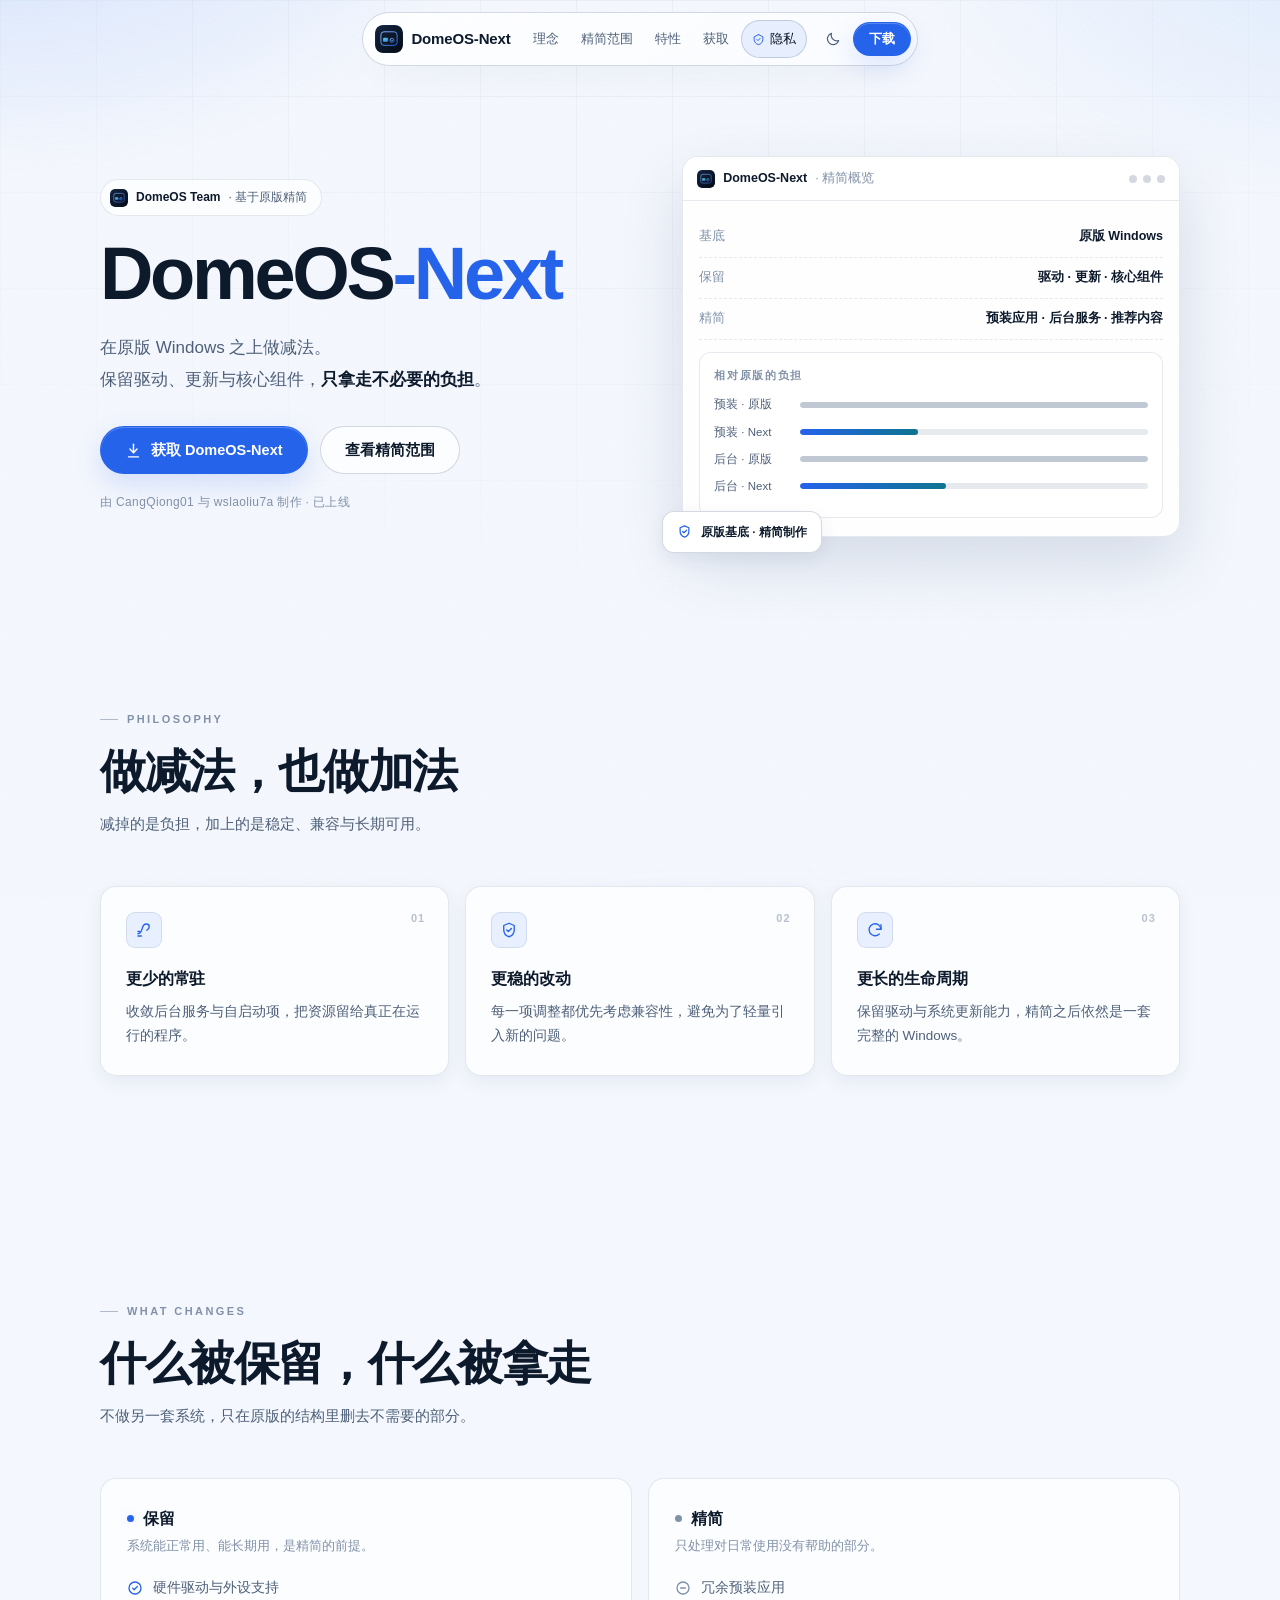
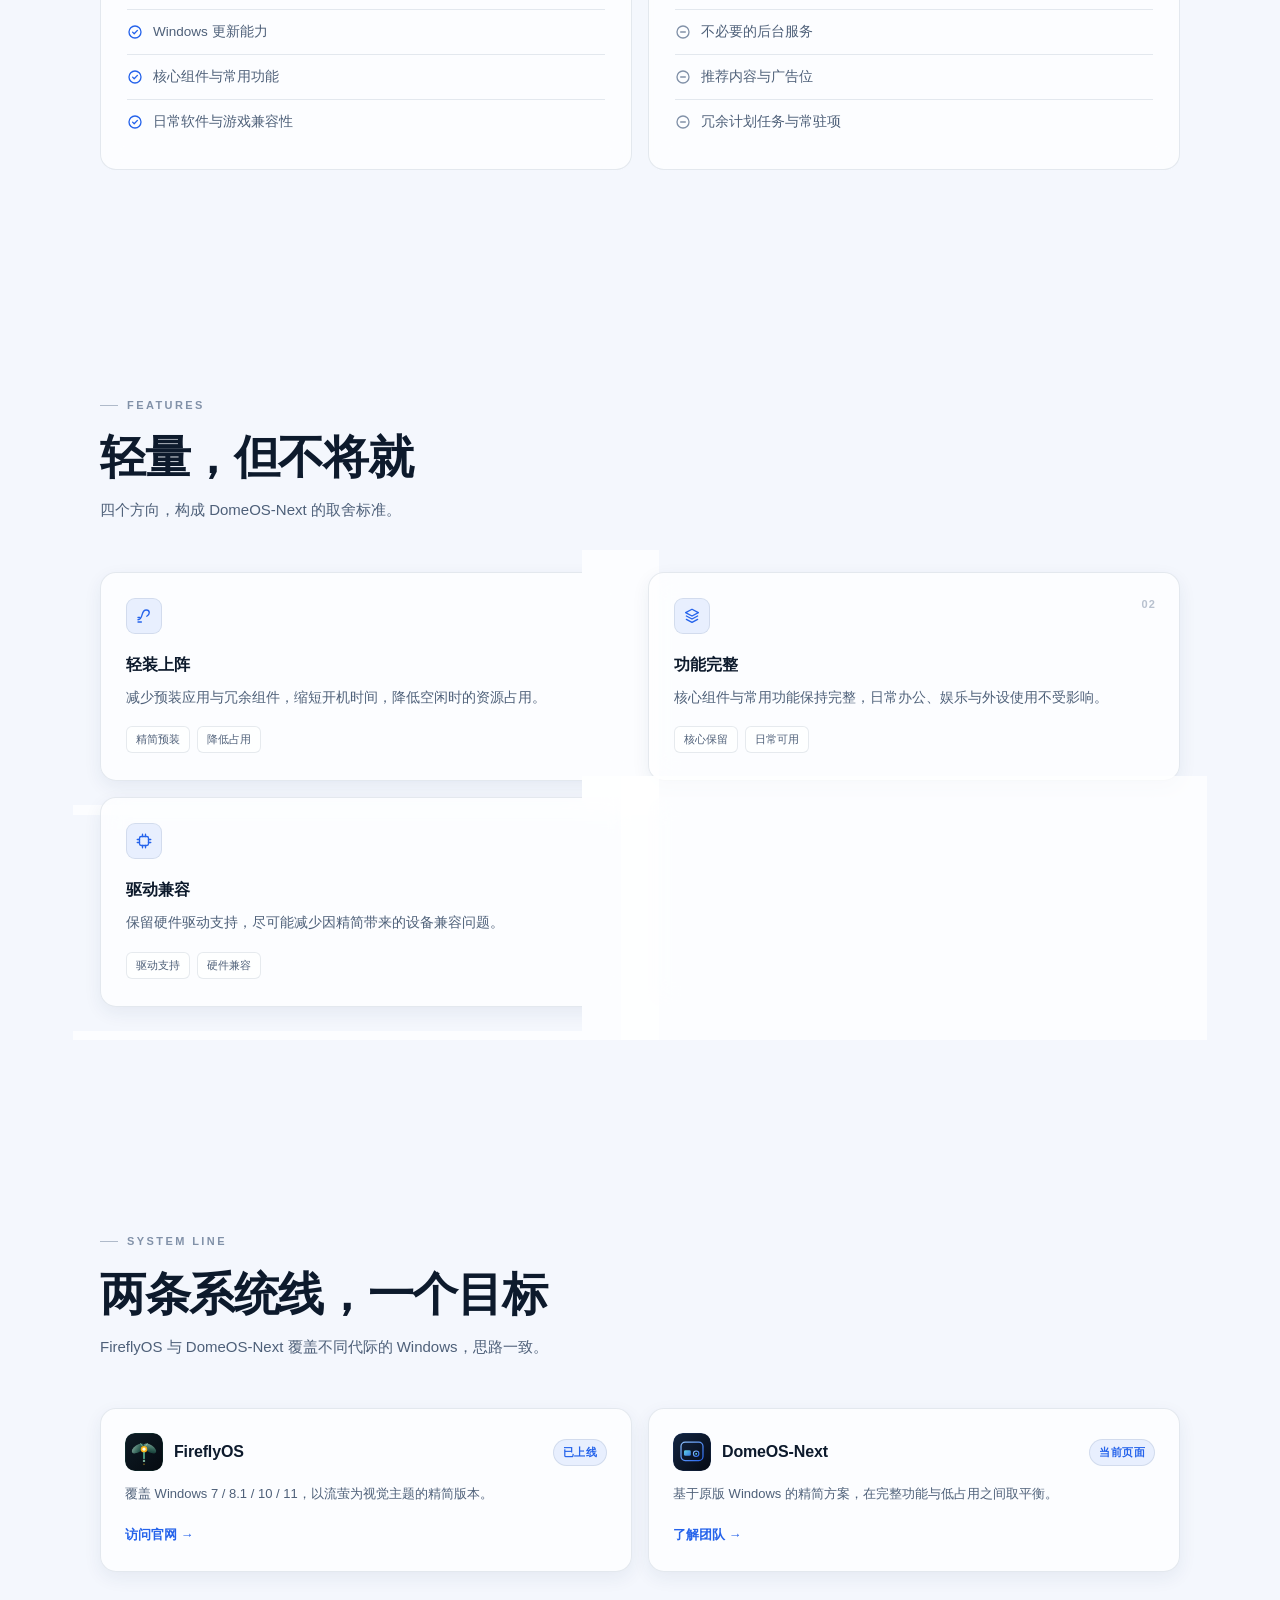
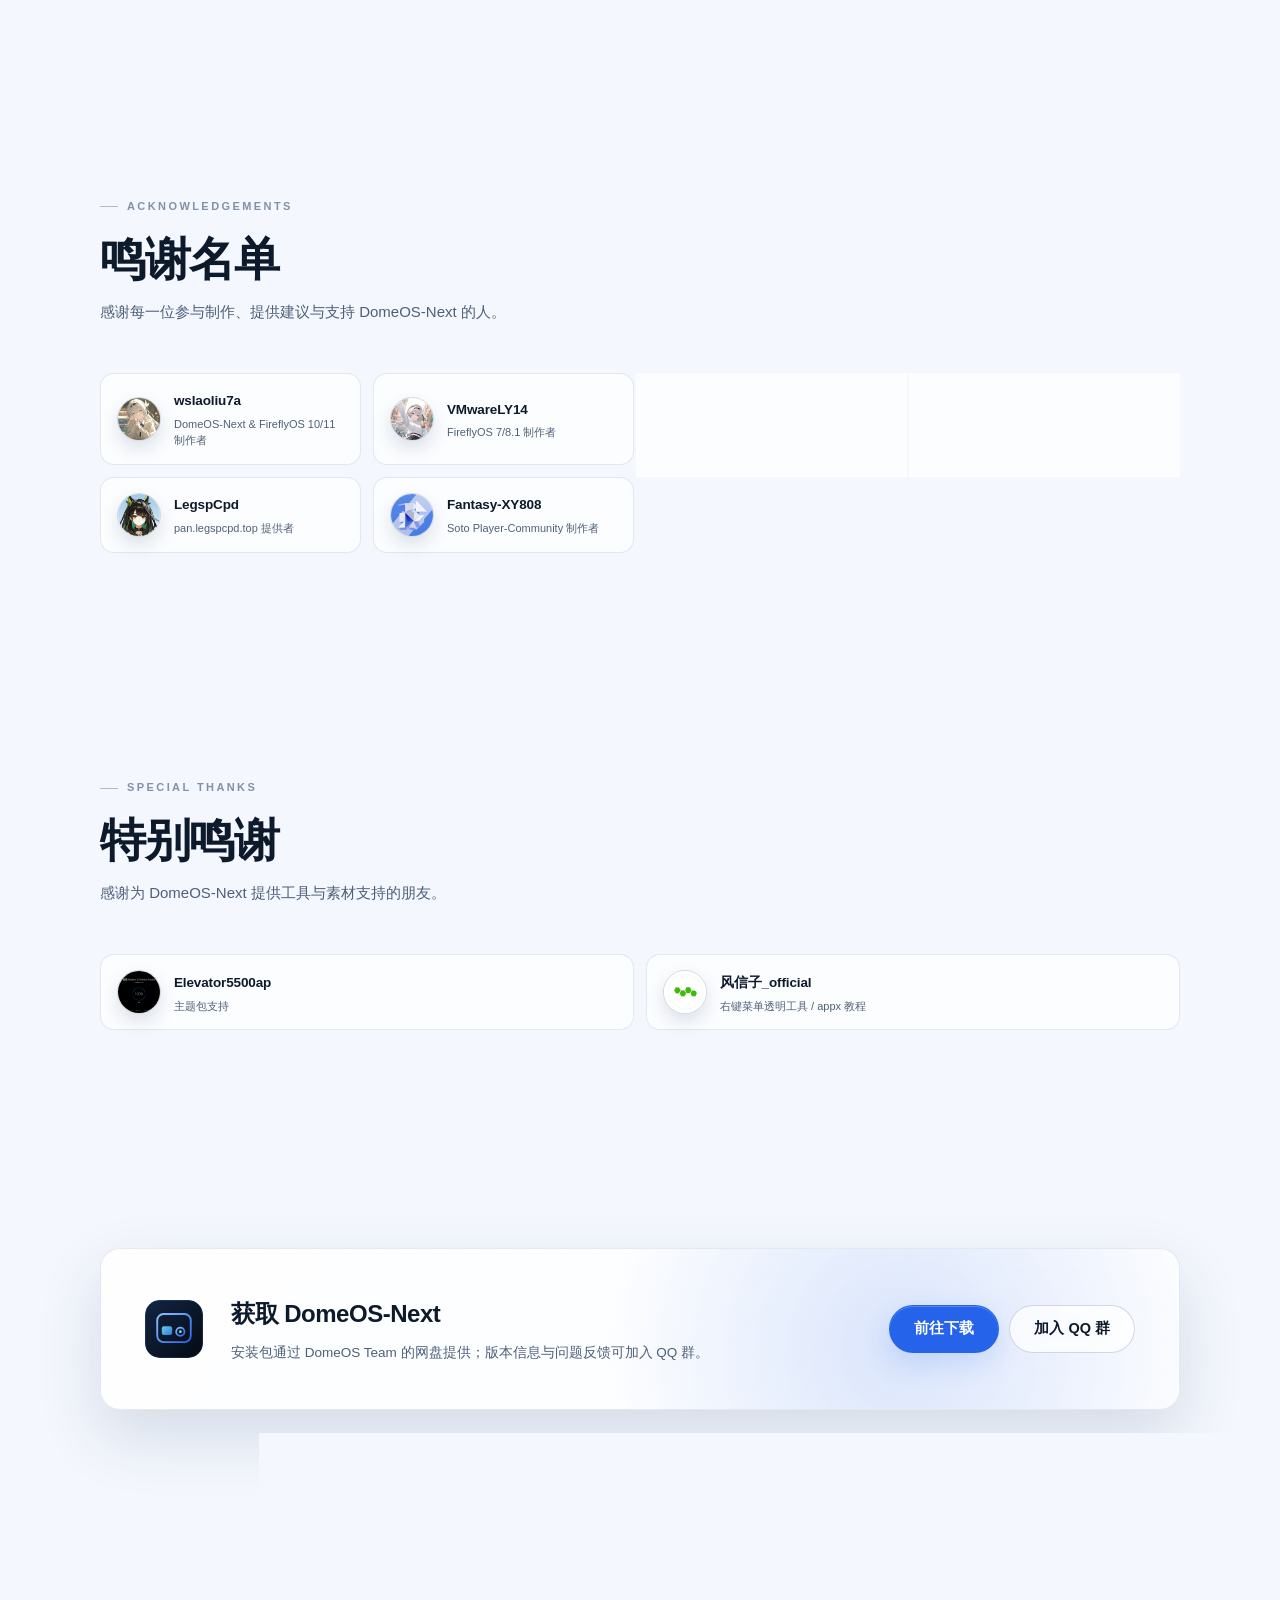
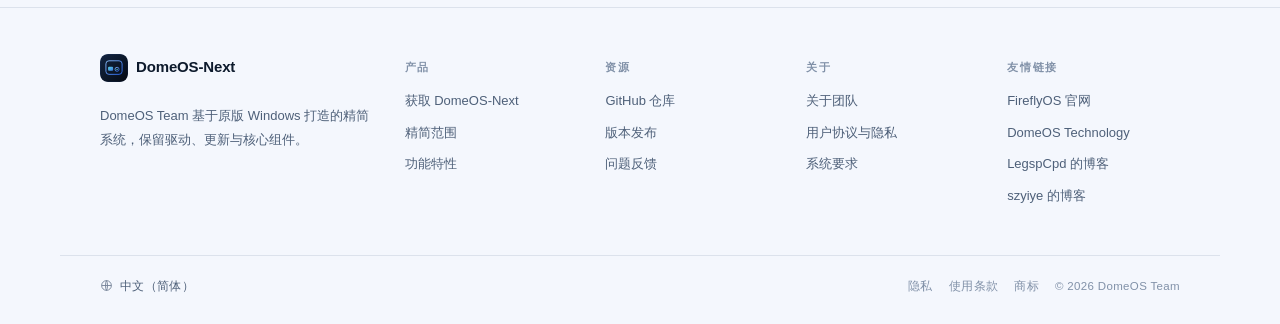
==== index.html @ 38a64226 "feat: 加入 Moonshot 风格自定义光标" ====
<!DOCTYPE html>
<html lang="zh-CN" data-color-mode="dark">
<head>
<meta charset="UTF-8" />
<meta name="viewport" content="width=device-width, initial-scale=1.0" />
<title>DomeOS-Next — 在原版之上做减法</title>
<meta name="description" content="DomeOS-Next 是 DomeOS Team 基于原版 Windows 打造的精简系统，保留驱动、更新与核心组件，只拿走不必要的负担。" />
<meta name="theme-color" content="#070b13" id="themeColor" />
<meta name="color-scheme" content="dark light" />
<meta property="og:type" content="website" />
<meta property="og:title" content="DomeOS-Next — 在原版之上做减法" />
<meta property="og:description" content="基于原版 Windows 的精简方案，保留驱动、更新与核心组件。" />
<link rel="icon" href="assets/logo.svg" type="image/svg+xml" />
<script>
  (function () {
    try {
      var saved = localStorage.getItem('dn-theme');
      var mode = saved === 'light' || saved === 'dark'
        ? saved
        : (window.matchMedia('(prefers-color-scheme: light)').matches ? 'light' : 'dark');
      document.documentElement.setAttribute('data-color-mode', mode);
    } catch (e) {}
  })();
</script>
<style>html{background:#070b13}html[data-color-mode="light"]{background:#f4f7fd}</style>
<link rel="stylesheet" href="assets/theme.css" />
<link rel="stylesheet" href="assets/style.css?v=5" />
</head>
<body>

<div class="bg-scene" aria-hidden="true"></div>

<header class="site-header" id="siteHeader">
  <div class="nav-inner">
    <a class="brand" href="#" aria-label="DomeOS-Next 首页">
      <img src="assets/logo.svg" alt="" />
      <span>DomeOS-Next</span>
    </a>

    <nav class="nav-links" id="navLinks" aria-label="主导航">
      <span class="nav-hover" aria-hidden="true"></span>
      <a href="#idea">理念</a>
      <a href="#compare">精简范围</a>
      <a href="#features">特性</a>
      <a href="#get">获取</a>
      <a class="nav-privacy" href="https://liu7pro.github.io/DomeOS-Team/legal.html" aria-label="用户协议与隐私政策">
        <svg viewBox="0 0 24 24" fill="none" stroke="currentColor" stroke-width="1.8" stroke-linecap="round" stroke-linejoin="round"><path d="M12 3l8 4v5c0 4.5-3.4 8.6-8 9.5C7.4 20.6 4 16.5 4 12V7l8-4z" /><path d="m9 12 2 2 4-4" /></svg>
        隐私
      </a>
    </nav>

    <div class="nav-actions">
      <button class="theme-toggle" id="themeToggle" type="button" aria-label="切换深浅色模式" aria-pressed="false">
        <svg class="ic-sun" viewBox="0 0 24 24" fill="none" stroke="currentColor" stroke-width="1.8" stroke-linecap="round">
          <circle cx="12" cy="12" r="4.2" />
          <path d="M12 2.5v2M12 19.5v2M2.5 12h2M19.5 12h2M5.2 5.2l1.4 1.4M17.4 17.4l1.4 1.4M18.8 5.2l-1.4 1.4M6.6 17.4l-1.4 1.4" />
        </svg>
        <svg class="ic-moon" viewBox="0 0 24 24" fill="none" stroke="currentColor" stroke-width="1.8" stroke-linecap="round" stroke-linejoin="round">
          <path d="M20.5 14.3A8.6 8.6 0 0 1 9.7 3.5a8.6 8.6 0 1 0 10.8 10.8Z" />
        </svg>
      </button>
      <a class="btn btn-primary btn-sm" href="https://pan.legspcpd.top/s/VduJ" target="_blank" rel="noopener">下载</a>
      <button class="menu-toggle" id="menuToggle" type="button" aria-label="打开菜单" aria-expanded="false" aria-controls="navLinks">
        <svg viewBox="0 0 24 24" fill="none" stroke="currentColor" stroke-width="2" stroke-linecap="round"><path d="M4 7h16M4 12h16M4 17h16" /></svg>
      </button>
    </div>
  </div>
</header>

<main>
  <section class="hero">
    <div class="container hero-grid">
      <div class="hero-copy">
        <div class="hero-badge">
          <img src="assets/logo.svg" alt="" />
          <b>DomeOS Team</b> · 基于原版精简
        </div>

        <h1>DomeOS<span>-Next</span></h1>
        <p class="lead">
          在原版 Windows 之上做减法。<br />
          保留驱动、更新与核心组件，<strong>只拿走不必要的负担</strong>。
        </p>

        <div class="hero-actions">
          <a class="btn btn-primary" href="https://pan.legspcpd.top/s/VduJ" target="_blank" rel="noopener">
            <svg viewBox="0 0 24 24" fill="none" stroke="currentColor" stroke-width="2" stroke-linecap="round" stroke-linejoin="round"><path d="M12 3v12" /><path d="m7 10 5 5 5-5" /><path d="M5 21h14" /></svg>
            获取 DomeOS-Next
          </a>
          <a class="btn btn-ghost" href="#compare">查看精简范围</a>
        </div>

        <p class="hero-note">由 CangQiong01 与 wslaoliu7a 制作 · 已上线</p>
      </div>

      <div class="window-wrap" data-reveal style="--d:.08s">
        <div class="window">
          <div class="win-bar">
          <div class="win-title">
            <img src="assets/logo.svg" alt="" />
            DomeOS-Next <span>· 精简概览</span>
          </div>
          <div class="win-dots" aria-hidden="true"><i></i><i></i><i></i></div>
        </div>
        <div class="win-body">
          <div class="win-row"><span>基底</span><b>原版 Windows</b></div>
          <div class="win-row"><span>保留</span><b><em>驱动</em> · 更新 · 核心组件</b></div>
          <div class="win-row"><span>精简</span><b>预装应用 · 后台服务 · 推荐内容</b></div>

          <div class="compare">
            <h4>相对原版的负担</h4>
            <div class="c-row"><span>预装 · 原版</span><div class="c-bar"><i style="--w:100%"></i></div></div>
            <div class="c-row"><span>预装 · Next</span><div class="c-bar"><i class="accent" style="--w:34%"></i></div></div>
            <div class="c-row"><span>后台 · 原版</span><div class="c-bar"><i style="--w:100%"></i></div></div>
            <div class="c-row"><span>后台 · Next</span><div class="c-bar"><i class="accent" style="--w:42%"></i></div></div>
          </div>
        </div>
        </div>
        <div class="win-float">
          <svg viewBox="0 0 24 24" fill="none" stroke="currentColor" stroke-width="2" stroke-linecap="round" stroke-linejoin="round"><path d="M12 3 5 6v5.6c0 4.3 2.9 8.1 7 9.4 4.1-1.3 7-5.1 7-9.4V6l-7-3Z" /><path d="m9 12 2.1 2.1L15.3 10" /></svg>
          原版基底 · 精简制作
        </div>
      </div>
    </div>
  </section>

  <section class="section" id="idea">
    <div class="container">
      <div class="section-head" data-reveal>
        <span class="eyebrow">Philosophy</span>
        <h2 class="section-title">做减法，也做加法</h2>
        <p class="section-sub">减掉的是负担，加上的是稳定、兼容与长期可用。</p>
      </div>

      <div class="grid-3">
        <article class="card" data-reveal style="--d:.02s">
          <span class="card-index">01</span>
          <div class="card-icon"><svg viewBox="0 0 24 24" fill="none" stroke="currentColor" stroke-width="1.8" stroke-linecap="round" stroke-linejoin="round"><path d="M4 17c3.4 0 4.6-3.2 5.4-6.4C10.2 7.4 11.3 4 15 4c2.5 0 4 1.6 4 3.7 0 2.3-1.6 3.6-3.3 4.6" /><path d="M4 20h4.5" /><path d="M4 14h2.8" /></svg></div>
          <h3>更少的常驻</h3>
          <p>收敛后台服务与自启动项，把资源留给真正在运行的程序。</p>
        </article>
        <article class="card" data-reveal style="--d:.06s">
          <span class="card-index">02</span>
          <div class="card-icon"><svg viewBox="0 0 24 24" fill="none" stroke="currentColor" stroke-width="1.8" stroke-linecap="round" stroke-linejoin="round"><path d="M12 3 5 6v5.6c0 4.3 2.9 8.1 7 9.4 4.1-1.3 7-5.1 7-9.4V6l-7-3Z" /><path d="m9 12 2.1 2.1L15.3 10" /></svg></div>
          <h3>更稳的改动</h3>
          <p>每一项调整都优先考虑兼容性，避免为了轻量引入新的问题。</p>
        </article>
        <article class="card" data-reveal style="--d:.1s">
          <span class="card-index">03</span>
          <div class="card-icon"><svg viewBox="0 0 24 24" fill="none" stroke="currentColor" stroke-width="1.8" stroke-linecap="round" stroke-linejoin="round"><path d="M20 11a8 8 0 1 0-2.3 6.3" /><path d="M20 5v6h-6" /></svg></div>
          <h3>更长的生命周期</h3>
          <p>保留驱动与系统更新能力，精简之后依然是一套完整的 Windows。</p>
        </article>
      </div>
    </div>
  </section>

  <section class="section" id="compare">
    <div class="container">
      <div class="section-head" data-reveal>
        <span class="eyebrow">What Changes</span>
        <h2 class="section-title">什么被保留，什么被拿走</h2>
        <p class="section-sub">不做另一套系统，只在原版的结构里删去不需要的部分。</p>
      </div>

      <div class="compare-grid">
        <div class="compare-panel" data-reveal style="--d:.02s">
          <h3><span class="dot"></span>保留</h3>
          <p>系统能正常用、能长期用，是精简的前提。</p>
          <ul class="check-list">
            <li>
              <svg viewBox="0 0 24 24" fill="none" stroke="currentColor" stroke-width="2" stroke-linecap="round" stroke-linejoin="round"><circle cx="12" cy="12" r="9" /><path d="m8.4 12.2 2.4 2.4 4.8-5" /></svg>
              硬件驱动与外设支持
            </li>
            <li>
              <svg viewBox="0 0 24 24" fill="none" stroke="currentColor" stroke-width="2" stroke-linecap="round" stroke-linejoin="round"><circle cx="12" cy="12" r="9" /><path d="m8.4 12.2 2.4 2.4 4.8-5" /></svg>
              Windows 更新能力
            </li>
            <li>
              <svg viewBox="0 0 24 24" fill="none" stroke="currentColor" stroke-width="2" stroke-linecap="round" stroke-linejoin="round"><circle cx="12" cy="12" r="9" /><path d="m8.4 12.2 2.4 2.4 4.8-5" /></svg>
              核心组件与常用功能
            </li>
            <li>
              <svg viewBox="0 0 24 24" fill="none" stroke="currentColor" stroke-width="2" stroke-linecap="round" stroke-linejoin="round"><circle cx="12" cy="12" r="9" /><path d="m8.4 12.2 2.4 2.4 4.8-5" /></svg>
              日常软件与游戏兼容性
            </li>
          </ul>
        </div>

        <div class="compare-panel is-removed" data-reveal style="--d:.06s">
          <h3><span class="dot"></span>精简</h3>
          <p>只处理对日常使用没有帮助的部分。</p>
          <ul class="check-list">
            <li>
              <svg viewBox="0 0 24 24" fill="none" stroke="currentColor" stroke-width="2" stroke-linecap="round" stroke-linejoin="round"><circle cx="12" cy="12" r="9" /><path d="M8.5 12h7" /></svg>
              冗余预装应用
            </li>
            <li>
              <svg viewBox="0 0 24 24" fill="none" stroke="currentColor" stroke-width="2" stroke-linecap="round" stroke-linejoin="round"><circle cx="12" cy="12" r="9" /><path d="M8.5 12h7" /></svg>
              不必要的后台服务
            </li>
            <li>
              <svg viewBox="0 0 24 24" fill="none" stroke="currentColor" stroke-width="2" stroke-linecap="round" stroke-linejoin="round"><circle cx="12" cy="12" r="9" /><path d="M8.5 12h7" /></svg>
              推荐内容与广告位
            </li>
            <li>
              <svg viewBox="0 0 24 24" fill="none" stroke="currentColor" stroke-width="2" stroke-linecap="round" stroke-linejoin="round"><circle cx="12" cy="12" r="9" /><path d="M8.5 12h7" /></svg>
              冗余计划任务与常驻项
            </li>
          </ul>
        </div>
      </div>
    </div>
  </section>

  <section class="section" id="features">
    <div class="container">
      <div class="section-head" data-reveal>
        <span class="eyebrow">Features</span>
        <h2 class="section-title">轻量，但不将就</h2>
        <p class="section-sub">四个方向，构成 DomeOS-Next 的取舍标准。</p>
      </div>

      <div class="grid-2">
        <article class="card" data-reveal style="--d:.02s">
          <span class="card-index">01</span>
          <div class="card-icon"><svg viewBox="0 0 24 24" fill="none" stroke="currentColor" stroke-width="1.8" stroke-linecap="round" stroke-linejoin="round"><path d="M4 17c3.4 0 4.6-3.2 5.4-6.4C10.2 7.4 11.3 4 15 4c2.5 0 4 1.6 4 3.7 0 2.3-1.6 3.6-3.3 4.6" /><path d="M4 20h4.5" /><path d="M4 14h2.8" /></svg></div>
          <h3>轻装上阵</h3>
          <p>减少预装应用与冗余组件，缩短开机时间，降低空闲时的资源占用。</p>
          <div class="tags"><span>精简预装</span><span>降低占用</span></div>
        </article>
        <article class="card" data-reveal style="--d:.06s">
          <span class="card-index">02</span>
          <div class="card-icon"><svg viewBox="0 0 24 24" fill="none" stroke="currentColor" stroke-width="1.8" stroke-linecap="round" stroke-linejoin="round"><path d="m12 3 8.5 4.5L12 12 3.5 7.5 12 3Z" /><path d="m4.5 12 7.5 4 7.5-4" /><path d="m4.5 16.5 7.5 4 7.5-4" /></svg></div>
          <h3>功能完整</h3>
          <p>核心组件与常用功能保持完整，日常办公、娱乐与外设使用不受影响。</p>
          <div class="tags"><span>核心保留</span><span>日常可用</span></div>
        </article>
        <article class="card" data-reveal style="--d:.02s">
          <span class="card-index">03</span>
          <div class="card-icon"><svg viewBox="0 0 24 24" fill="none" stroke="currentColor" stroke-width="1.8" stroke-linecap="round" stroke-linejoin="round"><rect x="6" y="6" width="12" height="12" rx="2.4" /><path d="M10 3v3M14 3v3M10 18v3M14 18v3M3 10h3M3 14h3M18 10h3M18 14h3" /></svg></div>
          <h3>驱动兼容</h3>
          <p>保留硬件驱动支持，尽可能减少因精简带来的设备兼容问题。</p>
          <div class="tags"><span>驱动支持</span><span>硬件兼容</span></div>
        </article>
        <article class="card" data-reveal style="--d:.06s">
          <span class="card-index">04</span>
          <div class="card-icon"><svg viewBox="0 0 24 24" fill="none" stroke="currentColor" stroke-width="1.8" stroke-linecap="round" stroke-linejoin="round"><path d="M20 11a8 8 0 1 0-2.3 6.3" /><path d="M20 5v6h-6" /></svg></div>
          <h3>持续可维护</h3>
          <p>保留系统更新能力，后续修正与调整可以持续跟进。</p>
          <div class="tags"><span>系统更新</span><span>持续跟进</span></div>
        </article>
      </div>
    </div>
  </section>

  <section class="section" id="family">
    <div class="container">
      <div class="section-head" data-reveal>
        <span class="eyebrow">System Line</span>
        <h2 class="section-title">两条系统线，一个目标</h2>
        <p class="section-sub">FireflyOS 与 DomeOS-Next 覆盖不同代际的 Windows，思路一致。</p>
      </div>

      <div class="grid-2">
        <article class="card product-card" data-reveal style="--d:.02s">
          <div class="product-top">
            <img src="assets/fireflyos.svg" alt="" />
            <h3>FireflyOS</h3>
            <span class="state">已上线</span>
          </div>
          <p>覆盖 Windows 7 / 8.1 / 10 / 11，以流萤为视觉主题的精简版本。</p>
          <a class="product-link" href="https://liu7pro.github.io/FireflyOS/">访问官网 →</a>
        </article>

        <article class="card product-card" data-reveal style="--d:.06s">
          <div class="product-top">
            <img src="assets/logo.svg" alt="" />
            <h3>DomeOS-Next</h3>
            <span class="state">当前页面</span>
          </div>
          <p>基于原版 Windows 的精简方案，在完整功能与低占用之间取平衡。</p>
          <a class="product-link" href="https://liu7pro.github.io/DomeOS-Team/">了解团队 →</a>
        </article>
      </div>
    </div>
  </section>

  <section class="section" id="thanks">
    <div class="container">
      <div class="section-head" data-reveal>
        <span class="eyebrow">Acknowledgements</span>
        <h2 class="section-title">鸣谢名单</h2>
        <p class="section-sub">感谢每一位参与制作、提供建议与支持 DomeOS-Next 的人。</p>
      </div>

      <div class="thanks-grid">
        <a class="thanks-card" href="https://space.bilibili.com/1834614293" target="_blank" rel="noopener" data-reveal style="--d:.02s">
          <img src="assets/people/wslaoliu7a.jpg" alt="" />
          <div><b>wslaoliu7a</b><span>DomeOS-Next &amp; FireflyOS 10/11 制作者</span></div>
        </a>
        <a class="thanks-card" href="https://space.bilibili.com/1227511340" target="_blank" rel="noopener" data-reveal style="--d:.05s">
          <img src="assets/people/vmwarely14.jpg" alt="" />
          <div><b>VMwareLY14</b><span>FireflyOS 7/8.1 制作者</span></div>
        </a>
        <a class="thanks-card" href="https://space.bilibili.com/1995157657" target="_blank" rel="noopener" data-reveal style="--d:.08s">
          <img src="assets/people/cangqiong01.jpg" alt="" />
          <div><b>CangQiong01</b><span>代表作：DomeOS-2301</span></div>
        </a>
        <a class="thanks-card" href="https://space.bilibili.com/3493112219437191" target="_blank" rel="noopener" data-reveal style="--d:.02s">
          <img src="assets/people/szyiye.jpg" alt="" />
          <div><b>szyiye</b><span>为 FireflyOS &amp; DomeOS-Next 提供建议</span></div>
        </a>
        <a class="thanks-card" href="https://space.bilibili.com/1614911881" target="_blank" rel="noopener" data-reveal style="--d:.05s">
          <img src="assets/people/legspcpd.jpg" alt="" />
          <div><b>LegspCpd</b><span>pan.legspcpd.top 提供者</span></div>
        </a>
        <a class="thanks-card" href="https://github.com/Fantasy-XY808" target="_blank" rel="noopener" data-reveal style="--d:.08s">
          <img src="assets/people/fantasy-xy808.jpg" alt="" />
          <div><b>Fantasy-XY808</b><span>Soto Player-Community 制作者</span></div>
        </a>
      </div>
    </div>
  </section>

  <section class="section" id="special-thanks">
    <div class="container">
      <div class="section-head" data-reveal>
        <span class="eyebrow">Special Thanks</span>
        <h2 class="section-title">特别鸣谢</h2>
        <p class="section-sub">感谢为 DomeOS-Next 提供工具与素材支持的朋友。</p>
      </div>

      <div class="thanks-grid two">
        <a class="thanks-card" href="https://space.bilibili.com/449530793" target="_blank" rel="noopener" data-reveal style="--d:.02s">
          <img src="assets/people/elevator5500ap.jpg" alt="" />
          <div><b>Elevator5500ap</b><span>主题包支持</span></div>
        </a>
        <a class="thanks-card" href="https://space.bilibili.com/3494369573210315" target="_blank" rel="noopener" data-reveal style="--d:.05s">
          <img src="assets/people/fengxinzi.jpg" alt="" />
          <div><b>风信子_official</b><span>右键菜单透明工具 / appx 教程</span></div>
        </a>
      </div>
    </div>
  </section>

  <section class="section" id="get">
    <div class="container">
      <div class="cta-panel" data-reveal>
        <img src="assets/logo.svg" alt="" />
        <div class="cta-text">
          <h2>获取 DomeOS-Next</h2>
          <p>安装包通过 DomeOS Team 的网盘提供；版本信息与问题反馈可加入 QQ 群。</p>
        </div>
        <div class="cta-actions">
          <a class="btn btn-primary" href="https://pan.legspcpd.top/s/VduJ" target="_blank" rel="noopener">前往下载</a>
          <a class="btn btn-ghost" href="https://qun.qq.com/universal-share/share?ac=1&amp;authKey=lsKOJb8erMGhbsJXod%2B0XTAJxQ8RF/%2BQDX3nmfKz8e3SiW0r%2B7hkaf/28XpO9nh5&amp;busi_data=eyJncm91cENvZGUiOiIxMDQ5NTQyNDIwIiwidG9rZW4iOiJ4a1FiQUh0Q21RVmZxanIxY2dqbWt4aGc0bFlTWHdSUWsyQXdObTZ2cWdiSGEwT052ZmpMKzJ1WmozRFE4NWJEIiwidWluIjoiMTEwMTA5MzIwMyJ9&amp;data=-XsAtAnDk5faXxqsnAo9xvDbPF-DuU3LQBIiDjzuflaYwJnzTMtLfC0toC08eZRQzPF8kByGo5tEKezTOdJegwe347--ObzlwH6d-yCqGNU&amp;svctype=5&amp;tempid=h5_group_info" target="_blank" rel="noopener">加入 QQ 群</a>
        </div>
      </div>
    </div>
  </section>
</main>

<footer class="site-footer">
  <div class="container footer-inner">
    <div class="footer-brand">
      <a class="brand" href="#">
        <img src="assets/logo.svg" alt="" />
        <span>DomeOS-Next</span>
      </a>
      <p>DomeOS Team 基于原版 Windows 打造的精简系统，保留驱动、更新与核心组件。</p>
    </div>
    <div class="footer-col">
      <h4>产品</h4>
      <a href="https://pan.legspcpd.top/s/VduJ" target="_blank" rel="noopener">获取 DomeOS-Next</a>
      <a href="#compare">精简范围</a>
      <a href="#features">功能特性</a>
    </div>
    <div class="footer-col">
      <h4>资源</h4>
      <a href="https://github.com/liu7pro/DomeOS-Next" target="_blank" rel="noopener">GitHub 仓库</a>
      <a href="https://github.com/liu7pro/DomeOS-Next/releases" target="_blank" rel="noopener">版本发布</a>
      <a href="https://github.com/liu7pro/DomeOS-Next/issues" target="_blank" rel="noopener">问题反馈</a>
    </div>
    <div class="footer-col">
      <h4>关于</h4>
      <a href="https://liu7pro.github.io/DomeOS-Team/">关于团队</a>
      <a href="https://liu7pro.github.io/DomeOS-Team/legal.html">用户协议与隐私</a>
      <a href="https://pan.legspcpd.top/s/VduJ" target="_blank" rel="noopener">系统要求</a>
    </div>
    <div class="footer-col">
      <h4>友情链接</h4>
      <a href="https://liu7pro.github.io/FireflyOS/">FireflyOS 官网</a>
      <a href="https://cangqiong01.github.io/" target="_blank" rel="noopener">DomeOS Technology</a>
      <a href="https://www.legspcpd.top/" target="_blank" rel="noopener">LegspCpd 的博客</a>
      <a href="https://blog.szyiye.cn" target="_blank" rel="noopener">szyiye 的博客</a>
    </div>
  </div>
  <div class="container footer-bottom">
    <a class="footer-lang" href="en/index.html">
      <svg viewBox="0 0 24 24" fill="none" stroke="currentColor" stroke-width="1.6"><circle cx="12" cy="12" r="9" /><path d="M3 12h18M12 3c2.5 2.6 2.5 15.4 0 18M12 3c-2.5 2.6-2.5 15.4 0 18" /></svg>
      中文（简体）
    </a>
    <div class="footer-legal">
      <a href="https://liu7pro.github.io/DomeOS-Team/legal.html">隐私</a>
      <a href="https://liu7pro.github.io/DomeOS-Team/legal.html">使用条款</a>
      <a href="https://liu7pro.github.io/about.html">商标</a>
      <a href="https://liu7pro.github.io/DomeOS-Team/">© <span id="year">2026</span> DomeOS Team</a>
    </div>
  </div>
</footer>

<script src="assets/main.js?v=5"></script>
</body>
</html>
---- assets/theme.css ----
/* DomeOS-Next — 主题令牌
   基于原版 Windows 的精简方案：Fluent 蓝、柔和表面、清晰层级 */

:root {
  color-scheme: dark;

  --bg: #070b13;
  --bg-2: #0b1220;
  --bg-3: #0f1a2c;

  --surface: rgba(255, 255, 255, .045);
  --surface-2: rgba(255, 255, 255, .075);
  --surface-3: rgba(255, 255, 255, .11);

  --border: rgba(255, 255, 255, .09);
  --border-strong: rgba(255, 255, 255, .17);

  --text: #e8eef8;
  --text-2: #9aa8bd;
  --text-3: #63738a;

  --blue: #4f8cff;
  --blue-soft: #7fb1ff;
  --cyan: #67e8f9;

  --accent: #4f8cff;
  --accent-ink: #061020;
  --accent-g: rgba(79, 140, 255, .13);

  --glow: rgba(79, 140, 255, .22);
  --glow-2: rgba(103, 232, 249, .12);

  --shadow-sm: 0 8px 22px rgba(0, 0, 0, .28);
  --shadow: 0 24px 70px rgba(0, 0, 0, .46);

  --header: rgba(7, 11, 19, .72);
  --header-line: rgba(255, 255, 255, .07);

  --grid-line: rgba(255, 255, 255, .035);
  --meter-track: rgba(255, 255, 255, .08);
  --noise: .045;
}

html[data-color-mode="light"] {
  color-scheme: light;

  --bg: #f4f7fd;
  --bg-2: #eaf1fb;
  --bg-3: #dfeaf9;

  --surface: rgba(255, 255, 255, .72);
  --surface-2: rgba(255, 255, 255, .88);
  --surface-3: rgba(255, 255, 255, .97);

  --border: rgba(18, 48, 92, .10);
  --border-strong: rgba(18, 48, 92, .18);

  --text: #0d1a2c;
  --text-2: #4e6079;
  --text-3: #8191a8;

  --blue: #2563eb;
  --blue-soft: #1d4ed8;
  --cyan: #0e7490;

  --accent: #2563eb;
  --accent-ink: #ffffff;
  --accent-g: rgba(37, 99, 235, .09);

  --glow: rgba(37, 99, 235, .16);
  --glow-2: rgba(14, 116, 144, .10);

  --shadow-sm: 0 6px 18px rgba(23, 55, 100, .07);
  --shadow: 0 26px 64px rgba(23, 55, 100, .14);

  --header: rgba(248, 251, 255, .80);
  --header-line: rgba(18, 48, 92, .08);

  --grid-line: rgba(18, 48, 92, .045);
  --meter-track: rgba(18, 48, 92, .10);
  --noise: .03;
}
---- assets/style.css ----
/* ==========================================================================
   DomeOS-Next · 站点样式
   原版 Windows 之上的精简方案：Fluent 蓝、克制的表面、清晰的层级
   ========================================================================== */

*, *::before, *::after { box-sizing: border-box; }

html {
  background: var(--bg);
  -webkit-text-size-adjust: 100%;
  scroll-behavior: smooth;
  transition: background-color .5s ease;
}

body {
  margin: 0;
  min-height: 100vh;
  font-family: "Segoe UI Variable Text", "Segoe UI", "PingFang SC", "Microsoft YaHei UI", "Microsoft YaHei", sans-serif;
  font-size: 15px;
  line-height: 1.75;
  color: var(--text);
  background: var(--bg);
  -webkit-font-smoothing: antialiased;
  text-rendering: optimizeLegibility;
  overflow-x: hidden;
  transition: color .5s ease, background-color .5s ease;
}

img, svg { display: block; }
a { color: inherit; text-decoration: none; }
button { font: inherit; color: inherit; }
::selection { background: var(--accent); color: var(--accent-ink); }

:focus-visible {
  outline: 2px solid var(--blue);
  outline-offset: 3px;
  border-radius: 6px;
}

.container {
  width: 100%;
  max-width: 1160px;
  margin: 0 auto;
  padding: 0 clamp(20px, 4vw, 40px);
}

/* --------------------------------------------------------------------------
   背景
   -------------------------------------------------------------------------- */
.bg-scene {
  position: fixed;
  inset: 0;
  z-index: 0;
  pointer-events: none;
  overflow: hidden;
}

.bg-scene::before {
  content: "";
  position: absolute;
  inset: -25%;
  background:
    radial-gradient(38% 34% at 18% 6%, var(--glow), transparent 70%),
    radial-gradient(32% 28% at 86% 12%, var(--glow-2), transparent 72%),
    radial-gradient(46% 40% at 55% 110%, rgba(79, 140, 255, .10), transparent 74%);
  filter: blur(8px);
  animation: drift 30s ease-in-out infinite alternate;
}

html[data-color-mode="light"] .bg-scene::before {
  background:
    radial-gradient(40% 36% at 16% 4%, rgba(110, 160, 255, .30), transparent 70%),
    radial-gradient(34% 30% at 88% 10%, rgba(150, 195, 255, .26), transparent 72%),
    radial-gradient(50% 42% at 55% 112%, rgba(180, 205, 255, .30), transparent 74%);
}

.bg-scene::after {
  content: "";
  position: absolute;
  inset: 0;
  background-image:
    linear-gradient(90deg, var(--grid-line) 1px, transparent 1px),
    linear-gradient(180deg, var(--grid-line) 1px, transparent 1px);
  background-size: 96px 96px;
  mask-image: radial-gradient(80% 70% at 50% 0%, #000 10%, transparent 100%);
  -webkit-mask-image: radial-gradient(80% 70% at 50% 0%, #000 10%, transparent 100%);
}

@keyframes drift {
  0%   { transform: translate3d(-1.5%, -1%, 0) scale(1); }
  100% { transform: translate3d(1.5%, 2%, 0) scale(1.05); }
}

body::after {
  content: "";
  position: fixed;
  inset: 0;
  z-index: 2;
  pointer-events: none;
  opacity: var(--noise);
  background-image: url("data:image/svg+xml,%3Csvg xmlns='http://www.w3.org/2000/svg' width='160' height='160'%3E%3Cfilter id='n'%3E%3CfeTurbulence type='fractalNoise' baseFrequency='.85' numOctaves='2' stitchTiles='stitch'/%3E%3C/filter%3E%3Crect width='160' height='160' filter='url(%23n)' opacity='.55'/%3E%3C/svg%3E");
}

main, .site-header, .site-footer { position: relative; z-index: 3; }

/* --------------------------------------------------------------------------
   通用排版
   -------------------------------------------------------------------------- */
.section { padding: clamp(68px, 8.5vw, 112px) 0; }

.section-head {
  max-width: 700px;
  margin-bottom: clamp(32px, 4vw, 48px);
}

.eyebrow {
  display: inline-flex;
  align-items: center;
  gap: 9px;
  font-size: 11px;
  font-weight: 600;
  letter-spacing: .22em;
  text-transform: uppercase;
  color: var(--text-3);
}

.eyebrow::before {
  content: "";
  width: 18px;
  height: 1px;
  background: currentColor;
  opacity: .6;
}

.section-title {
  margin: 14px 0 10px;
  font-size: clamp(30px, 4vw, 46px);
  font-weight: 650;
  line-height: 1.24;
  letter-spacing: -.03em;
}

.section-sub {
  margin: 0;
  font-size: 15px;
  color: var(--text-2);
  line-height: 1.85;
}

/* --------------------------------------------------------------------------
   按钮
   -------------------------------------------------------------------------- */
.btn {
  display: inline-flex;
  align-items: center;
  justify-content: center;
  gap: 9px;
  height: 48px;
  padding: 0 24px;
  border: 1px solid transparent;
  border-radius: 999px;
  font-size: 14.5px;
  font-weight: 600;
  cursor: pointer;
  transition: transform .25s cubic-bezier(.22, 1, .36, 1), background-color .25s ease,
              border-color .25s ease, box-shadow .3s ease, color .25s ease;
}

.btn svg { width: 17px; height: 17px; flex-shrink: 0; }

.btn-primary {
  color: var(--accent-ink);
  background: var(--accent);
  box-shadow: 0 10px 28px var(--glow), inset 0 1px 0 rgba(255, 255, 255, .22);
}

.btn-primary:hover {
  transform: translateY(-2px);
  background: var(--blue-soft);
  box-shadow: 0 16px 36px var(--glow), inset 0 1px 0 rgba(255, 255, 255, .28);
}

.btn-ghost {
  color: var(--text);
  background: var(--surface);
  border-color: var(--border-strong);
}

.btn-ghost:hover {
  transform: translateY(-2px);
  background: var(--surface-2);
}

.btn-sm { height: 34px; padding: 0 15px; font-size: 13px; border-radius: 999px; }

/* --------------------------------------------------------------------------
   顶部导航
   -------------------------------------------------------------------------- */
.site-header {
  position: sticky;
  top: 0;
  z-index: 60;
  padding: 12px 0 0;
  pointer-events: none;
  transition: padding .3s ease;
}

.site-header.scrolled { padding-top: 8px; }

.nav-inner {
  pointer-events: auto;
  position: relative;
  display: flex;
  align-items: center;
  gap: 6px;
  width: fit-content;
  max-width: calc(100% - 32px);
  height: 54px;
  margin: 0 auto;
  padding: 4px 6px 4px 12px;
  border: 1px solid var(--border-strong);
  border-radius: 999px;
  background: linear-gradient(145deg, var(--surface-2), var(--surface));
  -webkit-backdrop-filter: blur(20px) saturate(150%);
  backdrop-filter: blur(20px) saturate(150%);
  box-shadow: 0 16px 40px -18px rgba(0, 0, 0, .55), inset 0 1px 0 rgba(255, 255, 255, .18);
  transition: background-color .3s ease, box-shadow .3s ease, border-color .3s ease;
}

html[data-color-mode="light"] .nav-inner {
  background: linear-gradient(145deg, rgba(255, 255, 255, .84), rgba(255, 255, 255, .60));
  box-shadow: 0 16px 40px -24px rgba(23, 55, 100, .28), inset 0 1px 0 rgba(255, 255, 255, .95);
}

.site-header.scrolled .nav-inner {
  border-color: var(--border-strong);
  box-shadow: 0 20px 50px -16px rgba(0, 0, 0, .62), inset 0 1px 0 rgba(255, 255, 255, .22);
}

html[data-color-mode="light"] .site-header.scrolled .nav-inner {
  box-shadow: 0 20px 48px -24px rgba(23, 55, 100, .34), inset 0 1px 0 rgba(255, 255, 255, .98);
}

.brand {
  display: inline-flex;
  align-items: center;
  gap: 8px;
  font-size: 15px;
  font-weight: 680;
  letter-spacing: -.01em;
  white-space: nowrap;
}

.brand img { width: 28px; height: 28px; border-radius: 8px; }

.nav-links {
  position: relative;
  display: flex;
  align-items: center;
  gap: 2px;
  margin-left: 6px;
  margin-right: 2px;
}

.nav-hover {
  position: absolute;
  top: 50%;
  left: 0;
  width: var(--pill-w, 0px);
  height: 30px;
  border-radius: 999px;
  border: 1px solid var(--border);
  background: var(--accent-g);
  transform: translate(var(--pill-x, 0px), -50%);
  opacity: 0;
  pointer-events: none;
  transition: transform .42s cubic-bezier(.34, 1.56, .64, 1),
              width .42s cubic-bezier(.34, 1.56, .64, 1), opacity .2s;
  z-index: 1;
}

.nav-links.pill-on .nav-hover { opacity: 1; }

.nav-links a {
  position: relative;
  z-index: 2;
  padding: 7px 10px;
  border-radius: 999px;
  font-size: 13px;
  font-weight: 500;
  color: var(--text-2);
  transition: color .2s ease, background-color .2s ease;
}

.nav-links a:hover { color: var(--text); background: transparent; }

.nav-links a.nav-privacy {
  display: inline-flex;
  align-items: center;
  gap: 5px;
  color: var(--text);
  border: 1px solid var(--border-strong);
  background: var(--accent-g);
}

.nav-links a.nav-privacy svg {
  width: 13px;
  height: 13px;
  color: var(--blue);
}

.nav-links a.nav-privacy:hover {
  background: var(--surface-2);
  border-color: var(--border-strong);
}

.nav-actions {
  display: flex;
  align-items: center;
  gap: 4px;
  margin-left: 2px;
}

.theme-toggle {
  width: 32px;
  height: 32px;
  display: inline-flex;
  align-items: center;
  justify-content: center;
  border-radius: 50%;
  border: 0;
  background: transparent;
  color: var(--text-2);
  cursor: pointer;
  transition: color .25s ease, background-color .25s ease, transform .3s ease;
}

.theme-toggle:hover {
  color: var(--text);
  background: var(--surface-2);
  transform: rotate(-8deg);
}

.theme-toggle svg { width: 16px; height: 16px; }
.theme-toggle .ic-moon { display: none; }
html[data-color-mode="light"] .theme-toggle .ic-sun { display: none; }
html[data-color-mode="light"] .theme-toggle .ic-moon { display: block; }

.menu-toggle {
  display: none;
  width: 32px;
  height: 32px;
  align-items: center;
  justify-content: center;
  border: 0;
  border-radius: 50%;
  background: transparent;
  color: var(--text-2);
  cursor: pointer;
}

.menu-toggle:hover { background: var(--surface-2); }
.menu-toggle svg { width: 18px; height: 18px; }

/* --------------------------------------------------------------------------
   首屏
   -------------------------------------------------------------------------- */
.hero {
  padding: clamp(52px, 7vw, 92px) 0 clamp(36px, 5vw, 56px);
}

.hero-grid {
  display: grid;
  grid-template-columns: 1.02fr .98fr;
  align-items: center;
  gap: clamp(36px, 5vw, 64px);
}

.hero-badge {
  display: inline-flex;
  align-items: center;
  gap: 8px;
  padding: 7px 14px 7px 9px;
  border: 1px solid var(--border);
  border-radius: 999px;
  background: var(--surface);
  font-size: 12px;
  color: var(--text-2);
}

.hero-badge img { width: 18px; height: 18px; border-radius: 5px; }
.hero-badge b { color: var(--text); font-weight: 600; }

.hero h1 {
  margin: 20px 0 0;
  font-size: clamp(44px, 6.2vw, 74px);
  font-weight: 760;
  line-height: 1.02;
  letter-spacing: -.045em;
}

.hero h1 span { color: var(--blue); }

.hero .lead {
  max-width: 560px;
  margin: 20px 0 0;
  font-size: clamp(15px, 1.6vw, 17px);
  line-height: 1.9;
  color: var(--text-2);
}

.hero .lead strong { color: var(--text); font-weight: 600; }

.hero-actions {
  display: flex;
  flex-wrap: wrap;
  gap: 12px;
  margin-top: 30px;
}

.hero-note {
  margin: 18px 0 0;
  font-size: 12px;
  color: var(--text-3);
  letter-spacing: .03em;
}

/* 仿 Windows 窗口 */
.window-wrap { position: relative; }

.window {
  position: relative;
  border: 1px solid var(--border);
  border-radius: 16px;
  background: var(--surface-2);
  -webkit-backdrop-filter: blur(18px) saturate(140%);
  backdrop-filter: blur(18px) saturate(140%);
  box-shadow: var(--shadow);
  overflow: hidden;
}

.win-bar {
  display: flex;
  align-items: center;
  justify-content: space-between;
  gap: 12px;
  padding: 11px 14px;
  border-bottom: 1px solid var(--border);
  background: var(--surface);
}

.win-title {
  display: flex;
  align-items: center;
  gap: 8px;
  font-size: 12.5px;
  font-weight: 600;
}

.win-title img { width: 18px; height: 18px; border-radius: 5px; }
.win-title span { color: var(--text-3); font-weight: 500; }

.win-dots { display: flex; gap: 6px; }
.win-dots i {
  width: 8px;
  height: 8px;
  border-radius: 50%;
  background: var(--border-strong);
}

.win-body { padding: 16px 16px 18px; }

.win-row {
  display: flex;
  align-items: baseline;
  justify-content: space-between;
  gap: 16px;
  padding: 9px 0;
  border-bottom: 1px dashed var(--border);
  font-size: 12.5px;
}

.win-row:last-of-type { border-bottom: 0; }
.win-row span { color: var(--text-3); flex-shrink: 0; }
.win-row b { font-weight: 600; text-align: right; }
.win-row b em { font-style: normal; color: inherit; }

.compare {
  margin-top: 12px;
  padding: 13px 14px 14px;
  border: 1px solid var(--border);
  border-radius: 12px;
  background: var(--surface);
}

.compare h4 {
  margin: 0 0 10px;
  font-size: 10.5px;
  font-weight: 600;
  letter-spacing: .16em;
  text-transform: uppercase;
  color: var(--text-3);
}

.c-row {
  display: grid;
  grid-template-columns: 76px 1fr;
  align-items: center;
  gap: 10px;
  margin: 7px 0;
  font-size: 11.5px;
  color: var(--text-2);
}

.c-bar {
  height: 6px;
  border-radius: 3px;
  background: var(--meter-track);
  overflow: hidden;
}

.c-bar i {
  display: block;
  height: 100%;
  border-radius: 3px;
  background: var(--border-strong);
  transition: width 1.1s cubic-bezier(.22, 1, .36, 1);
}

.c-bar i.accent { background: linear-gradient(90deg, var(--blue), var(--cyan)); }

.window-wrap.is-in .c-bar i { width: var(--w); }

.win-float {
  position: absolute;
  left: -20px;
  bottom: -16px;
  display: flex;
  align-items: center;
  gap: 9px;
  padding: 10px 14px;
  border: 1px solid var(--border-strong);
  border-radius: 12px;
  background: var(--surface-3);
  -webkit-backdrop-filter: blur(16px);
  backdrop-filter: blur(16px);
  box-shadow: var(--shadow-sm);
  font-size: 11.5px;
  font-weight: 600;
  color: var(--text);
}

.win-float svg { width: 15px; height: 15px; color: var(--blue); }

/* --------------------------------------------------------------------------
   卡片
   -------------------------------------------------------------------------- */
.grid-3 {
  display: grid;
  grid-template-columns: repeat(3, 1fr);
  gap: 16px;
}

.grid-2 {
  display: grid;
  grid-template-columns: repeat(2, 1fr);
  gap: 16px;
}

.card {
  position: relative;
  padding: 25px 25px 27px;
  border: 1px solid var(--border);
  border-radius: 16px;
  background: var(--surface);
  -webkit-backdrop-filter: blur(14px) saturate(130%);
  backdrop-filter: blur(14px) saturate(130%);
  box-shadow: var(--shadow-sm);
  transition: transform .35s cubic-bezier(.22, 1, .36, 1), border-color .35s ease,
              background-color .35s ease, box-shadow .35s ease;
}

.card:hover {
  transform: translateY(-3px);
  border-color: var(--border-strong);
  background: var(--surface-2);
  box-shadow: 0 22px 52px rgba(0, 0, 0, .28);
}

html[data-color-mode="light"] .card:hover {
  box-shadow: 0 20px 46px rgba(23, 55, 100, .13);
}

.card-icon {
  width: 36px;
  height: 36px;
  display: grid;
  place-items: center;
  margin-bottom: 17px;
  border: 1px solid var(--border);
  border-radius: 9px;
  background: var(--accent-g);
  color: var(--blue);
}

.card-icon svg { width: 18px; height: 18px; }

.card h3 {
  margin: 0 0 7px;
  font-size: 16px;
  font-weight: 650;
  letter-spacing: -.01em;
}

.card p {
  margin: 0;
  font-size: 13.5px;
  color: var(--text-2);
  line-height: 1.8;
}

.card-index {
  position: absolute;
  top: 22px;
  right: 23px;
  font-size: 11px;
  font-weight: 600;
  letter-spacing: .1em;
  color: var(--text-3);
  opacity: .55;
}

.tags {
  display: flex;
  flex-wrap: wrap;
  gap: 7px;
  margin-top: 16px;
}

.tags span {
  padding: 3px 9px;
  border: 1px solid var(--border);
  border-radius: 6px;
  font-size: 11px;
  color: var(--text-2);
  background: var(--surface);
}

/* --------------------------------------------------------------------------
   鸣谢
   -------------------------------------------------------------------------- */
.thanks-grid {
  display: grid;
  grid-template-columns: repeat(4, minmax(0, 1fr));
  gap: 12px;
}

.thanks-grid.two { grid-template-columns: repeat(2, minmax(0, 1fr)); }

.thanks-card {
  display: flex;
  align-items: center;
  gap: 13px;
  padding: 15px 16px;
  border: 1px solid var(--border);
  border-radius: 14px;
  background: var(--surface);
  -webkit-backdrop-filter: blur(12px);
  backdrop-filter: blur(12px);
  transition: transform .3s cubic-bezier(.22, 1, .36, 1), border-color .3s ease, background-color .3s ease;
}

.thanks-card:hover {
  transform: translateY(-3px);
  border-color: var(--border-strong);
  background: var(--surface-2);
}

.thanks-card img {
  width: 44px;
  height: 44px;
  flex-shrink: 0;
  border-radius: 50%;
  object-fit: cover;
  border: 1px solid var(--border-strong);
  box-shadow: 0 8px 18px rgba(0, 0, 0, .22);
}

html[data-color-mode="light"] .thanks-card img {
  box-shadow: 0 8px 18px rgba(23, 55, 100, .14);
}

.thanks-card b {
  display: flex;
  align-items: center;
  flex-wrap: wrap;
  gap: 6px;
  font-size: 13.5px;
  font-weight: 650;
  letter-spacing: -.01em;
}

.thanks-card span {
  display: block;
  margin-top: 3px;
  font-size: 11px;
  line-height: 1.5;
  color: var(--text-2);
}

.thanks-tag {
  padding: 1px 6px;
  border: 1px solid var(--border);
  border-radius: 999px;
  font-style: normal;
  font-size: 9.5px;
  font-weight: 600;
  letter-spacing: .04em;
  color: var(--blue);
  background: var(--accent-g);
}

/* --------------------------------------------------------------------------
   精简对照
   -------------------------------------------------------------------------- */
.compare-grid {
  display: grid;
  grid-template-columns: 1fr 1fr;
  gap: 16px;
}

.compare-panel {
  padding: 26px;
  border: 1px solid var(--border);
  border-radius: 16px;
  background: var(--surface);
  -webkit-backdrop-filter: blur(14px);
  backdrop-filter: blur(14px);
}

.compare-panel h3 {
  display: flex;
  align-items: center;
  gap: 9px;
  margin: 0 0 4px;
  font-size: 15.5px;
  font-weight: 650;
}

.compare-panel h3 .dot {
  width: 7px;
  height: 7px;
  border-radius: 50%;
  background: var(--blue);
  box-shadow: 0 0 10px var(--glow);
}

.compare-panel.is-removed h3 .dot {
  background: var(--text-3);
  box-shadow: none;
}

.compare-panel > p {
  margin: 0 0 18px;
  font-size: 12.5px;
  color: var(--text-3);
}

.check-list {
  list-style: none;
  margin: 0;
  padding: 0;
}

.check-list li {
  display: flex;
  align-items: flex-start;
  gap: 10px;
  padding: 10px 0;
  border-top: 1px solid var(--border);
  font-size: 13.5px;
  color: var(--text-2);
}

.check-list li:first-child { border-top: 0; padding-top: 0; }

.check-list svg {
  width: 16px;
  height: 16px;
  margin-top: 4px;
  flex-shrink: 0;
  color: var(--blue);
}

.compare-panel.is-removed .check-list svg { color: var(--text-3); }

/* --------------------------------------------------------------------------
   系统线
   -------------------------------------------------------------------------- */
.product-card {
  display: flex;
  flex-direction: column;
  padding: 24px;
}

.product-top {
  display: flex;
  align-items: center;
  gap: 11px;
  margin-bottom: 12px;
}

.product-top img {
  width: 38px;
  height: 38px;
  border-radius: 10px;
  flex-shrink: 0;
}

.product-top h3 { margin: 0; font-size: 16px; font-weight: 650; }

.state {
  margin-left: auto;
  padding: 3px 9px;
  border: 1px solid var(--border);
  border-radius: 999px;
  font-size: 10.5px;
  font-weight: 600;
  letter-spacing: .04em;
  color: var(--blue);
  background: var(--accent-g);
}

.product-card p {
  margin: 0 0 18px;
  font-size: 13px;
  color: var(--text-2);
  line-height: 1.75;
  flex: 1;
}

.product-link {
  display: inline-flex;
  align-items: center;
  gap: 6px;
  font-size: 13px;
  font-weight: 600;
  color: var(--blue);
  transition: gap .25s ease;
}

.product-link:hover { gap: 10px; }

/* --------------------------------------------------------------------------
   获取
   -------------------------------------------------------------------------- */
.cta-panel {
  position: relative;
  display: flex;
  align-items: center;
  gap: 28px;
  padding: clamp(28px, 4vw, 44px);
  border: 1px solid var(--border);
  border-radius: 20px;
  background: linear-gradient(135deg, var(--surface-2), var(--surface));
  -webkit-backdrop-filter: blur(20px) saturate(140%);
  backdrop-filter: blur(20px) saturate(140%);
  box-shadow: var(--shadow);
  overflow: hidden;
}

.cta-panel::before {
  content: "";
  position: absolute;
  inset: -40% -10% auto 38%;
  height: 320px;
  background: radial-gradient(circle, var(--glow), transparent 70%);
  pointer-events: none;
}

.cta-panel > img {
  position: relative;
  width: 58px;
  height: 58px;
  border-radius: 15px;
  flex-shrink: 0;
}

.cta-text { position: relative; flex: 1; min-width: 0; }

.cta-text h2 {
  margin: 0 0 6px;
  font-size: clamp(20px, 2.4vw, 24px);
  font-weight: 680;
  letter-spacing: -.02em;
}

.cta-text p {
  margin: 0;
  font-size: 13.5px;
  color: var(--text-2);
  line-height: 1.75;
}

.cta-actions {
  position: relative;
  display: flex;
  flex-wrap: wrap;
  gap: 10px;
}

/* --------------------------------------------------------------------------
   页脚
   -------------------------------------------------------------------------- */
.site-footer {
  margin-top: clamp(56px, 7vw, 88px);
  border-top: 1px solid var(--border);
  padding: 46px 0 28px;
}

.footer-inner {
  display: grid;
  grid-template-columns: 1.6fr repeat(4, 1fr);
  gap: 28px;
}

.footer-brand p {
  margin: 14px 0 0;
  max-width: 320px;
  font-size: 13px;
  color: var(--text-2);
  line-height: 1.85;
}

.footer-col h4 {
  margin: 4px 0 13px;
  font-size: 11px;
  font-weight: 600;
  letter-spacing: .16em;
  text-transform: uppercase;
  color: var(--text-3);
}

.footer-col a {
  display: block;
  margin: 9px 0;
  font-size: 13px;
  color: var(--text-2);
  transition: color .25s ease;
}

.footer-col a:hover { color: var(--blue); }

.footer-bottom {
  display: flex;
  flex-wrap: wrap;
  align-items: center;
  justify-content: space-between;
  gap: 12px;
  margin-top: 38px;
  padding-top: 20px;
  border-top: 1px solid var(--border);
  font-size: 11.5px;
  color: var(--text-3);
  letter-spacing: .03em;
}

.footer-lang {
  display: inline-flex;
  align-items: center;
  gap: 7px;
  color: var(--text-2);
  transition: color .25s ease;
}

.footer-lang:hover { color: var(--blue); }

.footer-lang svg { width: 13px; height: 13px; opacity: .8; }

.footer-legal {
  display: flex;
  flex-wrap: wrap;
  align-items: center;
  gap: 16px;
}

.footer-legal a { color: var(--text-3); transition: color .25s ease; }
.footer-legal a:hover { color: var(--blue); }

/* --------------------------------------------------------------------------
   入场动画
   -------------------------------------------------------------------------- */
[data-reveal] {
  opacity: 0;
  transform: translateY(16px);
  transition: opacity .7s cubic-bezier(.22, 1, .36, 1),
              transform .7s cubic-bezier(.22, 1, .36, 1);
  transition-delay: var(--d, 0s);
}

[data-reveal].is-in {
  opacity: 1;
  transform: none;
}

/* --------------------------------------------------------------------------
   响应式
   -------------------------------------------------------------------------- */
@media (max-width: 900px) {
  .hero-grid { grid-template-columns: 1fr; }
  .hero { padding-top: 44px; }
  .window { max-width: 560px; }
  .win-float { left: auto; right: 18px; bottom: -14px; }
  .grid-3 { grid-template-columns: repeat(2, 1fr); }
  .thanks-grid { grid-template-columns: repeat(2, minmax(0, 1fr)); }
}

@media (max-width: 820px) {
  .nav-inner { width: calc(100% - 24px); }

  .nav-links {
    position: absolute;
    top: calc(100% + 10px);
    left: 0;
    right: 0;
    display: none;
    flex-direction: column;
    align-items: stretch;
    gap: 4px;
    padding: 10px;
    border: 1px solid var(--border);
    border-radius: 14px;
    background: var(--header);
    -webkit-backdrop-filter: blur(20px) saturate(150%);
    backdrop-filter: blur(20px) saturate(150%);
    box-shadow: var(--shadow);
  }

  .nav-links.open { display: flex; }
  .nav-links a { padding: 11px 14px; }
  .menu-toggle { display: inline-flex; }
  .nav-actions .btn-sm { display: none; }
  .compare-grid { grid-template-columns: 1fr; }
  .cta-panel { flex-direction: column; align-items: flex-start; }
  .cta-actions { width: 100%; }
  .cta-actions .btn { flex: 1; }
  .footer-inner { grid-template-columns: 1fr 1fr; }
  .footer-brand { grid-column: 1 / -1; }
}

@media (max-width: 560px) {
  .grid-3, .grid-2 { grid-template-columns: 1fr; }
  .thanks-grid { grid-template-columns: 1fr; }
  .thanks-grid.two { grid-template-columns: 1fr; }
  .footer-inner { grid-template-columns: 1fr 1fr; }
  .footer-brand { grid-column: 1 / -1; }
  .hero-actions .btn { flex: 1 1 100%; }
  .win-float { right: 12px; bottom: -12px; }
}

@media (prefers-reduced-motion: reduce) {
  html { scroll-behavior: auto; }
  *, *::before, *::after {
    animation-duration: .001ms !important;
    animation-iteration-count: 1 !important;
    transition-duration: .001ms !important;
  }
  [data-reveal] { opacity: 1; transform: none; }
  .c-bar i { width: var(--w) !important; }
}

:root{--cursor-ring:rgba(79,140,255,.85);--cursor-fill:rgba(79,140,255,.14);--cursor-glow:rgba(79,140,255,.28)}html[data-color-mode="light"]{--cursor-ring:rgba(37,99,235,.9);--cursor-fill:rgba(37,99,235,.12);--cursor-glow:rgba(37,99,235,.20)}

/* ---------- 自定义光标（参考 Moonshot） ---------- */
.cursor-ring,
.cursor-dot {
  position: fixed;
  top: 0;
  left: 0;
  pointer-events: none;
  z-index: 9999;
  border-radius: 50%;
  opacity: 0;
  will-change: transform, opacity;
}
.cursor-ring {
  width: 36px;
  height: 36px;
  margin: -18px 0 0 -18px;
  border: 1.5px solid var(--cursor-ring, rgba(255, 255, 255, .7));
  box-shadow: 0 0 22px var(--cursor-glow, rgba(255, 255, 255, .2));
  transition: width .32s cubic-bezier(.16, 1, .3, 1), height .32s cubic-bezier(.16, 1, .3, 1),
              margin .32s cubic-bezier(.16, 1, .3, 1), background-color .3s ease,
              border-color .3s ease, opacity .3s ease, rotate .4s cubic-bezier(.16, 1, .3, 1),
              box-shadow .3s ease;
}
.cursor-dot {
  width: 5px;
  height: 5px;
  margin: -2.5px 0 0 -2.5px;
  background: var(--cursor-ring, #fff);
  transition: opacity .3s ease;
}
.cursor-ring.is-hover {
  width: 56px;
  height: 56px;
  margin: -28px 0 0 -28px;
  border-color: var(--cursor-ring, #fff);
  background-color: var(--cursor-fill, rgba(255, 255, 255, .12));
}
.cursor-ring.is-down { scale: .82; }
@media (hover: none), (pointer: coarse) {
  .cursor-ring, .cursor-dot { display: none; }
}
@media (hover: hover) and (pointer: fine) {
  html, body, a, button, .btn, input, textarea, select, [role="button"] { cursor: none; }
}
.cursor-ring.is-hover{box-shadow:0 0 30px var(--cursor-glow)}
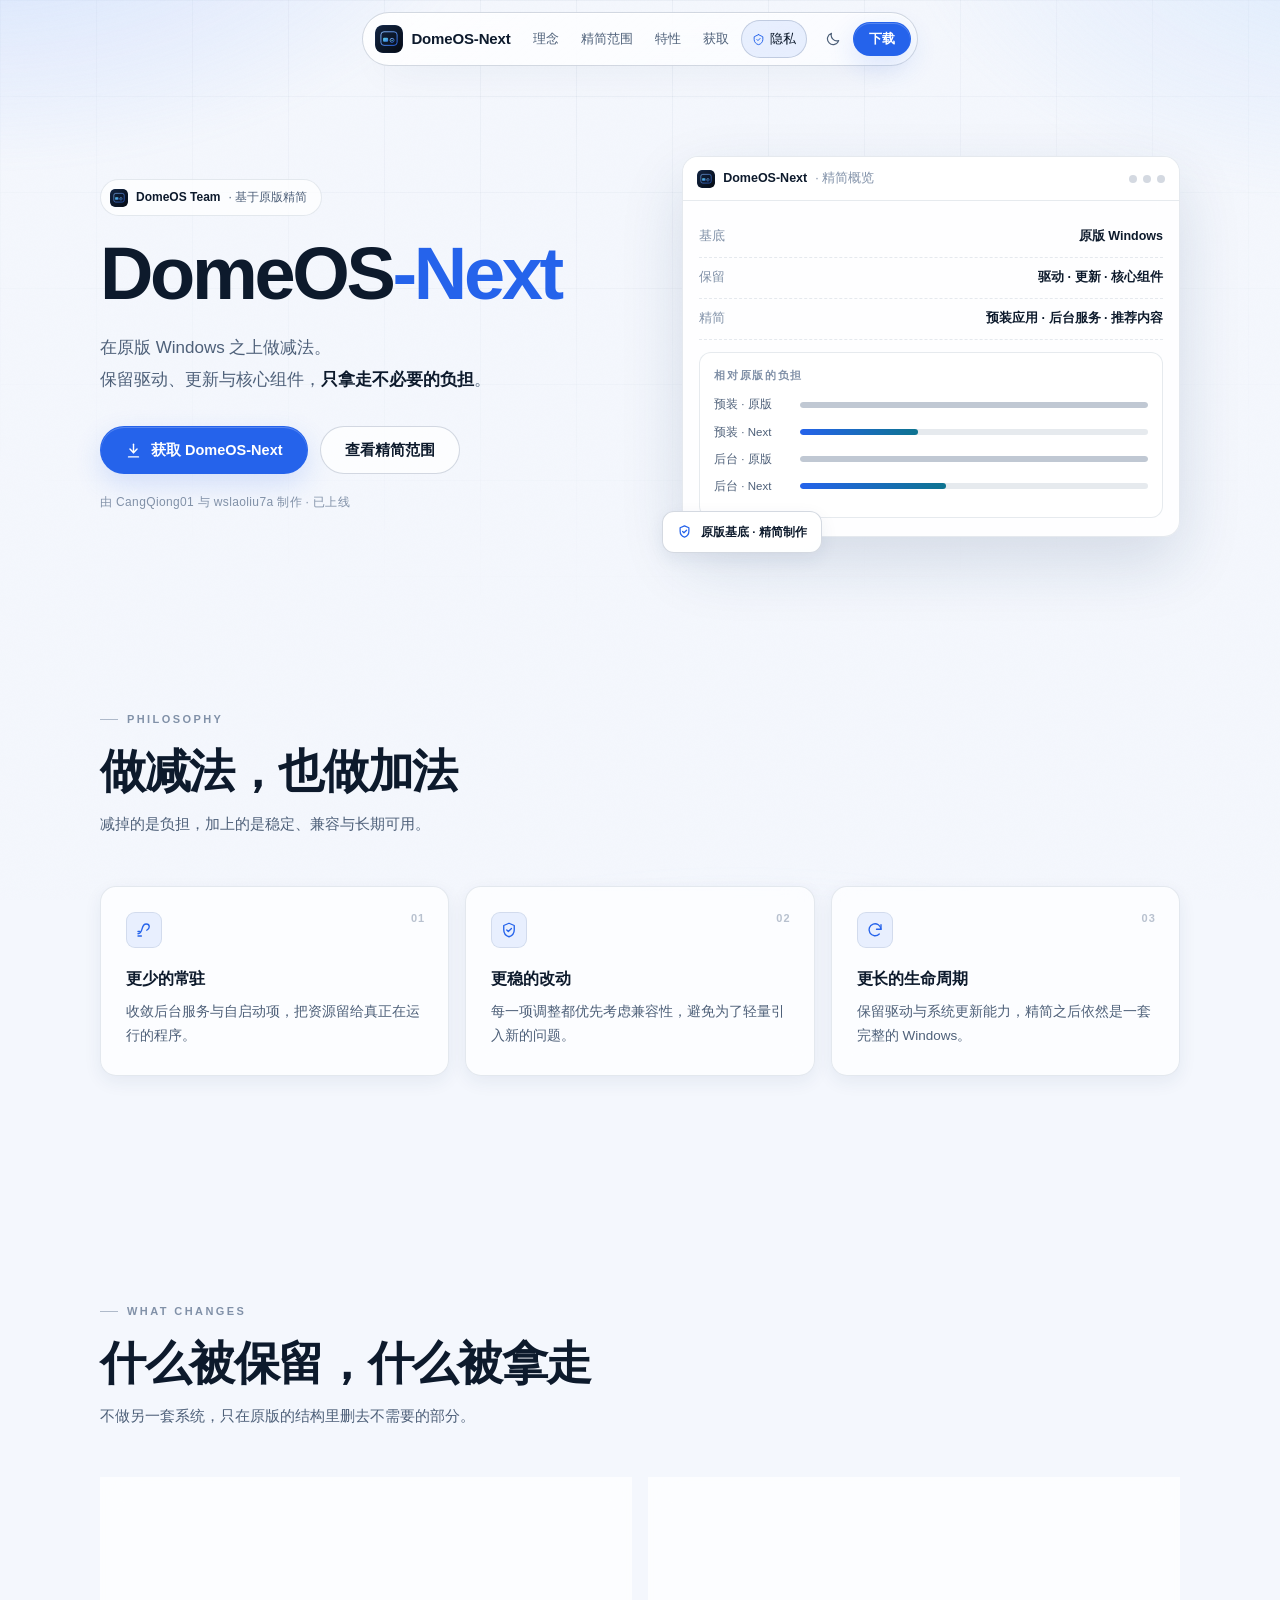
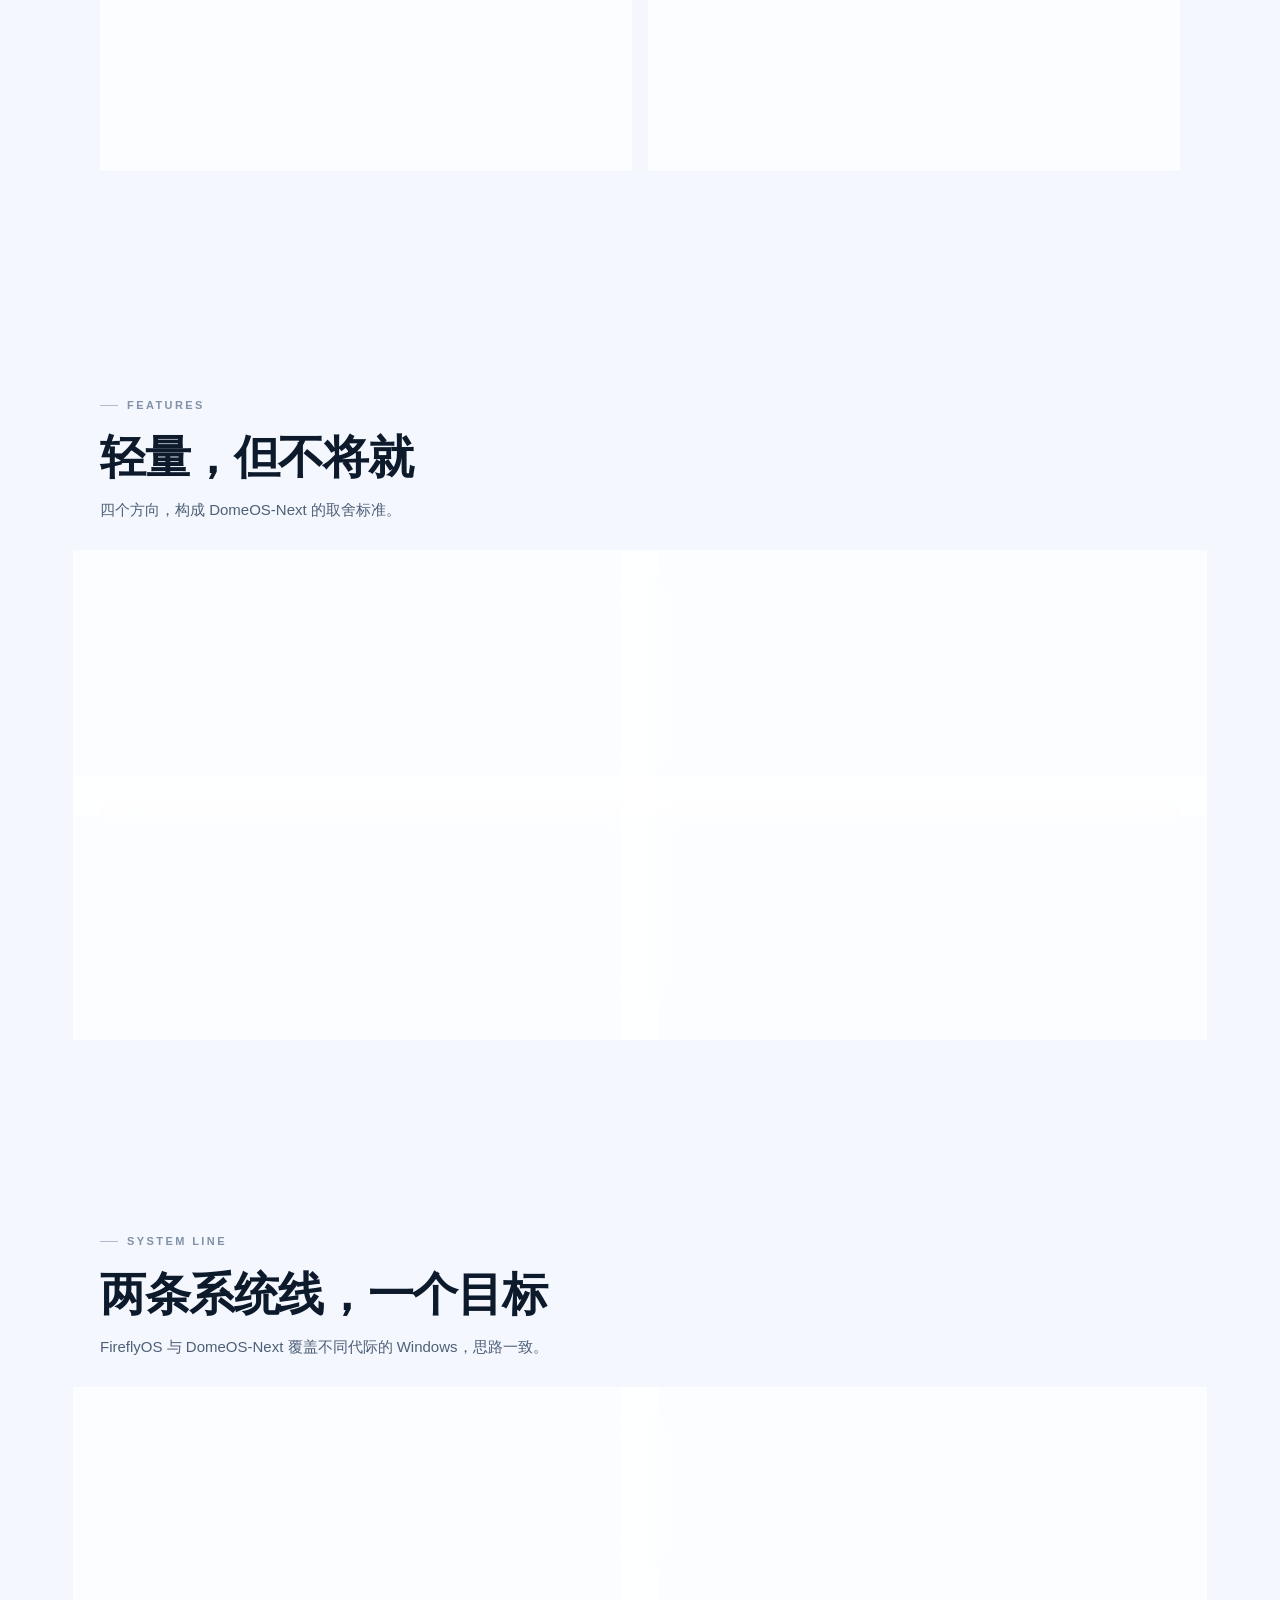
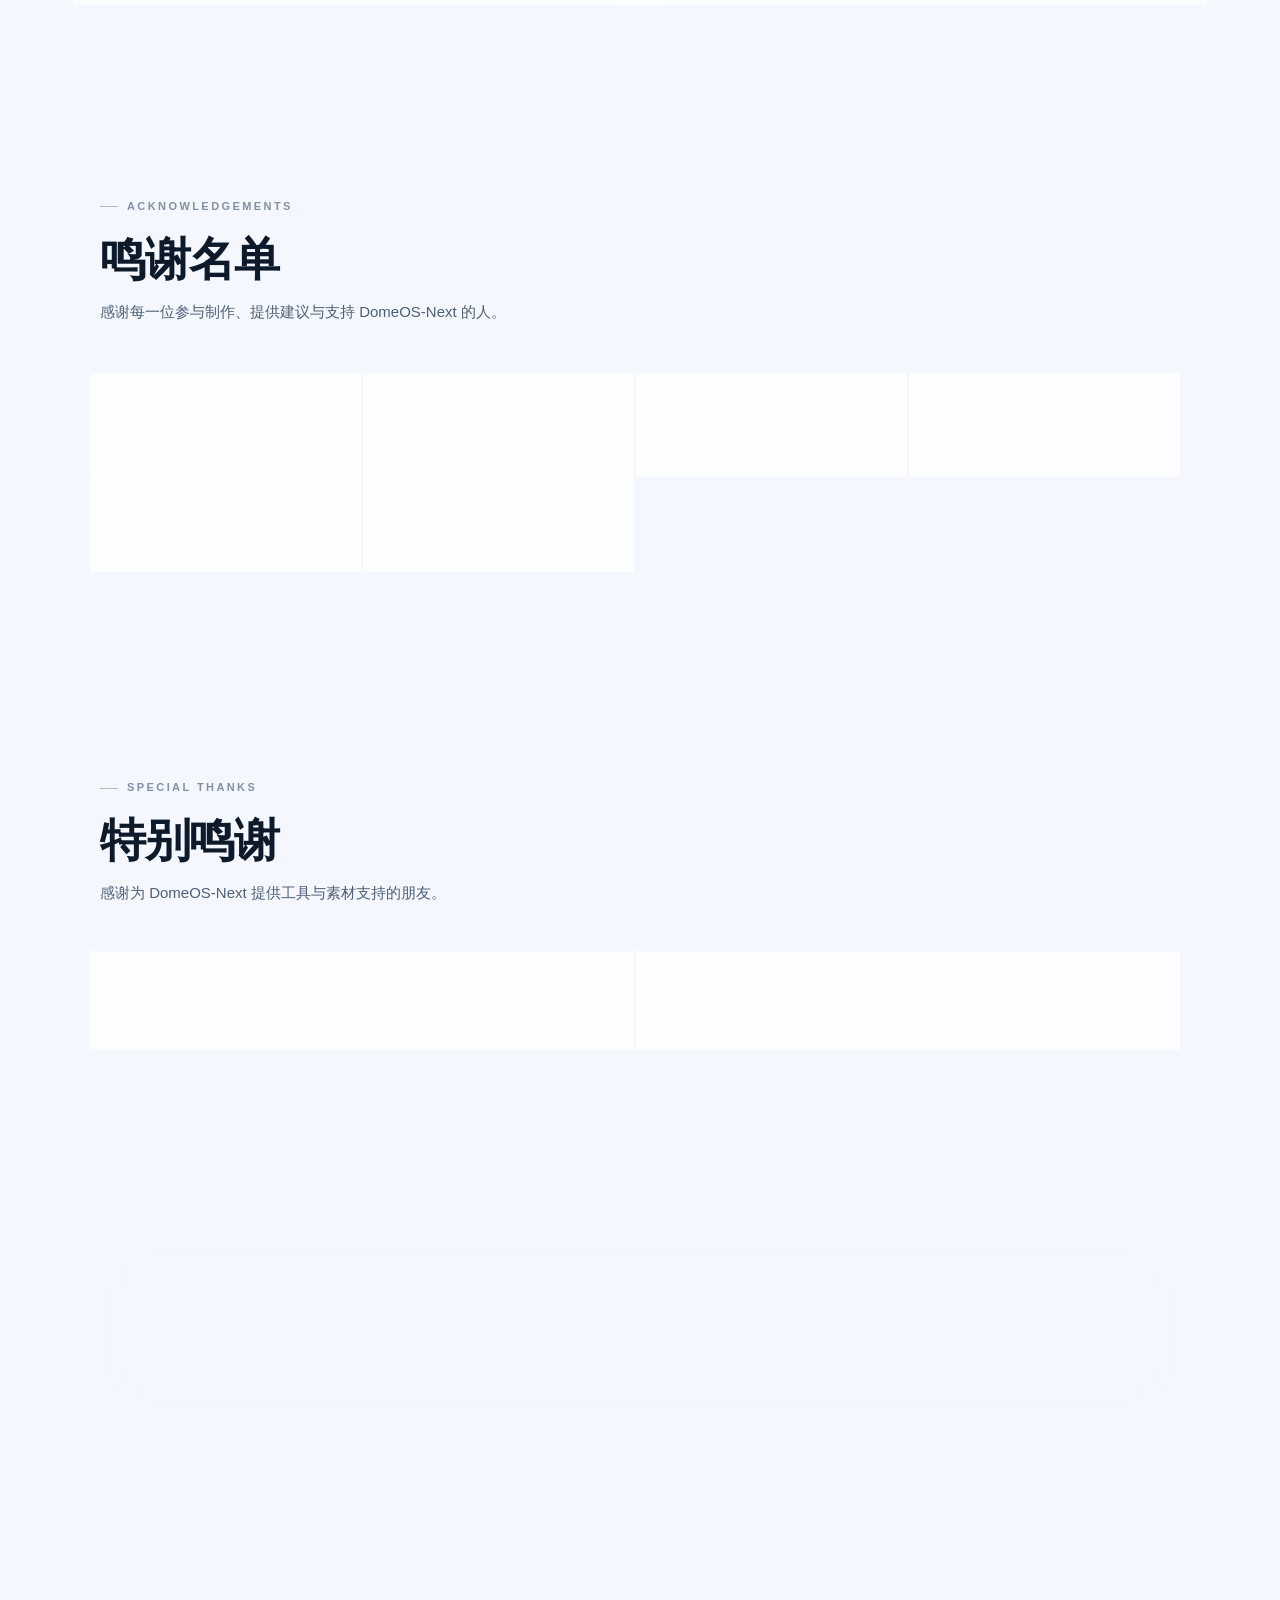
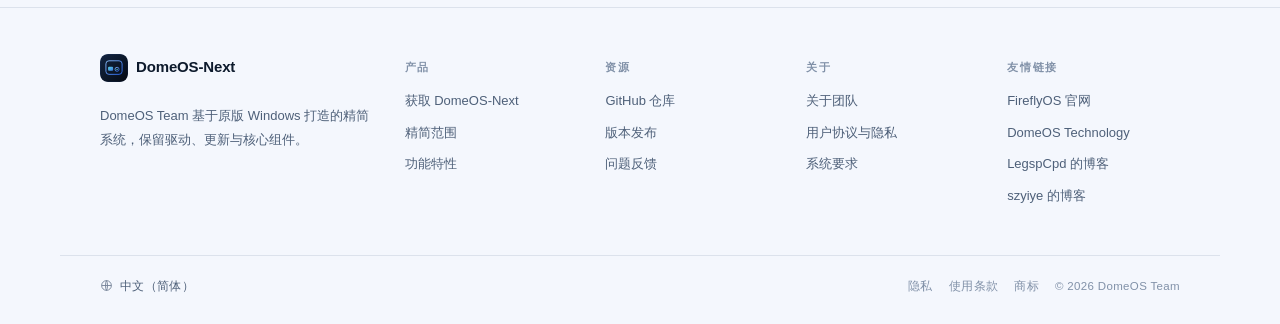
==== commit fc516bbc: "feat: 光标特色化并修复点击缩放" ====
--- a/index.html
+++ b/index.html
@@ -24,7 +24,7 @@
 </script>
 <style>html{background:#070b13}html[data-color-mode="light"]{background:#f4f7fd}</style>
 <link rel="stylesheet" href="assets/theme.css" />
-<link rel="stylesheet" href="assets/style.css?v=5" />
+<link rel="stylesheet" href="assets/style.css?v=7" />
 </head>
 <body>
 
@@ -410,6 +410,6 @@
   </div>
 </footer>
 
-<script src="assets/main.js?v=5"></script>
+<script src="assets/main.js?v=7"></script>
 </body>
 </html>
--- a/assets/style.css
+++ b/assets/style.css
@@ -1108,7 +1108,7 @@
   border-color: var(--cursor-ring, #fff);
   background-color: var(--cursor-fill, rgba(255, 255, 255, .12));
 }
-.cursor-ring.is-down { scale: .82; }
+
 @media (hover: none), (pointer: coarse) {
   .cursor-ring, .cursor-dot { display: none; }
 }
@@ -1116,3 +1116,19 @@
   html, body, a, button, .btn, input, textarea, select, [role="button"] { cursor: none; }
 }
 .cursor-ring.is-hover{box-shadow:0 0 30px var(--cursor-glow)}
+
+/* Next：悬停变成 Fluent 圆角方块，并浮出小窗格 */
+.cursor-ring.is-hover {
+  border-radius: 18px;
+  background: linear-gradient(145deg, rgba(79, 140, 255, .18), rgba(79, 140, 255, .05));
+}
+.cursor-ring::after {
+  content: "";
+  position: absolute;
+  inset: 15px;
+  border-radius: 4px;
+  border: 1px solid rgba(79, 140, 255, .45);
+  opacity: 0;
+  transition: opacity .3s ease, inset .3s ease;
+}
+.cursor-ring.is-hover::after { inset: 13px; opacity: 1; }
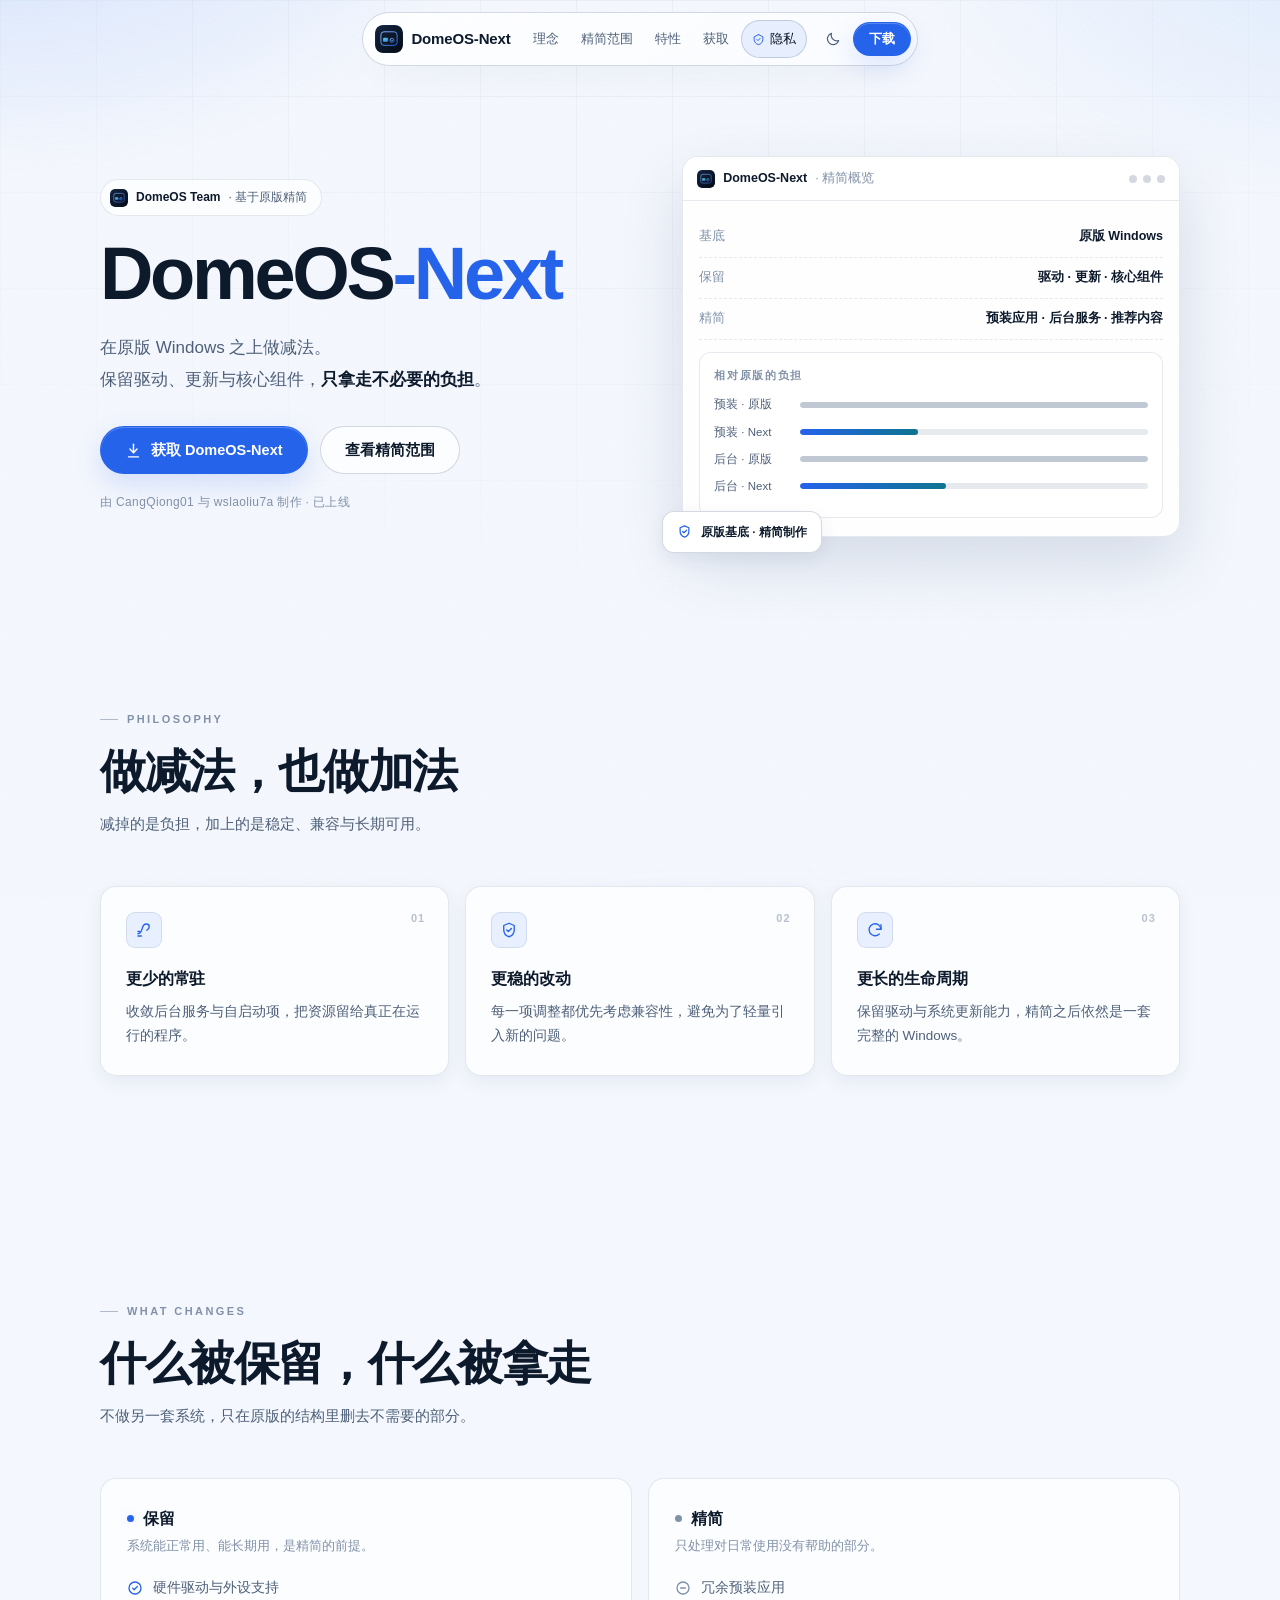
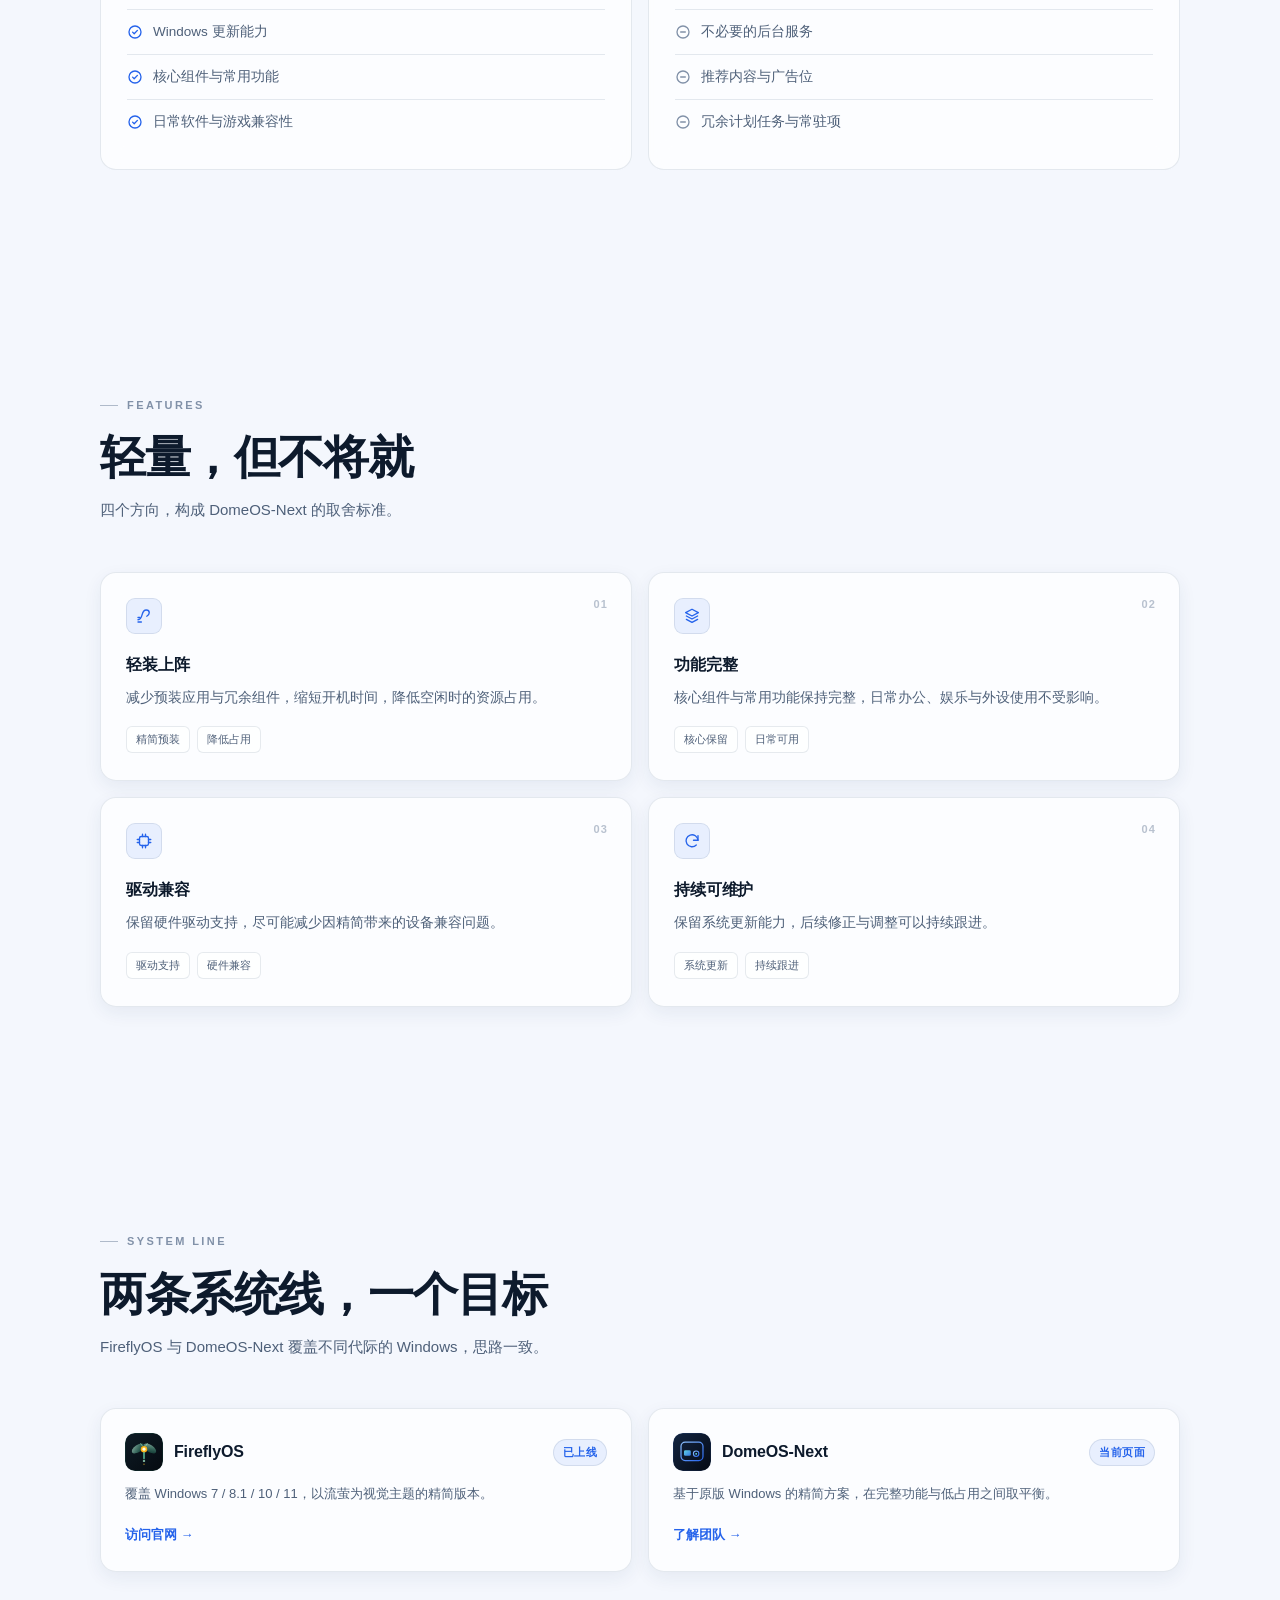
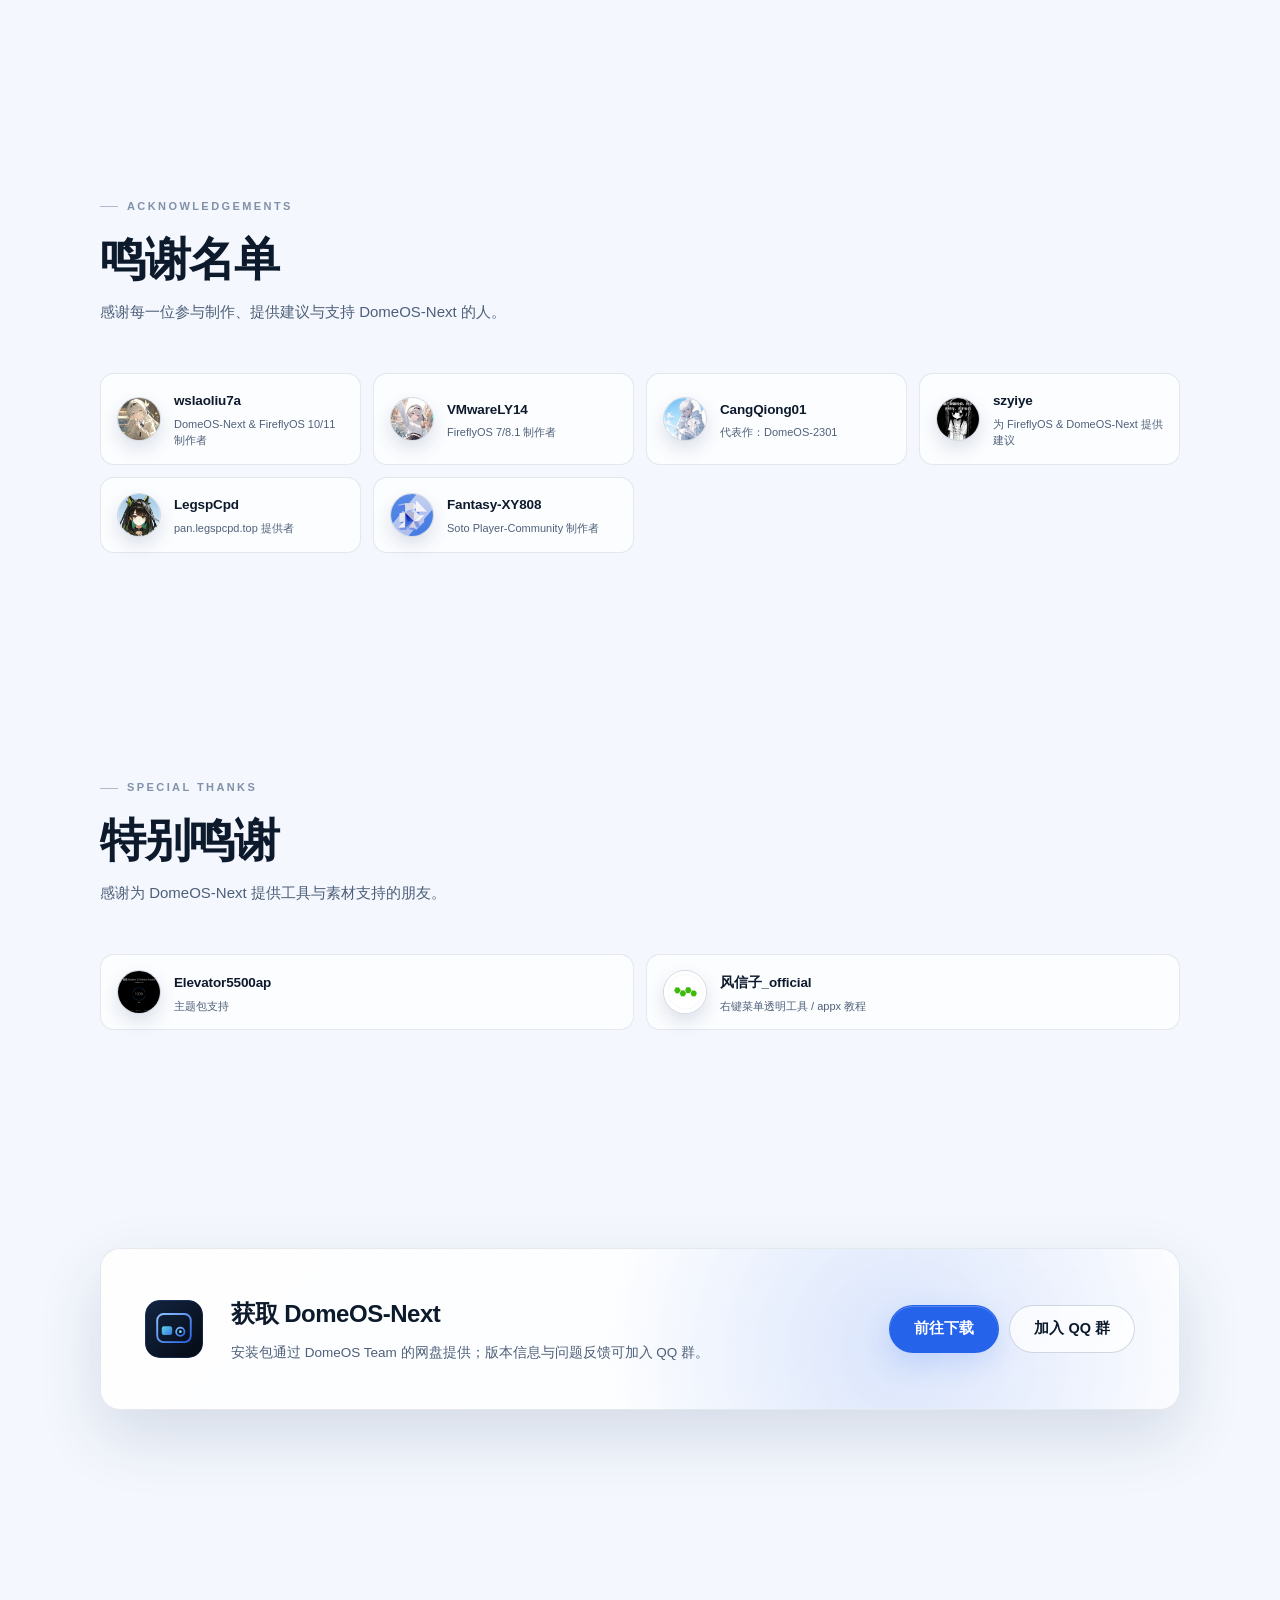
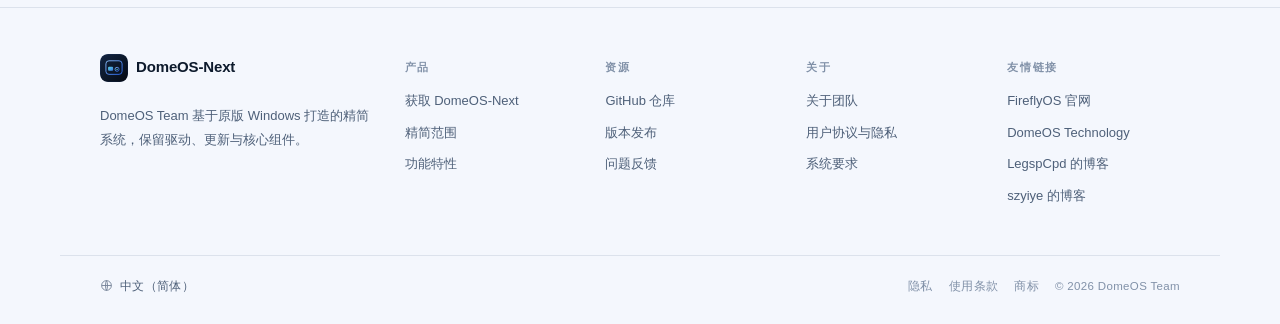
==== commit e280a9b0: "fix: 光标仅在脚本就绪时隐藏原生指针" ====
--- a/index.html
+++ b/index.html
@@ -24,7 +24,7 @@
 </script>
 <style>html{background:#070b13}html[data-color-mode="light"]{background:#f4f7fd}</style>
 <link rel="stylesheet" href="assets/theme.css" />
-<link rel="stylesheet" href="assets/style.css?v=7" />
+<link rel="stylesheet" href="assets/style.css?v=8" />
 </head>
 <body>
 
@@ -410,6 +410,6 @@
   </div>
 </footer>
 
-<script src="assets/main.js?v=7"></script>
+<script src="assets/main.js?v=8"></script>
 </body>
 </html>
--- a/assets/style.css
+++ b/assets/style.css
@@ -1113,7 +1113,15 @@
   .cursor-ring, .cursor-dot { display: none; }
 }
 @media (hover: hover) and (pointer: fine) {
-  html, body, a, button, .btn, input, textarea, select, [role="button"] { cursor: none; }
+  html.cursor-ready,
+  html.cursor-ready body,
+  html.cursor-ready a,
+  html.cursor-ready button,
+  html.cursor-ready .btn,
+  html.cursor-ready input,
+  html.cursor-ready textarea,
+  html.cursor-ready select,
+  html.cursor-ready [role="button"] { cursor: none; }
 }
 .cursor-ring.is-hover{box-shadow:0 0 30px var(--cursor-glow)}
 
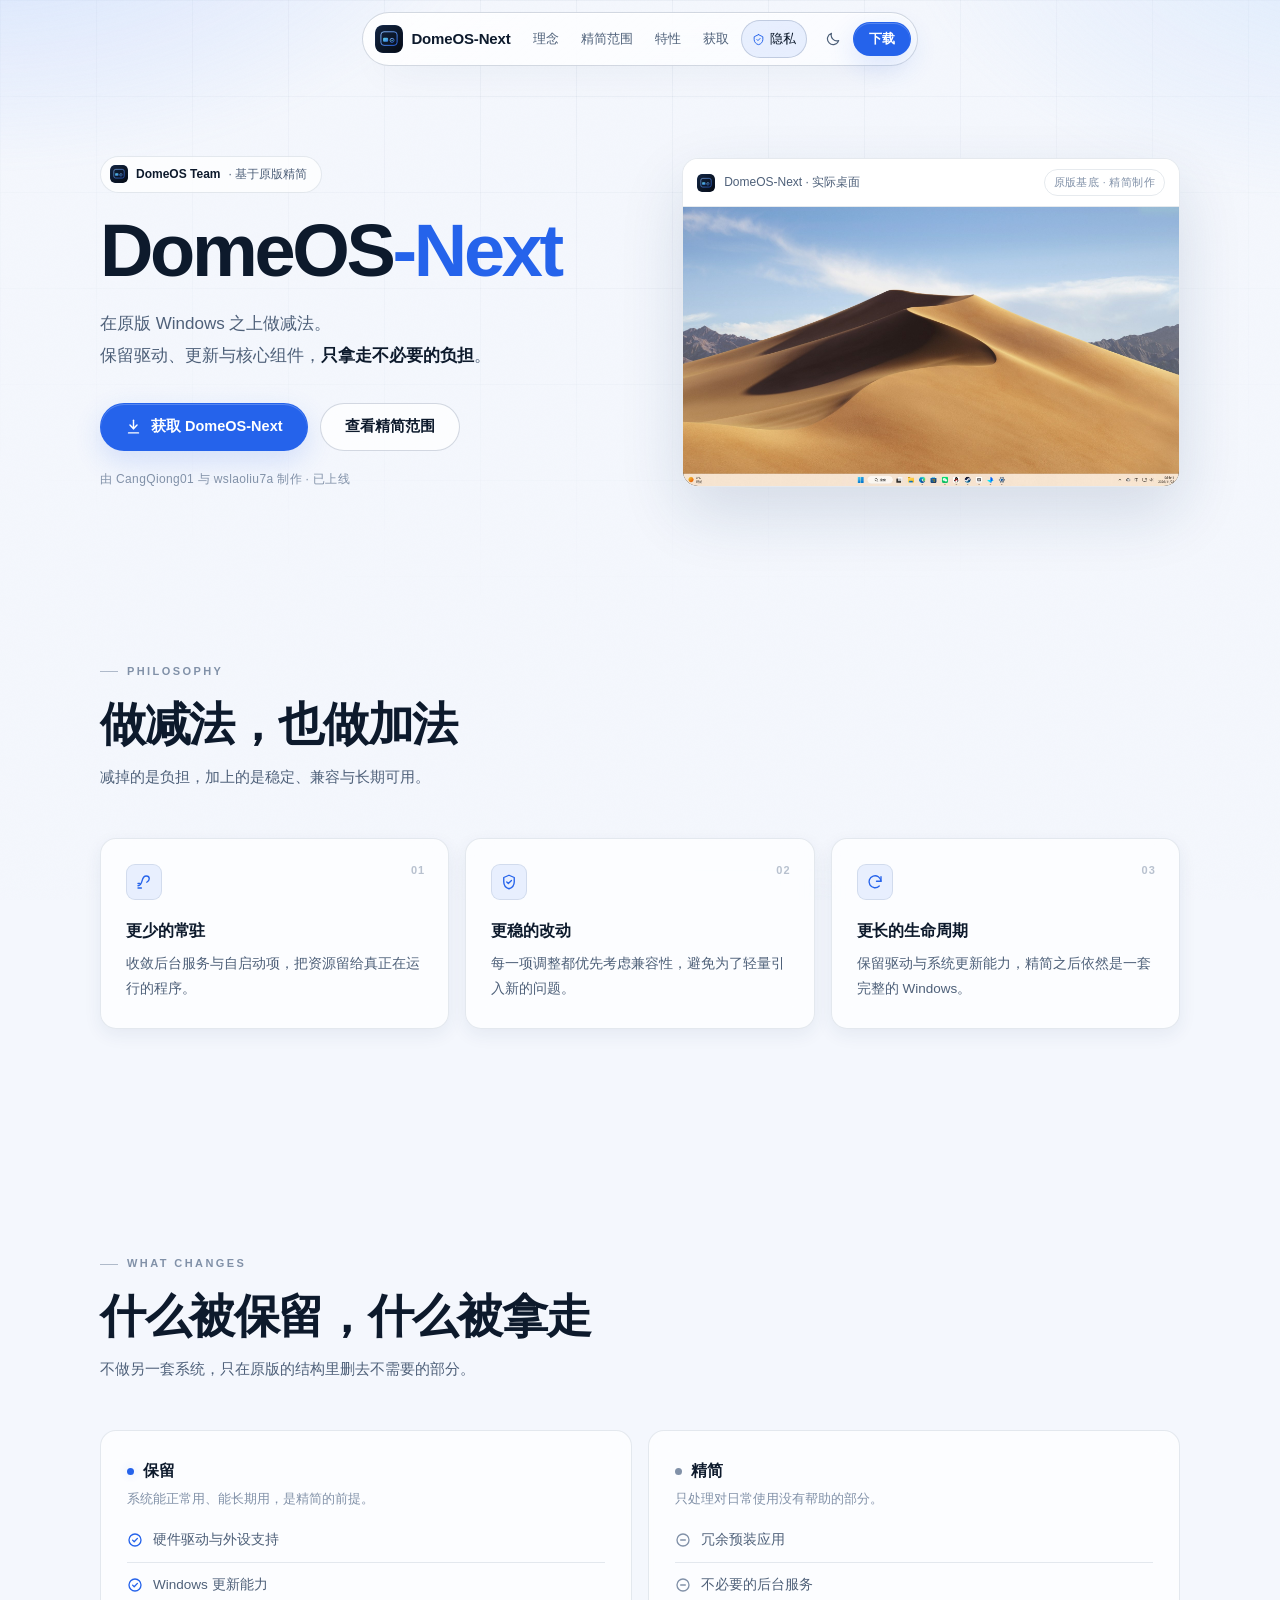
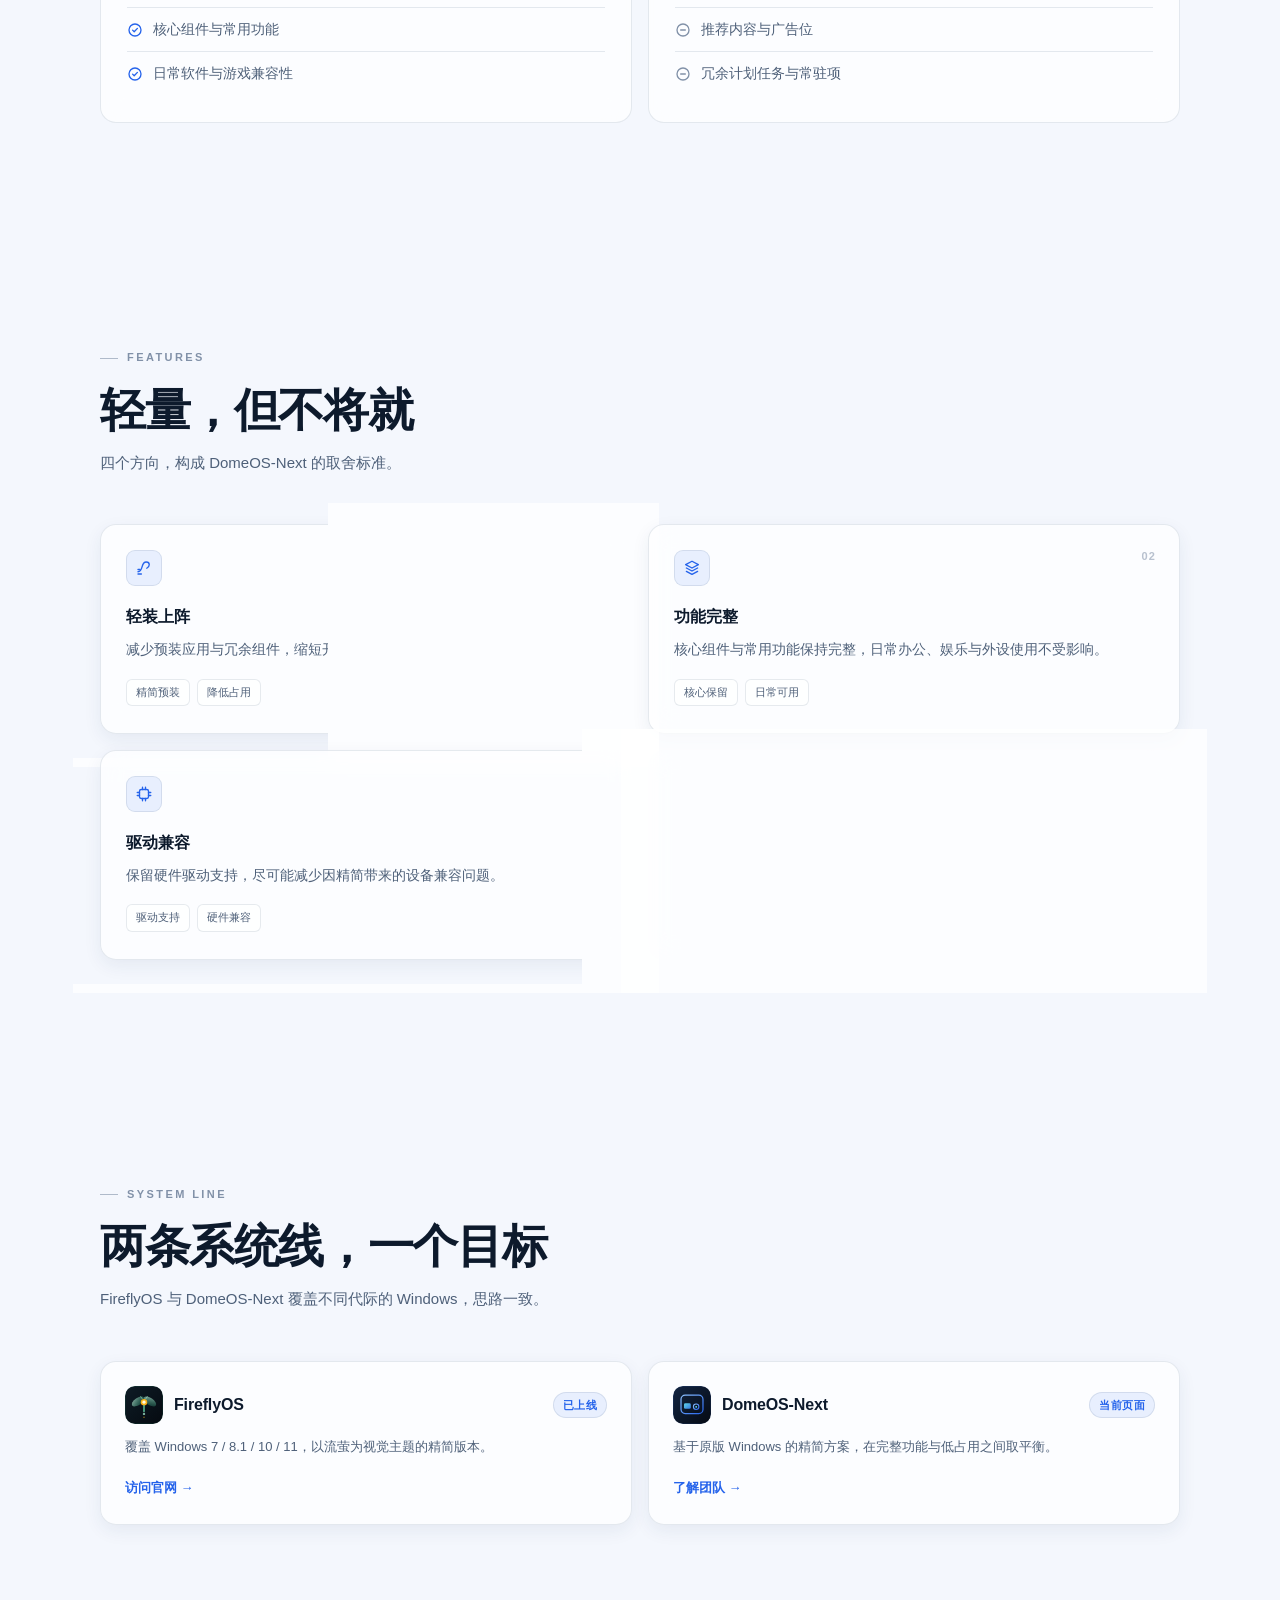
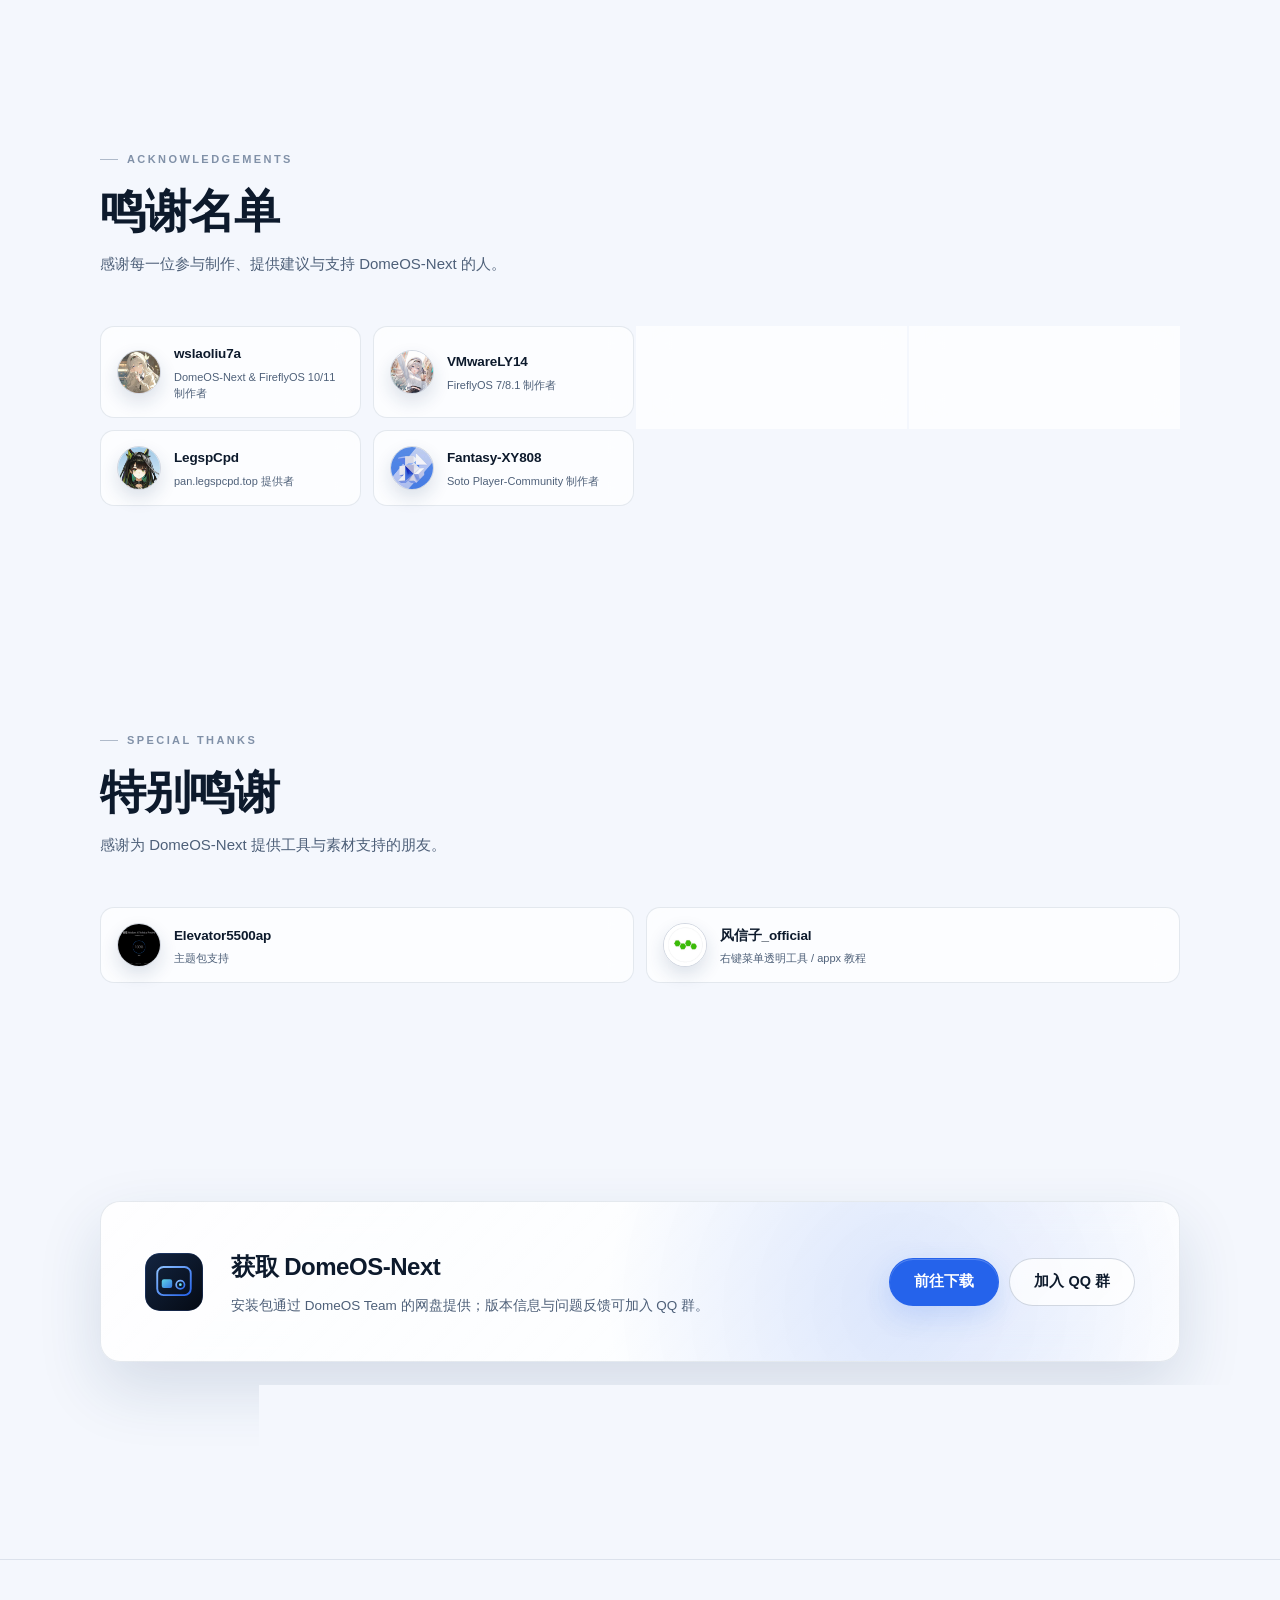
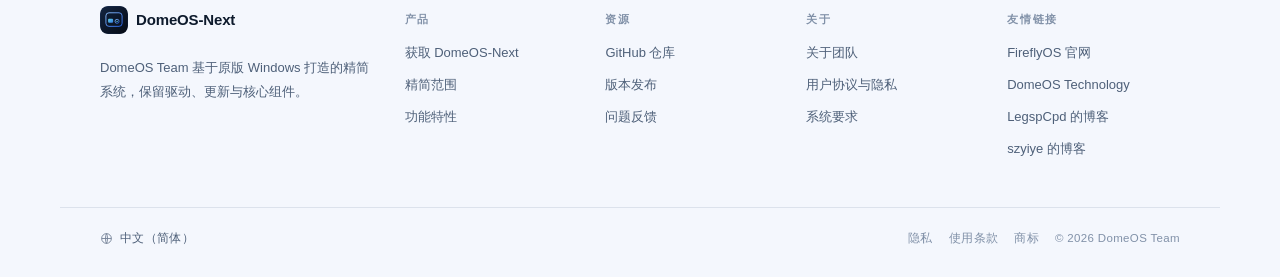
==== commit b70f1ef5: "feat: 首屏按深浅色展示实拍桌面截图" ====
--- a/index.html
+++ b/index.html
@@ -24,7 +24,7 @@
 </script>
 <style>html{background:#070b13}html[data-color-mode="light"]{background:#f4f7fd}</style>
 <link rel="stylesheet" href="assets/theme.css" />
-<link rel="stylesheet" href="assets/style.css?v=8" />
+<link rel="stylesheet" href="assets/style.css?v=9" />
 </head>
 <body>
 
@@ -94,31 +94,16 @@
       </div>
 
       <div class="window-wrap" data-reveal style="--d:.08s">
-        <div class="window">
-          <div class="win-bar">
-          <div class="win-title">
+        <div class="shot-frame">
+          <div class="shot-head">
             <img src="assets/logo.svg" alt="" />
-            DomeOS-Next <span>· 精简概览</span>
+            <span>DomeOS-Next · 实际桌面</span>
+            <span class="shot-badge">原版基底 · 精简制作</span>
           </div>
-          <div class="win-dots" aria-hidden="true"><i></i><i></i><i></i></div>
-        </div>
-        <div class="win-body">
-          <div class="win-row"><span>基底</span><b>原版 Windows</b></div>
-          <div class="win-row"><span>保留</span><b><em>驱动</em> · 更新 · 核心组件</b></div>
-          <div class="win-row"><span>精简</span><b>预装应用 · 后台服务 · 推荐内容</b></div>
-
-          <div class="compare">
-            <h4>相对原版的负担</h4>
-            <div class="c-row"><span>预装 · 原版</span><div class="c-bar"><i style="--w:100%"></i></div></div>
-            <div class="c-row"><span>预装 · Next</span><div class="c-bar"><i class="accent" style="--w:34%"></i></div></div>
-            <div class="c-row"><span>后台 · 原版</span><div class="c-bar"><i style="--w:100%"></i></div></div>
-            <div class="c-row"><span>后台 · Next</span><div class="c-bar"><i class="accent" style="--w:42%"></i></div></div>
+          <div class="shot-screen">
+            <img class="shot-img shot-light" src="assets/preview-light.jpg" alt="DomeOS-Next 浅色模式桌面预览" />
+            <img class="shot-img shot-dark" src="assets/preview-dark.jpg" alt="DomeOS-Next 深色模式桌面预览" />
           </div>
-        </div>
-        </div>
-        <div class="win-float">
-          <svg viewBox="0 0 24 24" fill="none" stroke="currentColor" stroke-width="2" stroke-linecap="round" stroke-linejoin="round"><path d="M12 3 5 6v5.6c0 4.3 2.9 8.1 7 9.4 4.1-1.3 7-5.1 7-9.4V6l-7-3Z" /><path d="m9 12 2.1 2.1L15.3 10" /></svg>
-          原版基底 · 精简制作
         </div>
       </div>
     </div>
--- a/assets/style.css
+++ b/assets/style.css
@@ -427,6 +427,64 @@
 
 /* 仿 Windows 窗口 */
 .window-wrap { position: relative; }
+
+.shot-frame {
+  border: 1px solid var(--border);
+  border-radius: 16px;
+  background: var(--surface-2);
+  box-shadow: var(--shadow);
+  overflow: hidden;
+}
+
+.shot-head {
+  display: flex;
+  align-items: center;
+  gap: 9px;
+  padding: 10px 14px;
+  border-bottom: 1px solid var(--border);
+  background: var(--surface);
+  font-size: 12px;
+  color: var(--text-2);
+}
+
+.shot-head img { width: 18px; height: 18px; border-radius: 5px; }
+
+.shot-badge {
+  margin-left: auto;
+  padding: 3px 9px;
+  border: 1px solid var(--border);
+  border-radius: 999px;
+  font-size: 10.5px;
+  letter-spacing: .04em;
+  color: var(--text-3);
+  white-space: nowrap;
+}
+
+.shot-screen {
+  position: relative;
+  aspect-ratio: 16 / 9;
+  background: #05070b;
+}
+
+.shot-img {
+  position: absolute;
+  inset: 0;
+  width: 100%;
+  height: 100%;
+  display: block;
+  object-fit: cover;
+  opacity: 0;
+  transition: opacity .45s ease;
+}
+
+.shot-dark { opacity: 1; }
+html[data-color-mode="light"] .shot-dark { opacity: 0; }
+html[data-color-mode="light"] .shot-light { opacity: 1; }
+
+@media (max-width: 560px) {
+  .shot-head { font-size: 11px; }
+  .shot-badge { display: none; }
+}
 
 .window {
   position: relative;
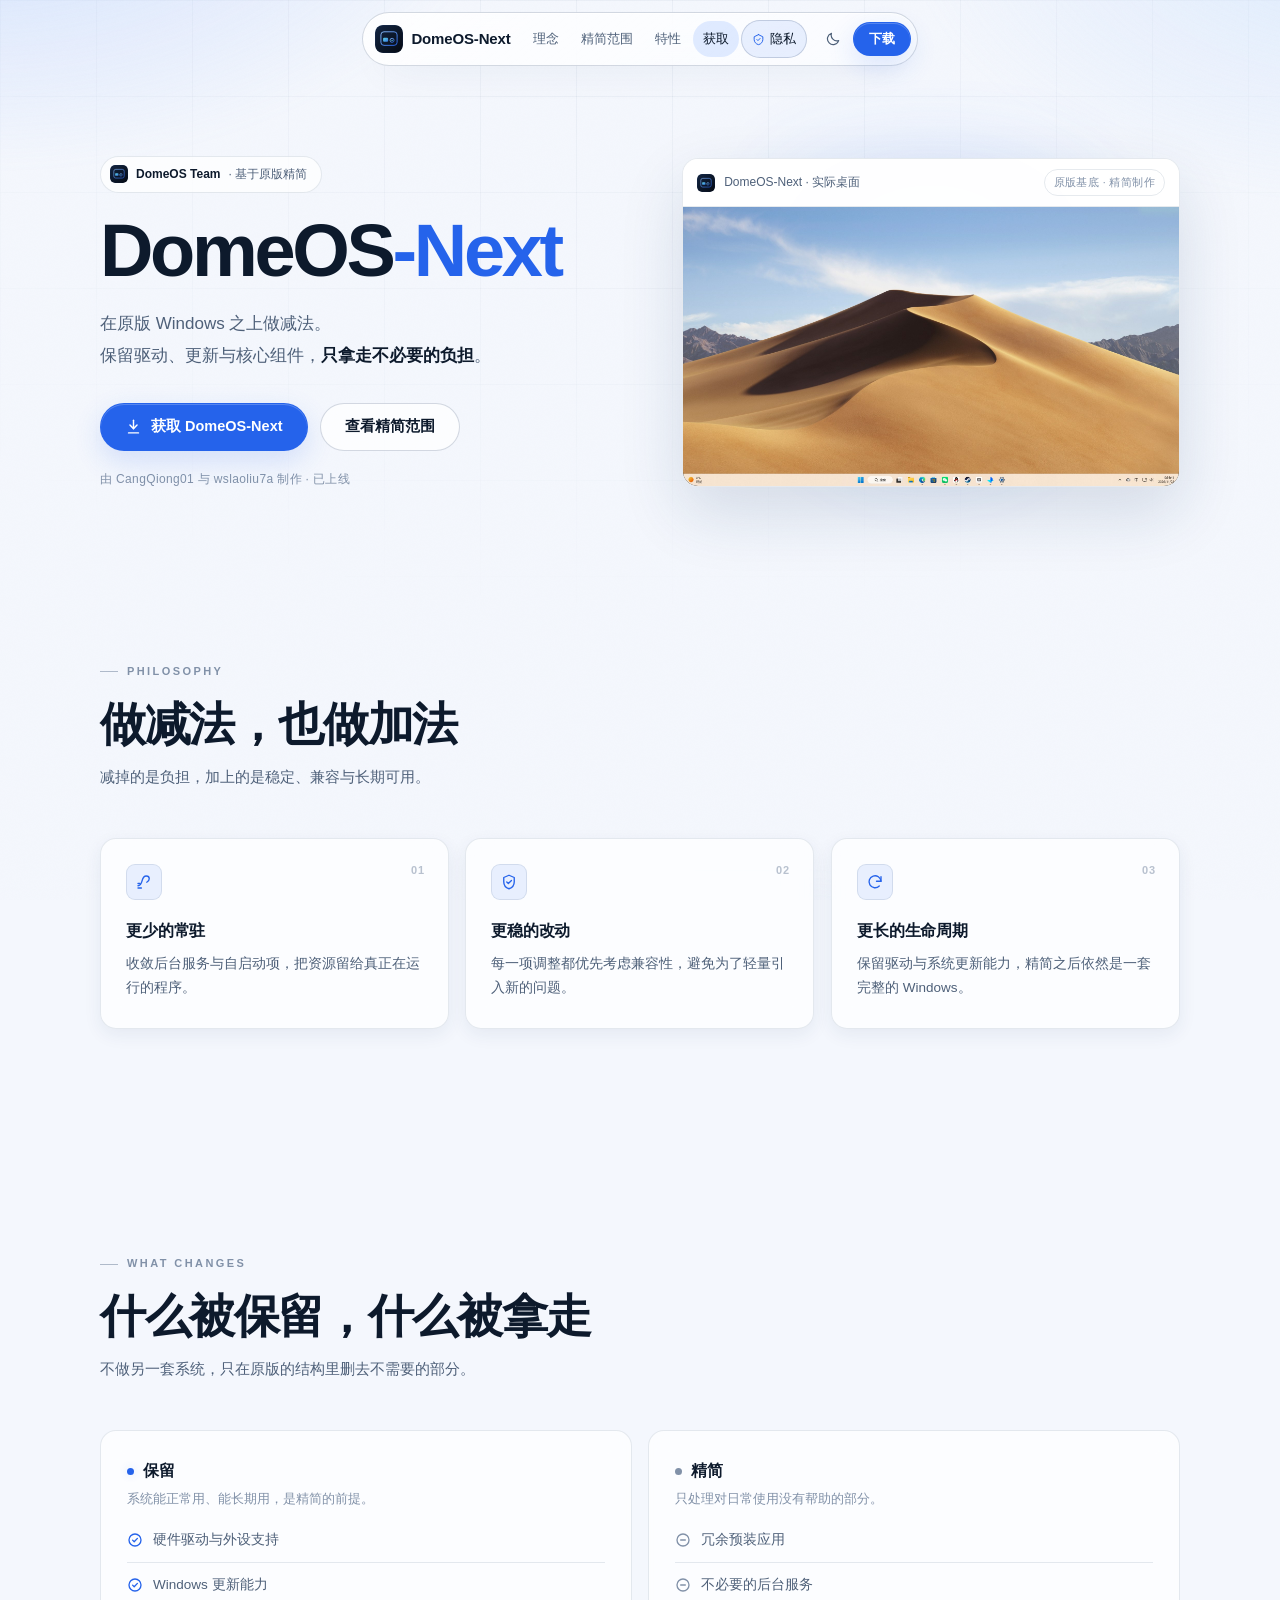
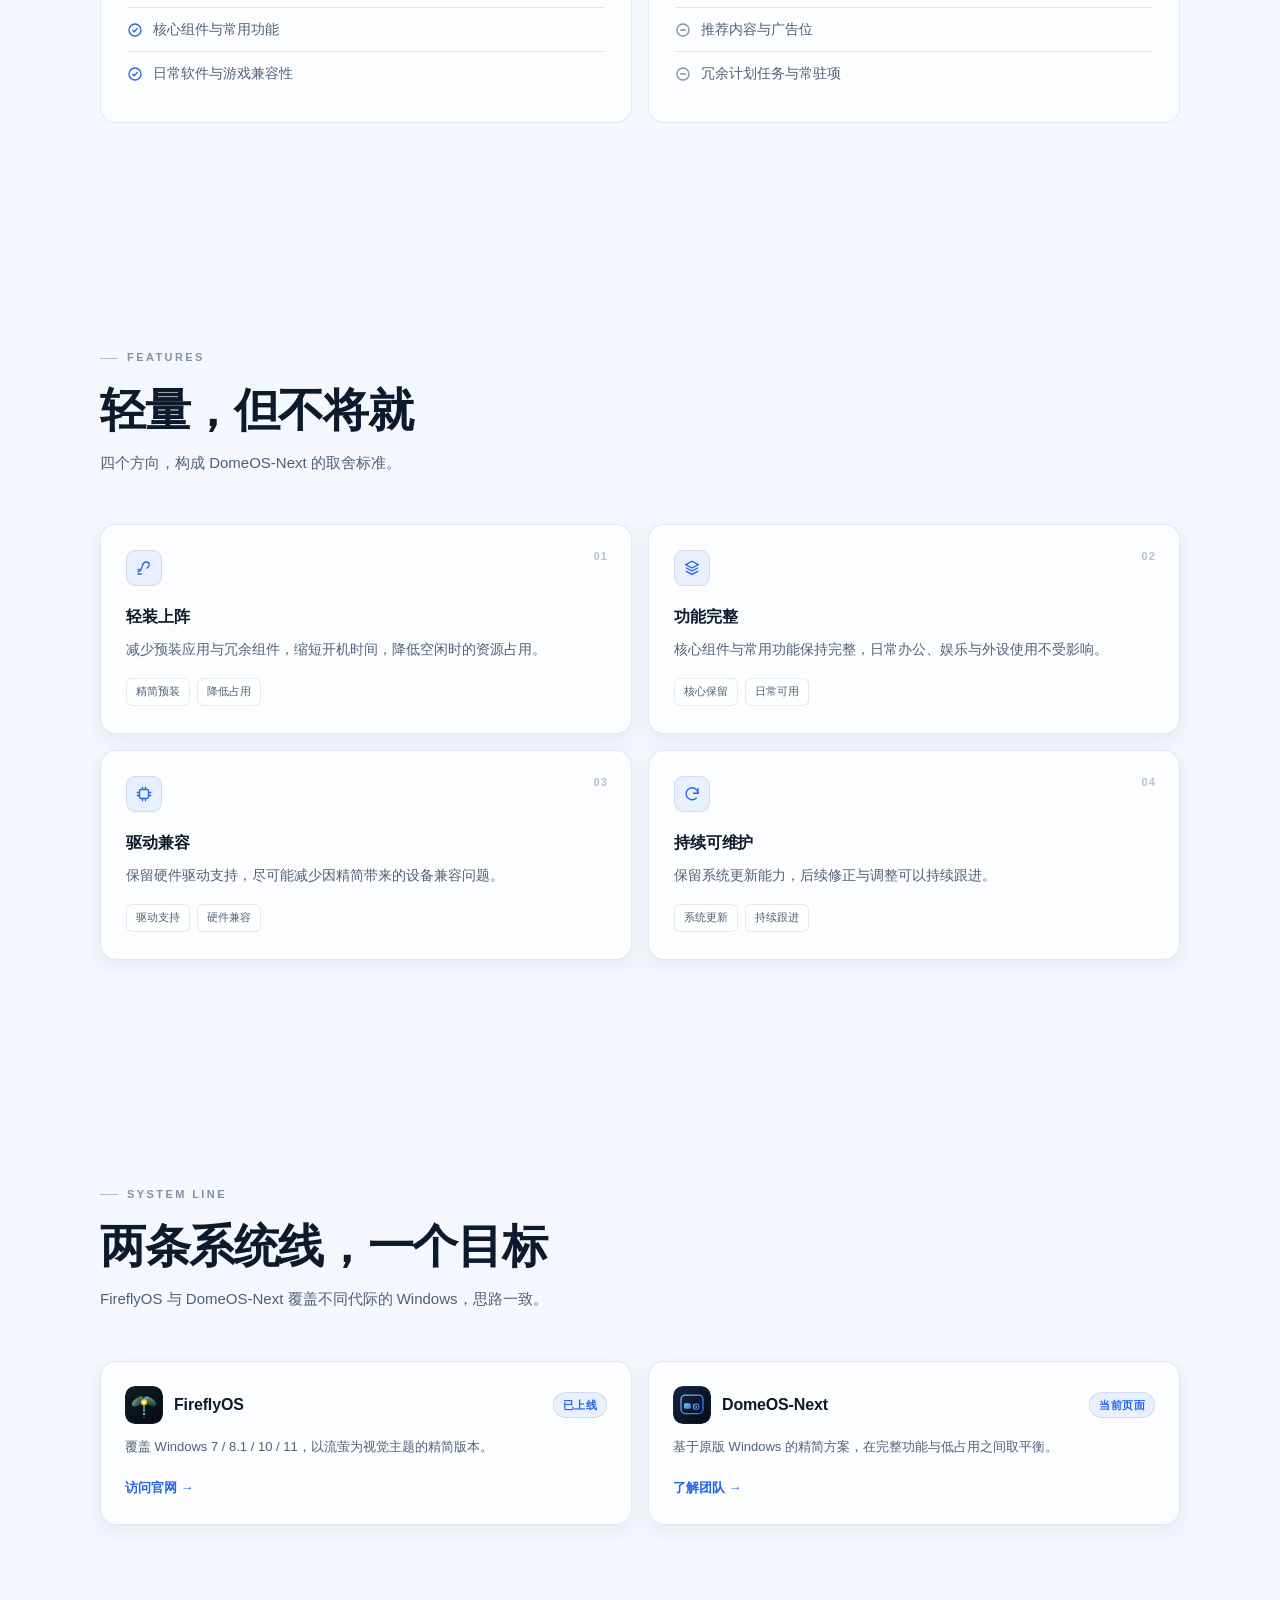
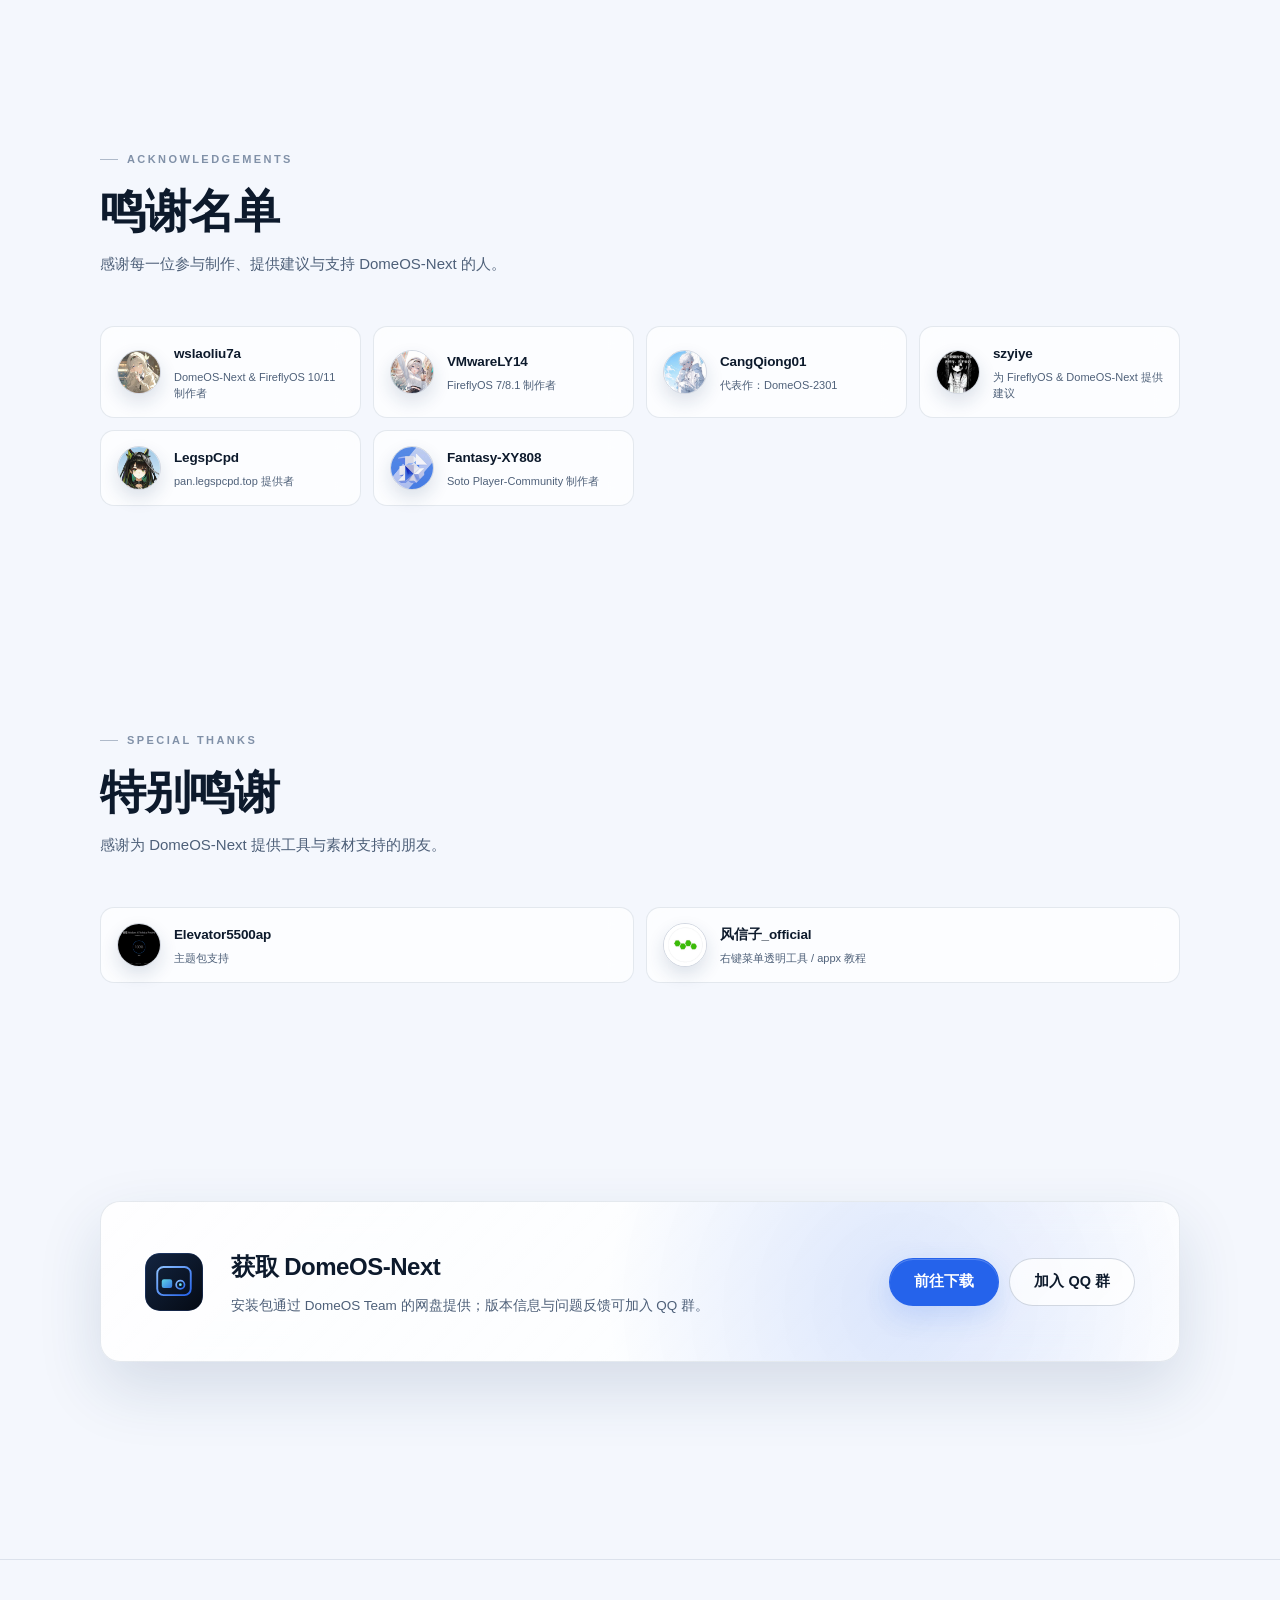
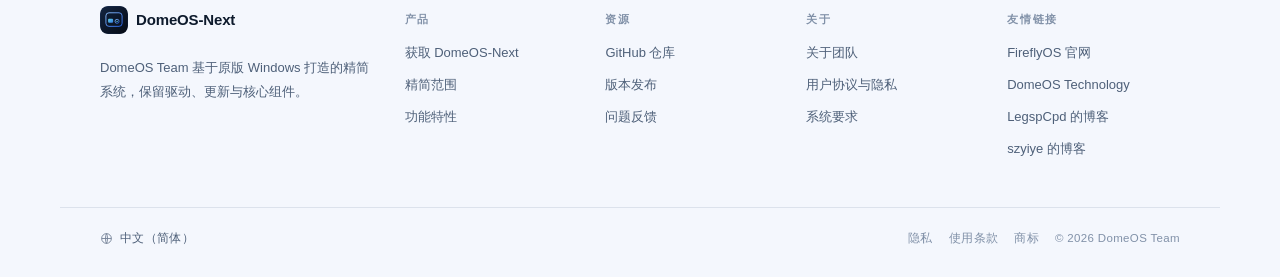
==== commit 456790d6: "feat: 瓒呰繘鍖栬瑙夊眰锛堟粴鍔ㄨ繘搴︺€佽繑鍥為《閮ㄨ繘搴︾幆銆佸崱鐗囧厜鏂戜笌 3D 鍊炬枩銆佹寜閽厜娉姐€佸鑸珮浜級" ====
--- a/index.html
+++ b/index.html
@@ -24,7 +24,7 @@
 </script>
 <style>html{background:#070b13}html[data-color-mode="light"]{background:#f4f7fd}</style>
 <link rel="stylesheet" href="assets/theme.css" />
-<link rel="stylesheet" href="assets/style.css?v=9" />
+<link rel="stylesheet" href="assets/style.css?v=10" />
 </head>
 <body>
 
@@ -395,6 +395,6 @@
   </div>
 </footer>
 
-<script src="assets/main.js?v=8"></script>
+<script src="assets/main.js?v=10"></script>
 </body>
 </html>
--- a/assets/style.css
+++ b/assets/style.css
@@ -1197,4 +1197,138 @@
   opacity: 0;
   transition: opacity .3s ease, inset .3s ease;
 }
-.cursor-ring.is-hover::after { inset: 13px; opacity: 1; }+.cursor-ring.is-hover::after { inset: 13px; opacity: 1; }
+.scroll-progress{background:linear-gradient(90deg,var(--blue),var(--cyan,var(--blue)))}.nav-links a.is-active{background:rgba(79,140,255,.14)}
+
+/* ---------- 超进化视觉层 ---------- */
+.scroll-progress {
+  position: fixed;
+  top: 0;
+  left: 0;
+  right: 0;
+  height: 2px;
+  transform: scaleX(0);
+  transform-origin: 0 50%;
+  z-index: 300;
+  pointer-events: none;
+}
+.back-top {
+  position: fixed;
+  right: 22px;
+  bottom: 22px;
+  z-index: 120;
+  width: 42px;
+  height: 42px;
+  display: grid;
+  place-items: center;
+  padding: 0;
+  border: 1px solid var(--border-strong);
+  border-radius: 50%;
+  background: var(--surface-2);
+  color: var(--text-2);
+  opacity: 0;
+  visibility: hidden;
+  transform: translateY(10px) scale(.92);
+  transition: opacity .3s ease, visibility .3s ease, transform .3s ease,
+              color .25s ease, border-color .25s ease, box-shadow .25s ease;
+  -webkit-backdrop-filter: blur(16px);
+  backdrop-filter: blur(16px);
+}
+.back-top.show { opacity: 1; visibility: visible; transform: none; }
+.back-top:hover { color: var(--text); border-color: var(--accent-line); box-shadow: 0 0 26px var(--accent-soft); }
+.back-top svg { width: 17px; height: 17px; }
+
+.card, .thanks-card, .version-card, .product-card {
+  --rx: 0deg;
+  --ry: 0deg;
+  transform: perspective(1000px) rotateX(var(--rx)) rotateY(var(--ry));
+  transition: transform .32s cubic-bezier(.22, 1, .36, 1), border-color .3s ease,
+              box-shadow .3s ease, background-color .3s ease;
+  will-change: transform;
+}
+.card:hover, .thanks-card:hover, .version-card:hover, .product-card:hover {
+  transform: perspective(1000px) rotateX(var(--rx)) rotateY(var(--ry)) translateY(-4px);
+}
+
+.btn { position: relative; overflow: hidden; }
+.btn::after {
+  content: "";
+  position: absolute;
+  top: -60%;
+  bottom: -60%;
+  left: -70%;
+  width: 45%;
+  background: linear-gradient(100deg, transparent, rgba(255, 255, 255, .38), transparent);
+  transform: skewX(-18deg);
+  transition: left .65s cubic-bezier(.22, 1, .36, 1);
+  pointer-events: none;
+}
+.btn:hover::after { left: 130%; }
+
+.nav-links a.is-active {
+  color: var(--text);
+  background: var(--accent-soft, rgba(255, 255, 255, .06));
+}
+
+.window-wrap::before {
+  content: "";
+  position: absolute;
+  inset: -20px;
+  z-index: -1;
+  border-radius: 28px;
+  background: radial-gradient(circle at 50% 45%, var(--accent-soft, rgba(79, 140, 255, .2)), transparent 68%);
+  filter: blur(26px);
+  opacity: .75;
+  animation: premium-breathe 9s ease-in-out infinite;
+  pointer-events: none;
+}
+@keyframes premium-breathe {
+  0%, 100% { opacity: .55; transform: scale(.98); }
+  50% { opacity: .9; transform: scale(1.03); }
+}
+
+@media (prefers-reduced-motion: reduce) {
+  .card, .thanks-card, .version-card, .product-card { transform: none !important; transition: none !important; }
+  .btn::after { display: none; }
+  .window-wrap::before { animation: none; }
+}
+
+/* 超进化视觉层：站点强调色别名 */
+:root {
+  --accent-soft: rgba(79, 140, 255, .16);
+  --accent-line: rgba(79, 140, 255, .40);
+}
+
+/* 超进化视觉层：卡片跟随光斑 */
+.card::after {
+  content: "";
+  position: absolute;
+  inset: 0;
+  border-radius: inherit;
+  background: radial-gradient(320px circle at var(--mx, 50%) var(--my, 0%), var(--accent-soft), transparent 70%);
+  opacity: 0;
+  transition: opacity .35s ease;
+  pointer-events: none;
+  z-index: -1;
+}
+.card:hover::after { opacity: 1; }
+
+/* 超进化视觉层：返回顶部进度环 */
+.back-top::before {
+  content: "";
+  position: absolute;
+  inset: -3px;
+  border-radius: 50%;
+  background: conic-gradient(var(--accent) calc(var(--p, 0) * 1%), transparent 0);
+  -webkit-mask: radial-gradient(farthest-side, transparent calc(100% - 2px), #000 calc(100% - 2px));
+  mask: radial-gradient(farthest-side, transparent calc(100% - 2px), #000 calc(100% - 2px));
+  opacity: .85;
+  pointer-events: none;
+}
+
+/* 超进化视觉层：桌面截图外光晕加强 */
+.window-wrap::before {
+  inset: -26px;
+  background: radial-gradient(circle at 50% 42%, rgba(79, 140, 255, .30), transparent 66%);
+  filter: blur(34px);
+}
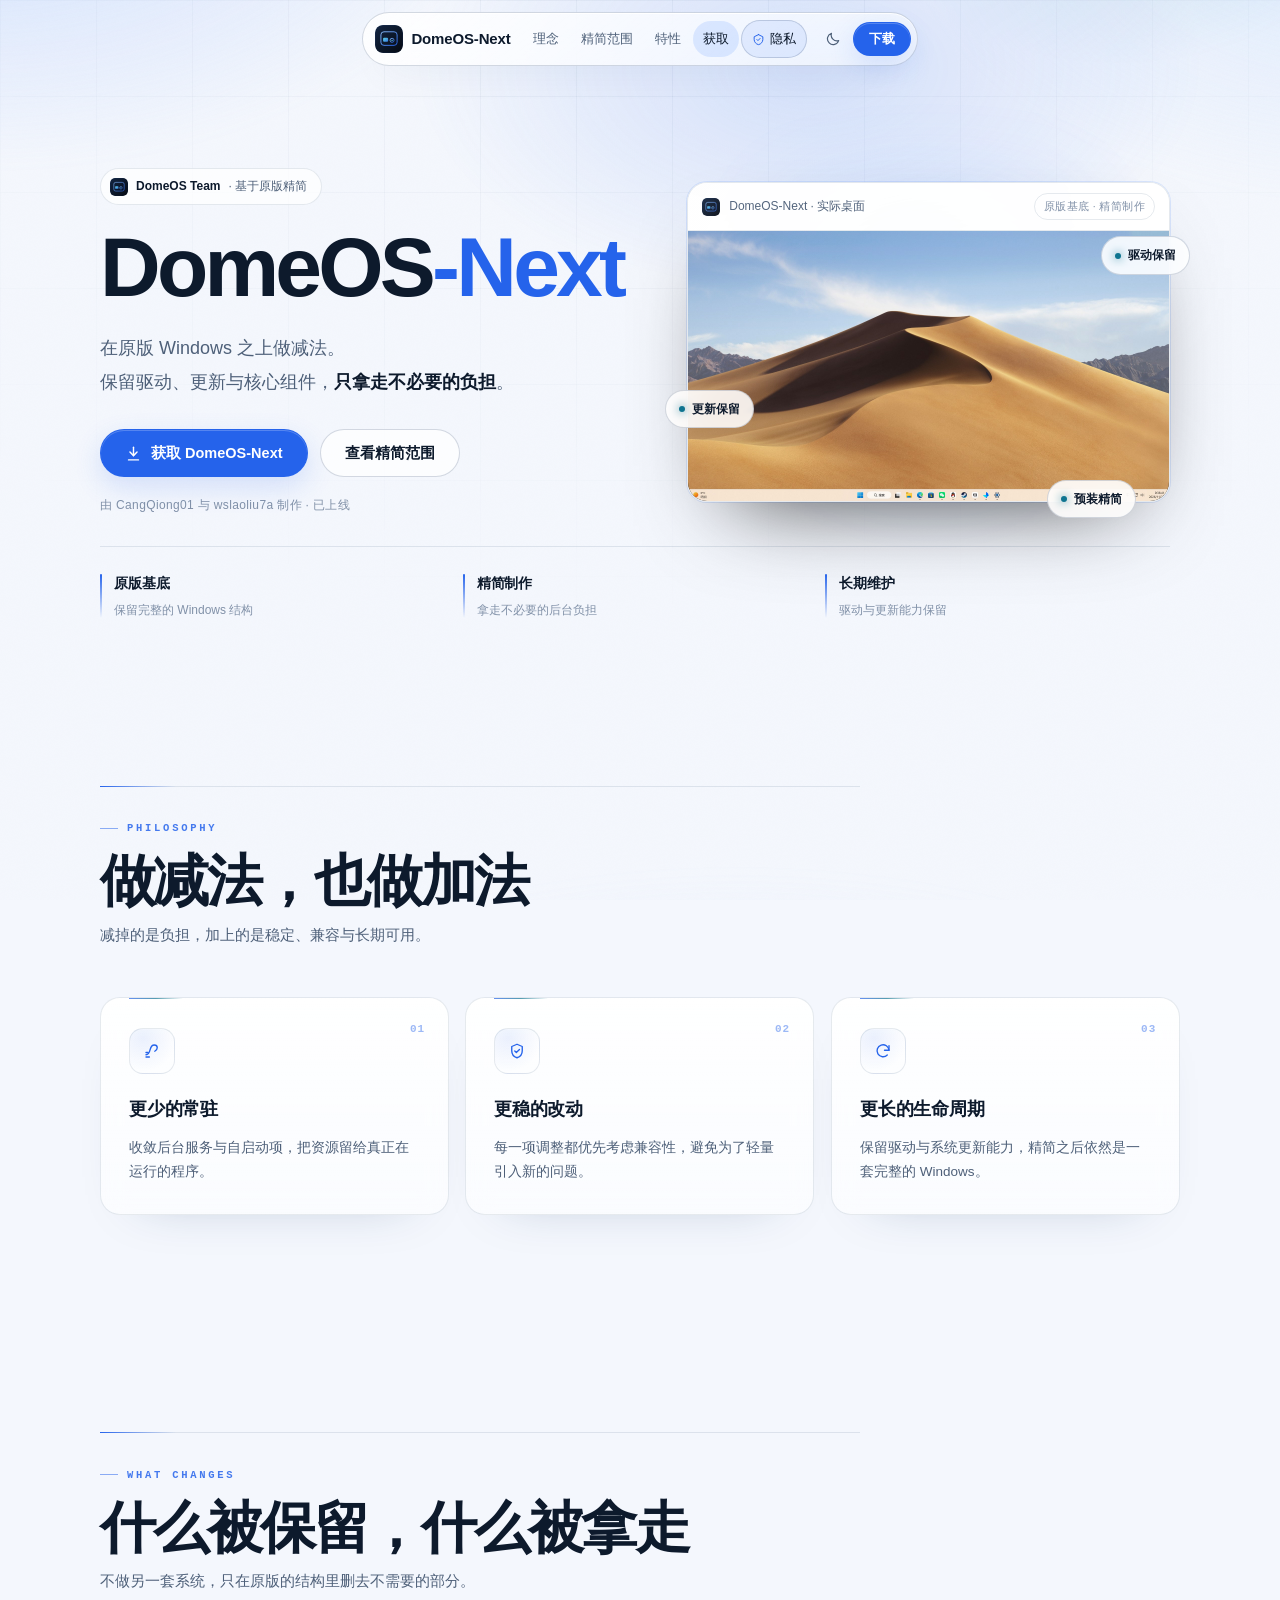
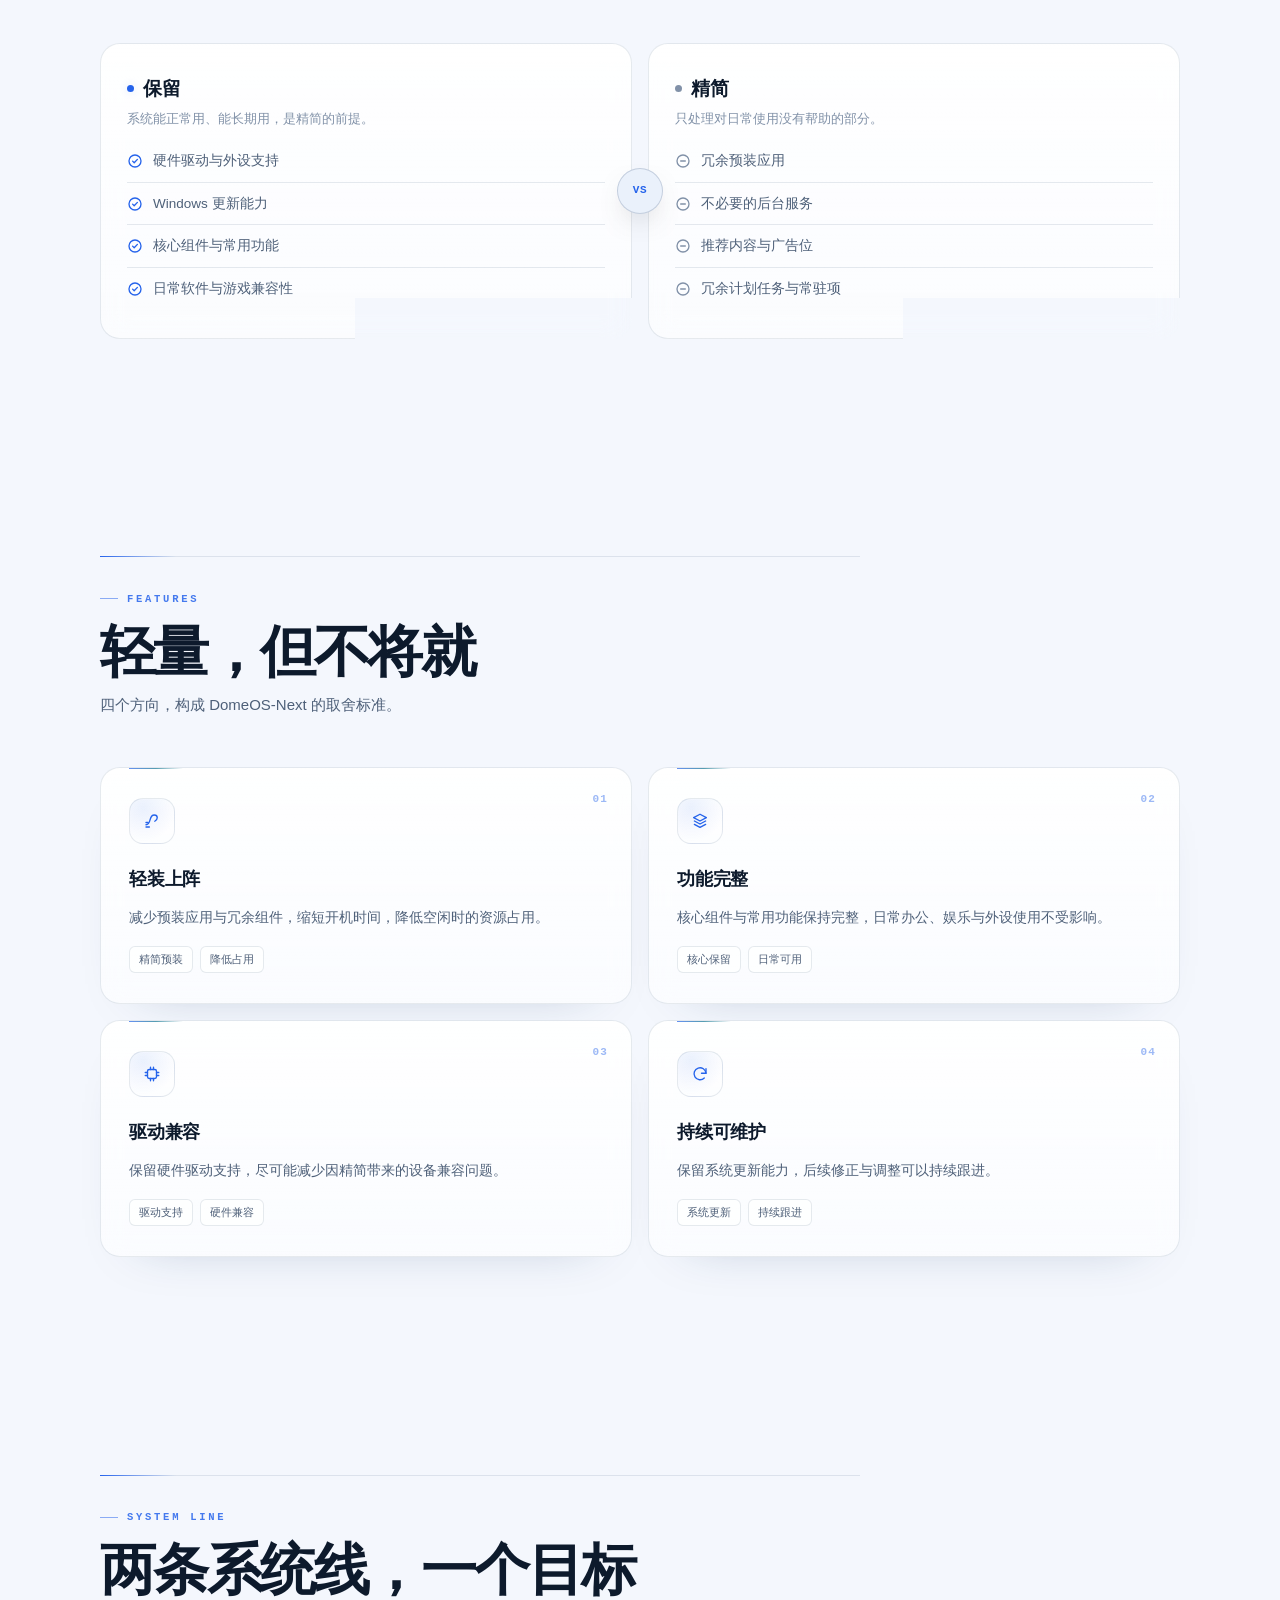
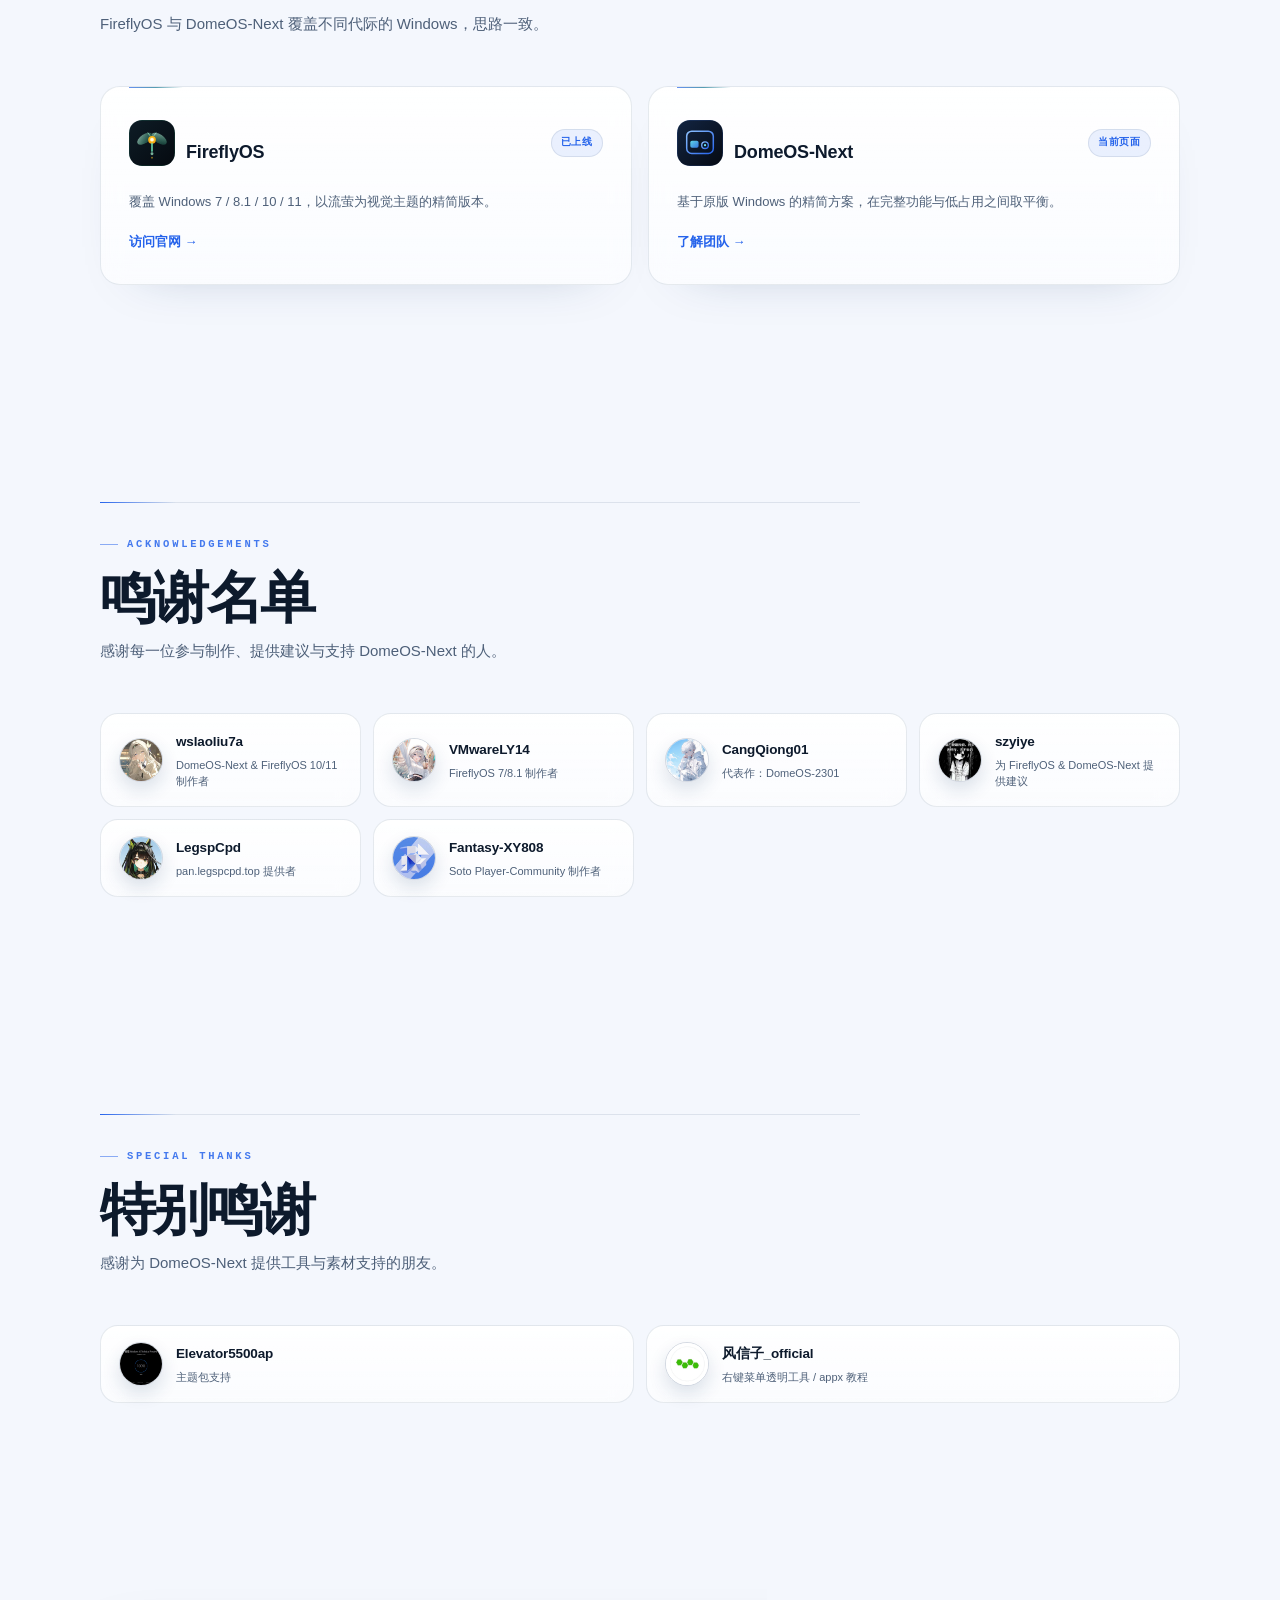
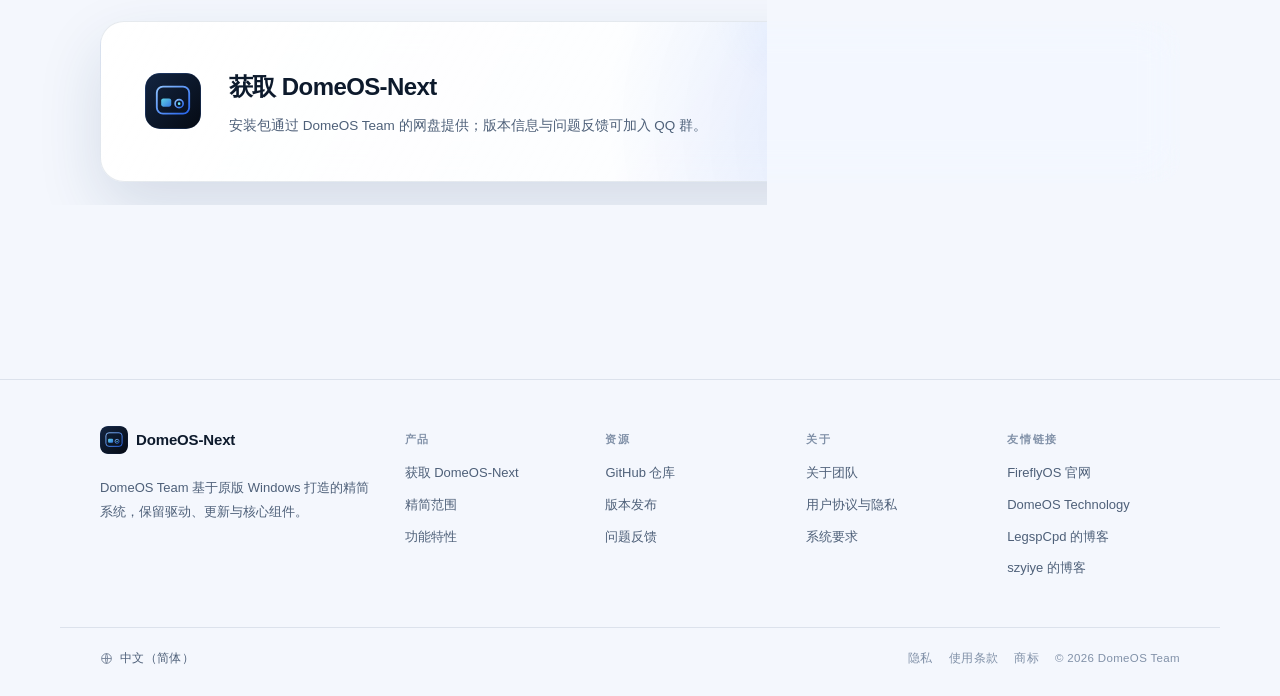
==== commit 14183d84: "feat: 超进化 v2（统一入场动画、Team 深浅色、各站首屏与章节重构）" ====
--- a/index.html
+++ b/index.html
@@ -25,8 +25,18 @@
 <style>html{background:#070b13}html[data-color-mode="light"]{background:#f4f7fd}</style>
 <link rel="stylesheet" href="assets/theme.css" />
 <link rel="stylesheet" href="assets/style.css?v=10" />
+<link rel="stylesheet" href="assets/evolve.css?v=1" />
 </head>
 <body>
+
+<noscript><style>.enter{display:none!important}</style></noscript>
+<div class="enter" id="enter" aria-hidden="true">
+  <div class="enter-inner">
+    <img class="enter-logo" src="assets/logo.svg" alt="" />
+    <span class="enter-word">DomeOS-Next</span>
+    <span class="enter-line"><i></i></span>
+  </div>
+</div>
 
 <div class="bg-scene" aria-hidden="true"></div>
 
@@ -105,6 +115,15 @@
             <img class="shot-img shot-dark" src="assets/preview-dark.jpg" alt="DomeOS-Next 深色模式桌面预览" />
           </div>
         </div>
+        <span class="shot-chip c1"><i></i>驱动保留</span>
+        <span class="shot-chip c2"><i></i>更新保留</span>
+        <span class="shot-chip c3"><i></i>预装精简</span>
+      </div>
+
+      <div class="hero-stats">
+        <div><b>原版基底</b><span>保留完整的 Windows 结构</span></div>
+        <div><b>精简制作</b><span>拿走不必要的后台负担</span></div>
+        <div><b>长期维护</b><span>驱动与更新能力保留</span></div>
       </div>
     </div>
   </section>
@@ -395,6 +414,6 @@
   </div>
 </footer>
 
-<script src="assets/main.js?v=10"></script>
+<script src="assets/main.js?v=11"></script>
 </body>
 </html>
--- a/assets/evolve.css
+++ b/assets/evolve.css
@@ -0,0 +1,377 @@
+/* ==========================================================================
+   DomeOS-Next · 超进化视觉层 v2
+   入场动画 / Fluent 光感 / 悬浮信息片 / 章节编排
+   ========================================================================== */
+
+:root {
+  --ev-ease: cubic-bezier(.22, 1, .36, 1);
+  --ev-mono: "Cascadia Code", "SFMono-Regular", Consolas, monospace;
+}
+
+/* ---------- 统一入场动画 ---------- */
+html.enter-lock,
+html.enter-lock body { overflow: hidden; }
+
+.enter {
+  position: fixed;
+  inset: 0;
+  z-index: 10000;
+  display: grid;
+  place-items: center;
+  background:
+    radial-gradient(ellipse 42% 50% at 50% 46%, rgba(79, 140, 255, .12), transparent 70%),
+    var(--bg);
+  border-radius: 0 0 42px 42px;
+  transition: transform .82s cubic-bezier(.76, 0, .24, 1);
+  will-change: transform;
+}
+.enter-inner {
+  display: flex;
+  flex-direction: column;
+  align-items: center;
+  gap: 18px;
+  animation: enterIn .8s var(--ev-ease) both;
+}
+.enter-logo {
+  width: 54px;
+  height: 54px;
+  padding: 9px;
+  box-sizing: content-box;
+  border-radius: 18px;
+  border: 1px solid var(--border-strong);
+  background: var(--surface-2);
+  box-shadow: 0 0 64px var(--glow);
+}
+.enter-word {
+  font-family: var(--ev-mono);
+  font-size: 11px;
+  font-weight: 600;
+  letter-spacing: .46em;
+  text-indent: .46em;
+  text-transform: uppercase;
+  color: var(--text);
+  opacity: .8;
+}
+.enter-line {
+  width: 148px;
+  height: 2px;
+  border-radius: 2px;
+  overflow: hidden;
+  background: rgba(255, 255, 255, .10);
+}
+html[data-color-mode="light"] .enter-line { background: rgba(18, 48, 92, .12); }
+.enter-line i {
+  display: block;
+  width: 100%;
+  height: 100%;
+  background: linear-gradient(90deg, var(--blue), var(--cyan));
+  transform-origin: 0 50%;
+  animation: enterLoad 1s cubic-bezier(.65, 0, .35, 1) .12s both;
+}
+html.enter-done .enter { transform: translateY(-101%); }
+
+@keyframes enterIn {
+  from { opacity: 0; transform: translateY(16px) scale(.98); }
+  to { opacity: 1; transform: none; }
+}
+@keyframes enterLoad {
+  from { transform: scaleX(0); }
+  to { transform: scaleX(1); }
+}
+
+@keyframes heroRise {
+  from { opacity: 0; transform: translateY(20px); }
+  to { opacity: 1; transform: none; }
+}
+@keyframes heroVisual {
+  from { opacity: 0; transform: translateY(18px) scale(.965); }
+  to { opacity: 1; transform: none; }
+}
+html.enter-done .hero .hero-badge { animation: heroRise .8s var(--ev-ease) .12s backwards; }
+html.enter-done .hero h1 { animation: heroRise .95s var(--ev-ease) .2s backwards; }
+html.enter-done .hero .lead { animation: heroRise .9s var(--ev-ease) .3s backwards; }
+html.enter-done .hero .hero-actions { animation: heroRise .9s var(--ev-ease) .38s backwards; }
+html.enter-done .hero .hero-note { animation: heroRise .8s var(--ev-ease) .46s backwards; }
+html.enter-done .window-wrap { animation: heroVisual 1.15s var(--ev-ease) .24s backwards; }
+html.enter-done .hero-stats { animation: heroRise .9s var(--ev-ease) .55s backwards; }
+
+/* ---------- 首屏 ---------- */
+.hero { position: relative; padding-top: clamp(60px, 8vw, 106px); }
+.hero::before {
+  content: "";
+  position: absolute;
+  inset: -200px -5% auto;
+  height: 720px;
+  z-index: -1;
+  background:
+    radial-gradient(ellipse 40% 46% at 62% 28%, var(--glow), transparent 70%),
+    radial-gradient(ellipse 24% 30% at 84% 6%, var(--glow-2), transparent 72%);
+  filter: blur(6px);
+  pointer-events: none;
+}
+.hero-grid { row-gap: 30px; }
+.hero h1 { font-size: clamp(46px, 6.6vw, 84px); white-space: nowrap; }
+.hero .lead { font-size: clamp(16px, 1.7vw, 18px); }
+.window-wrap { position: relative; }
+.window-wrap .shot-frame {
+  position: relative;
+  border-radius: 20px;
+  box-shadow:
+    0 40px 90px -46px rgba(0, 0, 0, .8),
+    0 0 0 1px var(--accent-soft),
+    inset 0 1px 0 rgba(255, 255, 255, .10);
+}
+.shot-frame::after {
+  content: "";
+  position: absolute;
+  inset: 0;
+  border-radius: inherit;
+  background: linear-gradient(120deg, rgba(255, 255, 255, .14), transparent 32%);
+  opacity: .5;
+  pointer-events: none;
+}
+.shot-badge { box-shadow: inset 0 1px 0 rgba(255, 255, 255, .08); }
+
+/* 悬浮信息片 */
+.shot-chip {
+  position: absolute;
+  z-index: 3;
+  display: inline-flex;
+  align-items: center;
+  gap: 7px;
+  padding: 8px 13px;
+  border: 1px solid var(--border-strong);
+  border-radius: 999px;
+  background: var(--surface-2);
+  -webkit-backdrop-filter: blur(16px) saturate(150%);
+  backdrop-filter: blur(16px) saturate(150%);
+  font-size: 11.5px;
+  font-weight: 600;
+  color: var(--text);
+  box-shadow: 0 18px 40px -22px rgba(0, 0, 0, .7);
+  animation: chipFloat 7s ease-in-out infinite;
+  pointer-events: none;
+}
+.shot-chip i {
+  width: 6px;
+  height: 6px;
+  border-radius: 50%;
+  background: var(--cyan);
+  box-shadow: 0 0 10px var(--cyan);
+}
+.shot-chip.c1 { top: 54px; right: -20px; }
+.shot-chip.c2 { bottom: 74px; left: -22px; animation-delay: -2.2s; }
+.shot-chip.c3 { bottom: -16px; right: 34px; animation-delay: -4.4s; }
+@keyframes chipFloat {
+  0%, 100% { transform: translateY(0); }
+  50% { transform: translateY(-7px); }
+}
+
+/* 首屏数据条 */
+.hero-stats {
+  grid-column: 1 / -1;
+  display: grid;
+  grid-template-columns: repeat(3, 1fr);
+  gap: 18px;
+  padding-top: 24px;
+  border-top: 1px solid var(--border);
+}
+.hero-stats div { position: relative; padding-left: 14px; }
+.hero-stats div::before {
+  content: "";
+  position: absolute;
+  left: 0;
+  top: 3px;
+  bottom: 3px;
+  width: 2px;
+  border-radius: 2px;
+  background: linear-gradient(180deg, var(--blue), transparent);
+}
+.hero-stats b {
+  display: block;
+  font-size: 14px;
+  font-weight: 650;
+  letter-spacing: -.01em;
+}
+.hero-stats span { display: block; margin-top: 4px; font-size: 12px; color: var(--text-3); }
+
+/* ---------- 章节标题 ---------- */
+.section-head {
+  position: relative;
+  max-width: 760px;
+  padding-top: 24px;
+  border-top: 1px solid var(--border);
+}
+.section-head::before {
+  content: "";
+  position: absolute;
+  top: -1px;
+  left: 0;
+  width: 76px;
+  height: 1px;
+  background: linear-gradient(90deg, var(--blue), transparent);
+}
+.eyebrow {
+  font-family: var(--ev-mono);
+  font-size: 10.5px;
+  letter-spacing: .26em;
+  color: var(--blue);
+  opacity: .85;
+}
+.section-title {
+  font-size: clamp(34px, 4.8vw, 56px);
+  letter-spacing: -.045em;
+  line-height: 1.06;
+}
+.section-sub { max-width: 600px; }
+
+/* ---------- 卡片 ---------- */
+.card {
+  padding: 30px 28px;
+  border-radius: 20px;
+  background: linear-gradient(180deg, var(--surface), rgba(255, 255, 255, .012));
+  box-shadow: 0 24px 60px -48px rgba(0, 0, 0, .9);
+}
+html[data-color-mode="light"] .card {
+  background: linear-gradient(180deg, rgba(255, 255, 255, .94), rgba(255, 255, 255, .62));
+  box-shadow: 0 22px 54px -42px rgba(23, 55, 100, .35);
+}
+.card::before {
+  content: "";
+  position: absolute;
+  top: 0;
+  left: 28px;
+  width: 54px;
+  height: 1px;
+  background: linear-gradient(90deg, var(--blue), var(--cyan), transparent);
+  opacity: .7;
+}
+.card-icon {
+  width: 46px;
+  height: 46px;
+  border-radius: 14px;
+  border: 1px solid var(--border);
+  background: radial-gradient(circle at 30% 20%, var(--accent-g), transparent 72%);
+  box-shadow: inset 0 1px 0 rgba(255, 255, 255, .09);
+}
+.card-index {
+  font-family: var(--ev-mono);
+  font-size: 11px;
+  color: var(--blue);
+  opacity: .45;
+}
+.card h3 { margin-top: 20px; font-size: 18px; letter-spacing: -.01em; }
+.card p { margin-top: 10px; }
+.card:hover { box-shadow: 0 30px 70px -44px rgba(0, 0, 0, .9), 0 0 0 1px var(--accent-soft); }
+html[data-color-mode="light"] .card:hover { box-shadow: 0 26px 60px -40px rgba(23, 55, 100, .4), 0 0 0 1px var(--accent-soft); }
+
+/* ---------- 精简范围 ---------- */
+.compare-grid { position: relative; gap: 16px; }
+.compare-grid::after {
+  content: "VS";
+  position: absolute;
+  left: 50%;
+  top: 50%;
+  transform: translate(-50%, -50%);
+  width: 46px;
+  height: 46px;
+  display: grid;
+  place-items: center;
+  border-radius: 50%;
+  border: 1px solid var(--border-strong);
+  background: var(--bg-2, var(--bg));
+  font-family: var(--ev-mono);
+  font-size: 11px;
+  font-weight: 600;
+  letter-spacing: .06em;
+  color: var(--blue);
+  box-shadow: 0 12px 30px -16px rgba(0, 0, 0, .7);
+  z-index: 2;
+}
+.compare-panel {
+  border-radius: 20px;
+  padding: 28px 26px;
+  background: linear-gradient(180deg, var(--surface), rgba(255, 255, 255, .012));
+}
+html[data-color-mode="light"] .compare-panel {
+  background: linear-gradient(180deg, rgba(255, 255, 255, .94), rgba(255, 255, 255, .62));
+}
+.compare-panel h3 { font-size: 19px; letter-spacing: -.02em; }
+.check-list li { padding: 9px 0; }
+.check-list li + li { border-top: 1px solid var(--border); }
+
+/* ---------- 产品卡 ---------- */
+.product-card { padding: 30px 28px; }
+.product-top img { width: 46px; height: 46px; border-radius: 13px; }
+.product-top h3 { font-size: 18px; }
+.product-card .state {
+  font-family: var(--ev-mono);
+  font-size: 10px;
+  letter-spacing: .08em;
+  padding: 4px 9px;
+}
+.product-link { font-weight: 600; }
+
+/* ---------- 鸣谢 ---------- */
+.thanks-card {
+  padding: 16px 18px;
+  border-radius: 18px;
+  background: linear-gradient(180deg, var(--surface), rgba(255, 255, 255, .012));
+}
+html[data-color-mode="light"] .thanks-card {
+  background: linear-gradient(180deg, rgba(255, 255, 255, .94), rgba(255, 255, 255, .62));
+}
+.thanks-card img {
+  box-shadow: 0 0 0 2px var(--bg), 0 0 0 3px var(--accent-line), 0 10px 22px rgba(0, 0, 0, .25);
+}
+.thanks-card:hover { border-color: var(--accent-line); }
+
+/* ---------- CTA ---------- */
+.cta-panel {
+  position: relative;
+  padding: clamp(30px, 4vw, 44px);
+  border-radius: 24px;
+  background:
+    radial-gradient(ellipse 44% 120% at 84% 0%, var(--glow), transparent 62%),
+    linear-gradient(120deg, var(--surface-2), transparent 62%);
+  overflow: hidden;
+}
+html[data-color-mode="light"] .cta-panel {
+  background:
+    radial-gradient(ellipse 44% 120% at 84% 0%, rgba(79, 140, 255, .18), transparent 62%),
+    linear-gradient(120deg, #ffffff, rgba(255, 255, 255, .58));
+}
+.cta-panel::after {
+  content: "";
+  position: absolute;
+  right: -50px;
+  bottom: -90px;
+  width: 240px;
+  height: 240px;
+  border-radius: 50%;
+  border: 1px dashed var(--border);
+  opacity: .5;
+  pointer-events: none;
+}
+.cta-panel img { width: 56px; height: 56px; border-radius: 15px; }
+.cta-text h2 { font-size: 24px; letter-spacing: -.025em; }
+
+/* ---------- 响应式 ---------- */
+@media (max-width: 900px) {
+  .shot-chip { display: none; }
+}
+@media (max-width: 820px) {
+  .hero-stats { grid-template-columns: 1fr; gap: 14px; }
+  .compare-grid::after { display: none; }
+}
+@media (max-width: 520px) {
+  .hero h1 { white-space: normal; font-size: 44px; }
+}
+
+/* ---------- 降级 ---------- */
+@media (prefers-reduced-motion: reduce) {
+  .enter { display: none; }
+  html.enter-lock, html.enter-lock body { overflow: auto; }
+  .enter-line i, .shot-chip { animation: none !important; }
+  html.enter-done .hero * { animation: none !important; }
+}
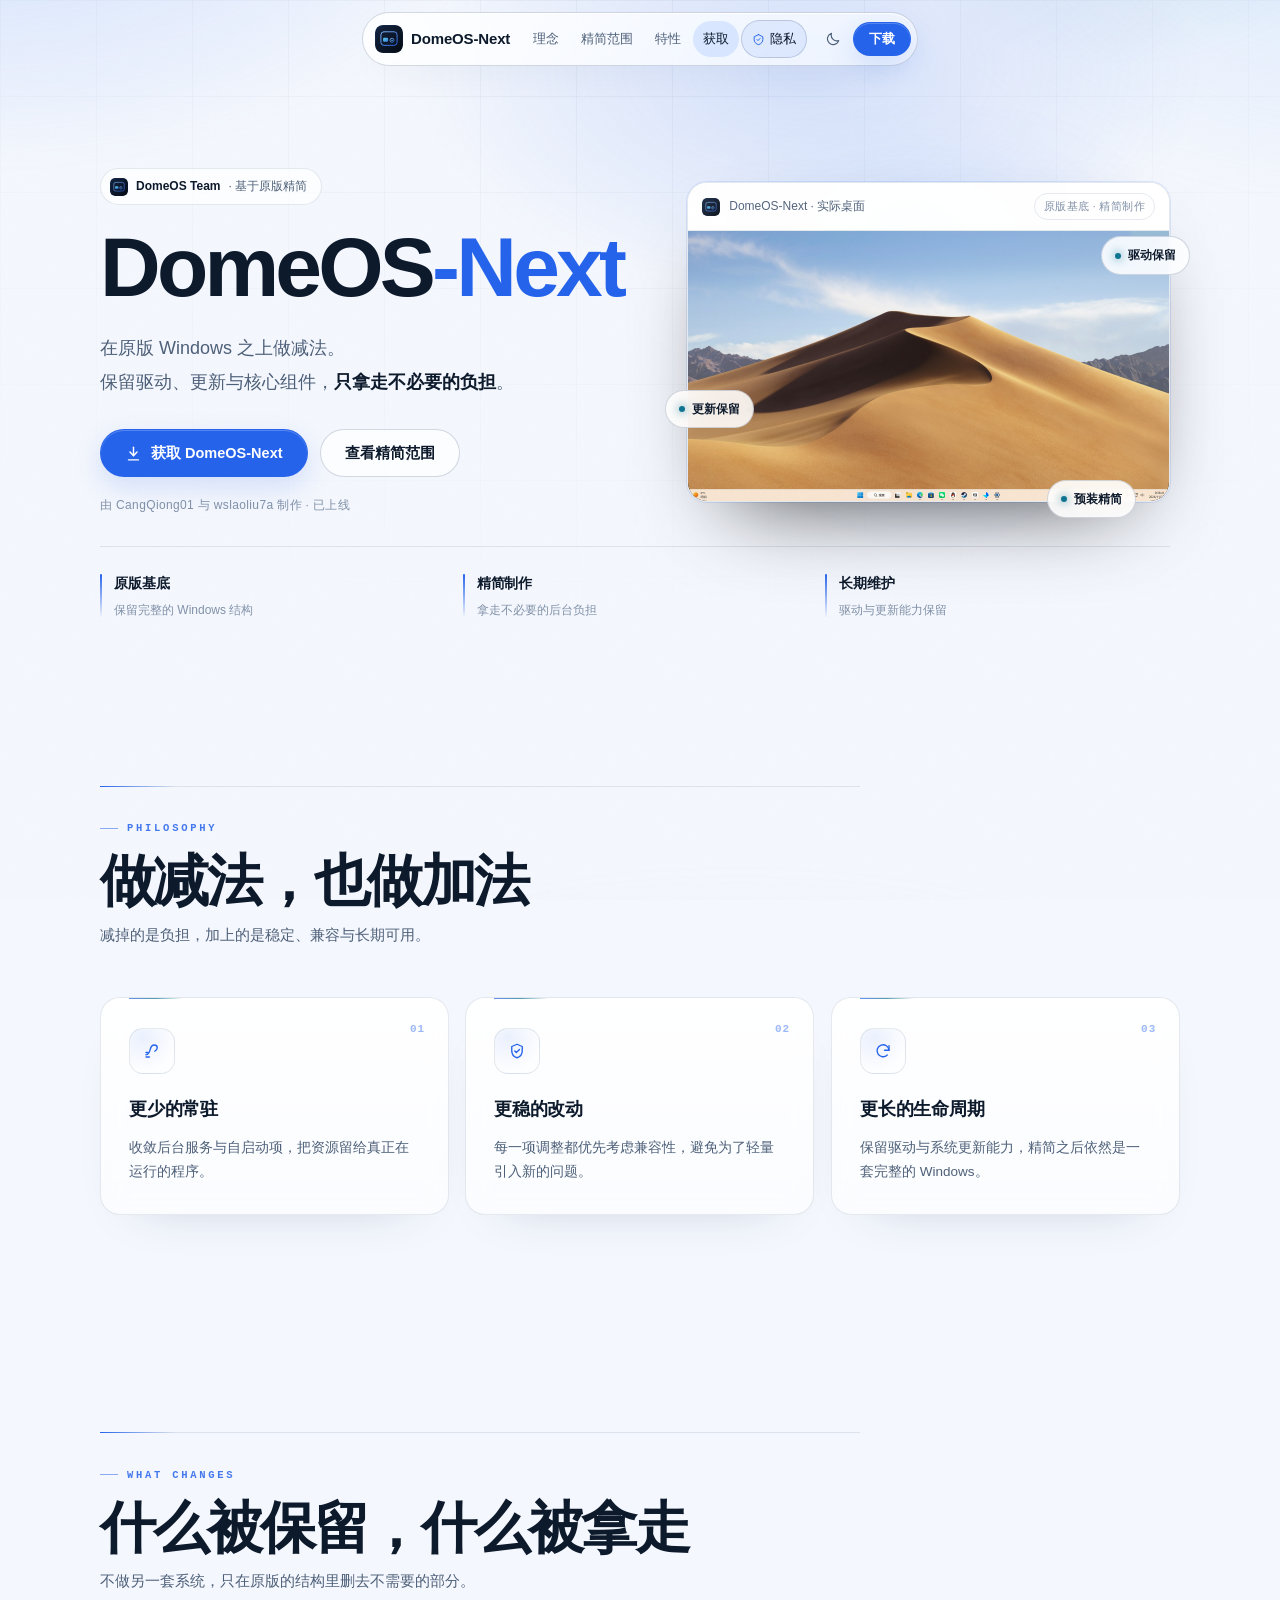
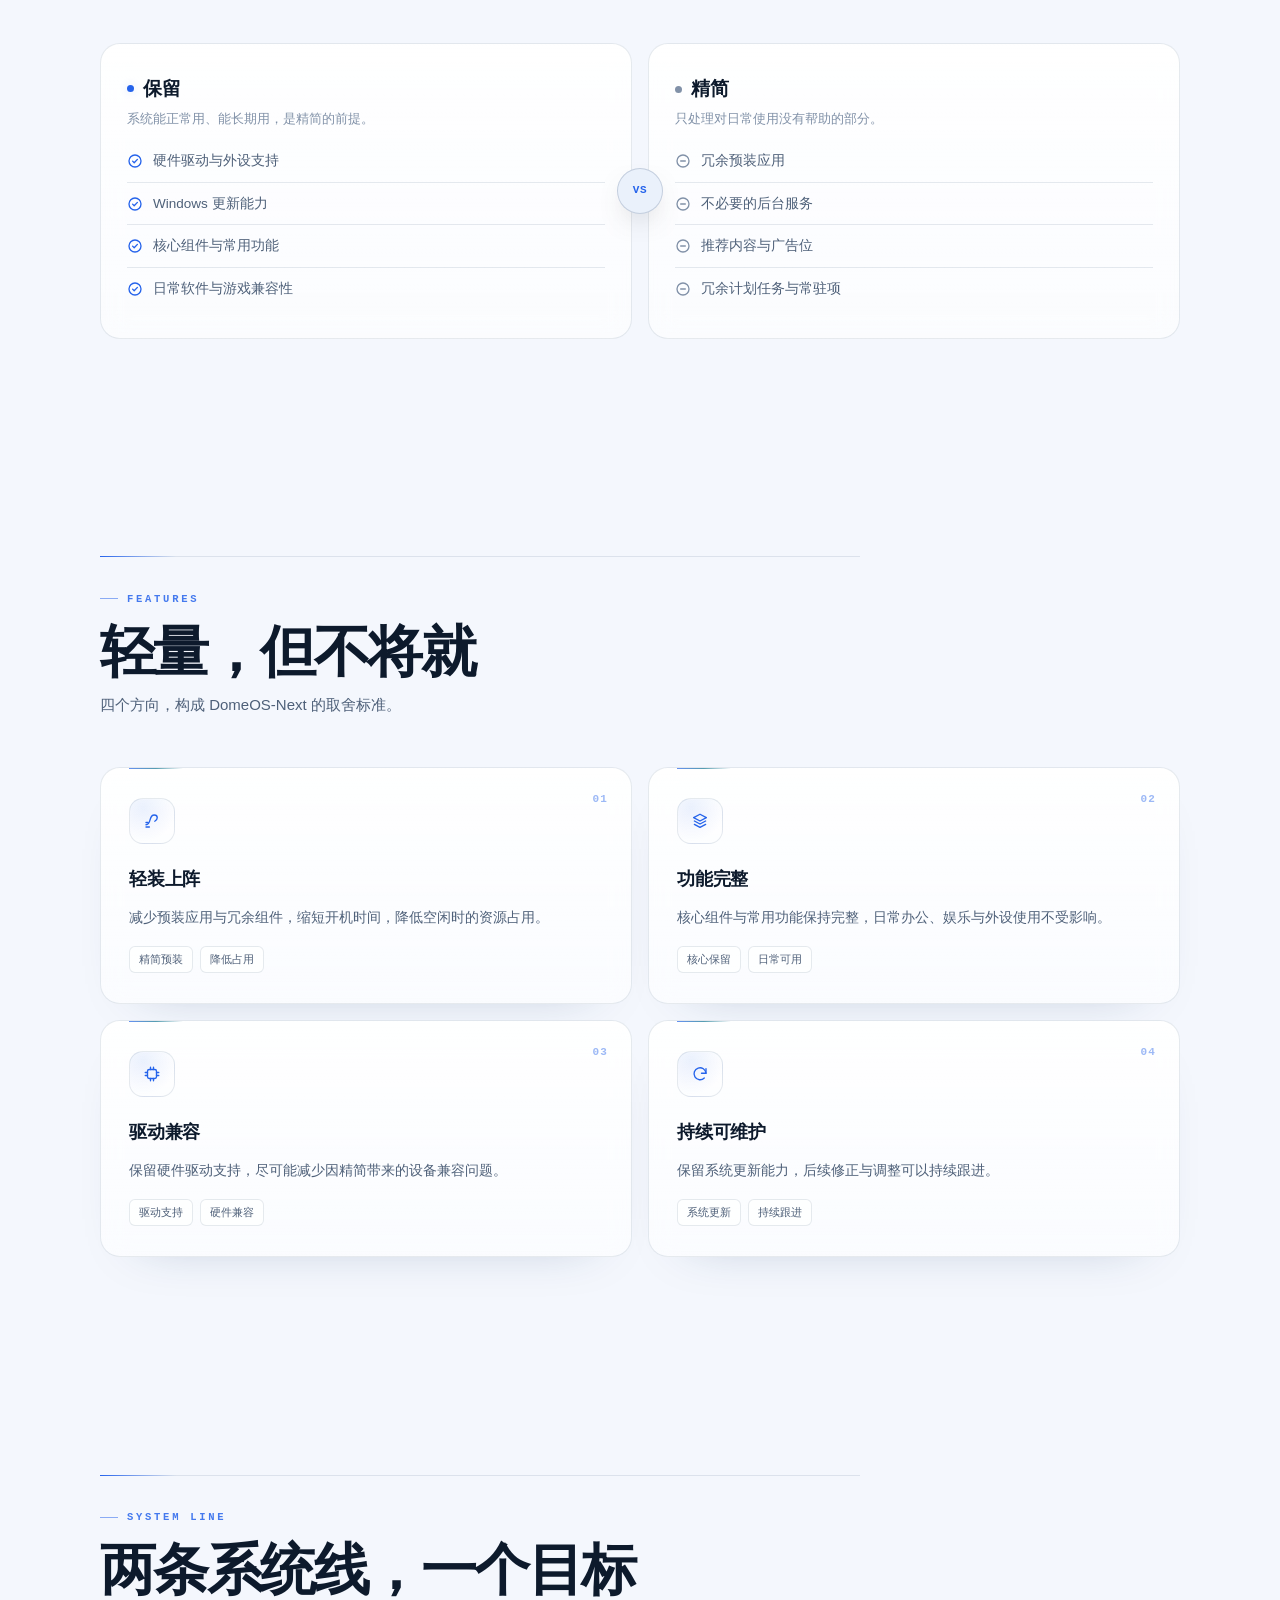
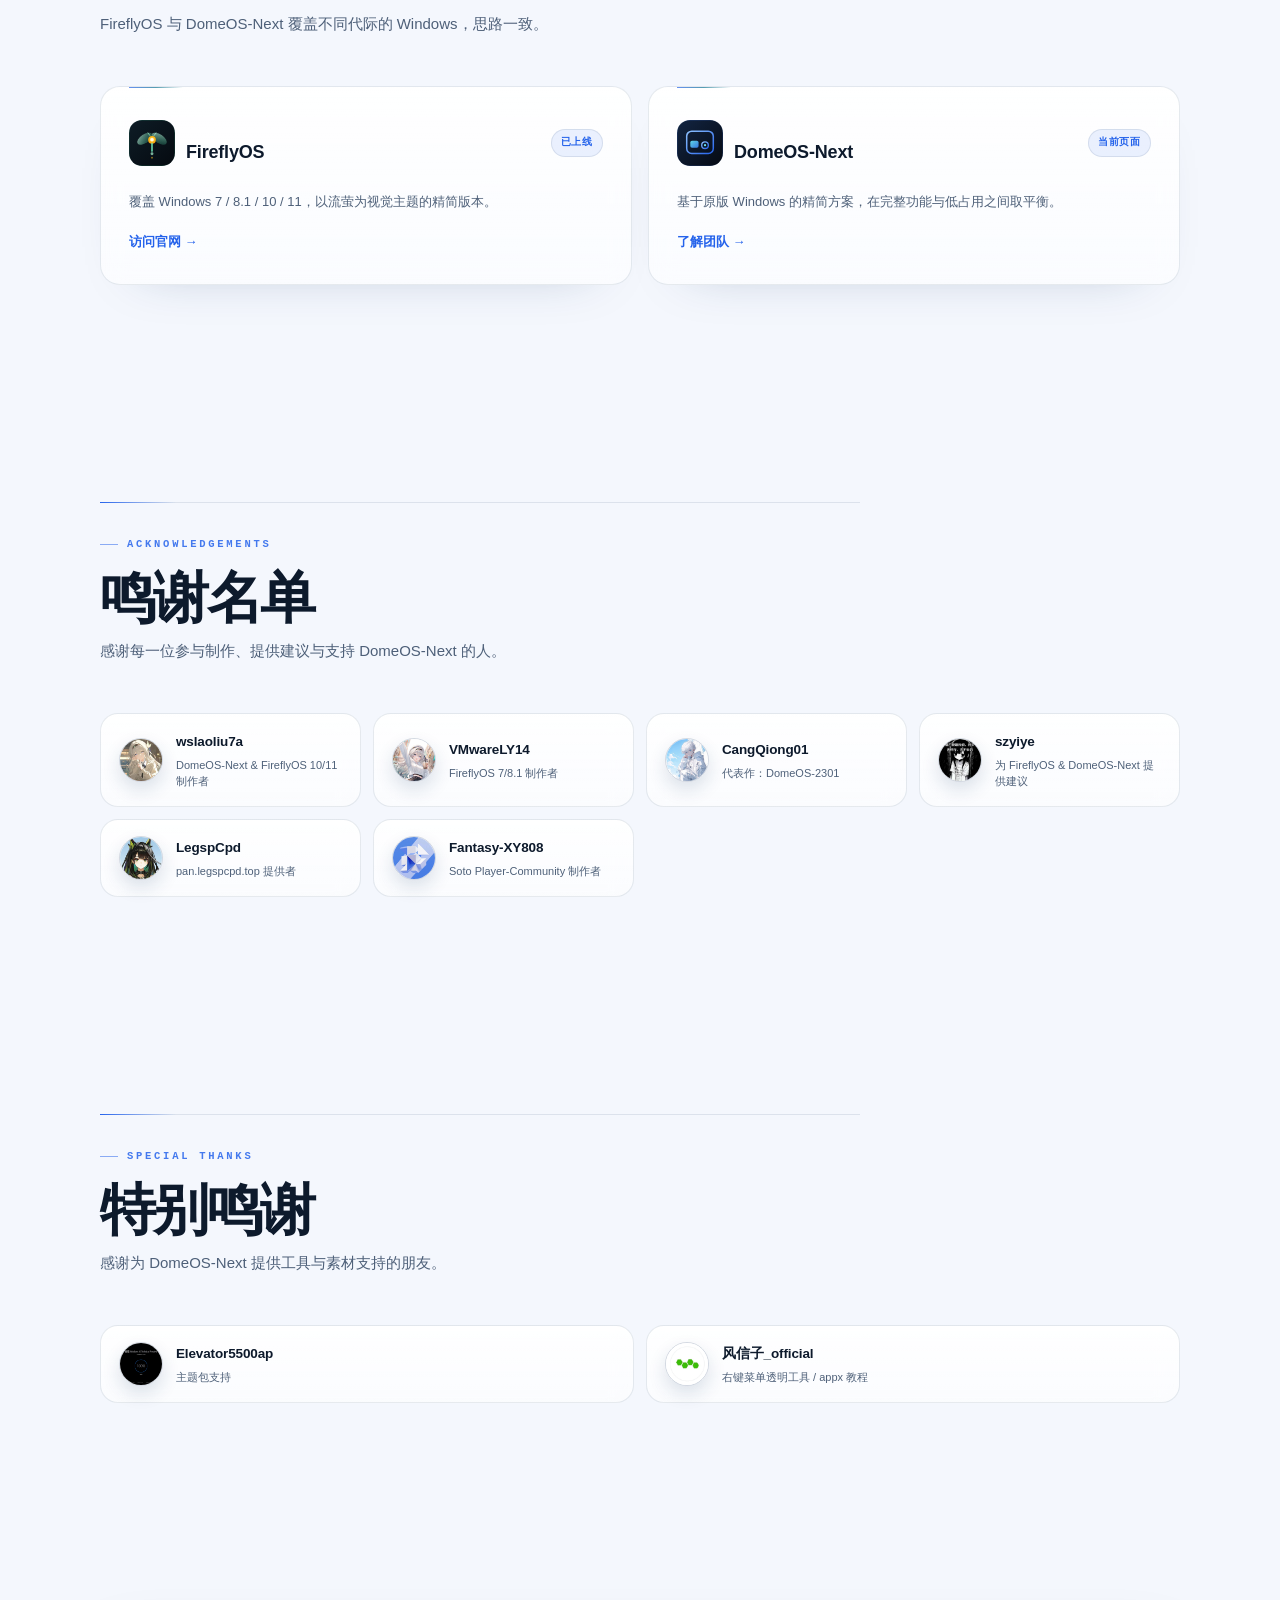
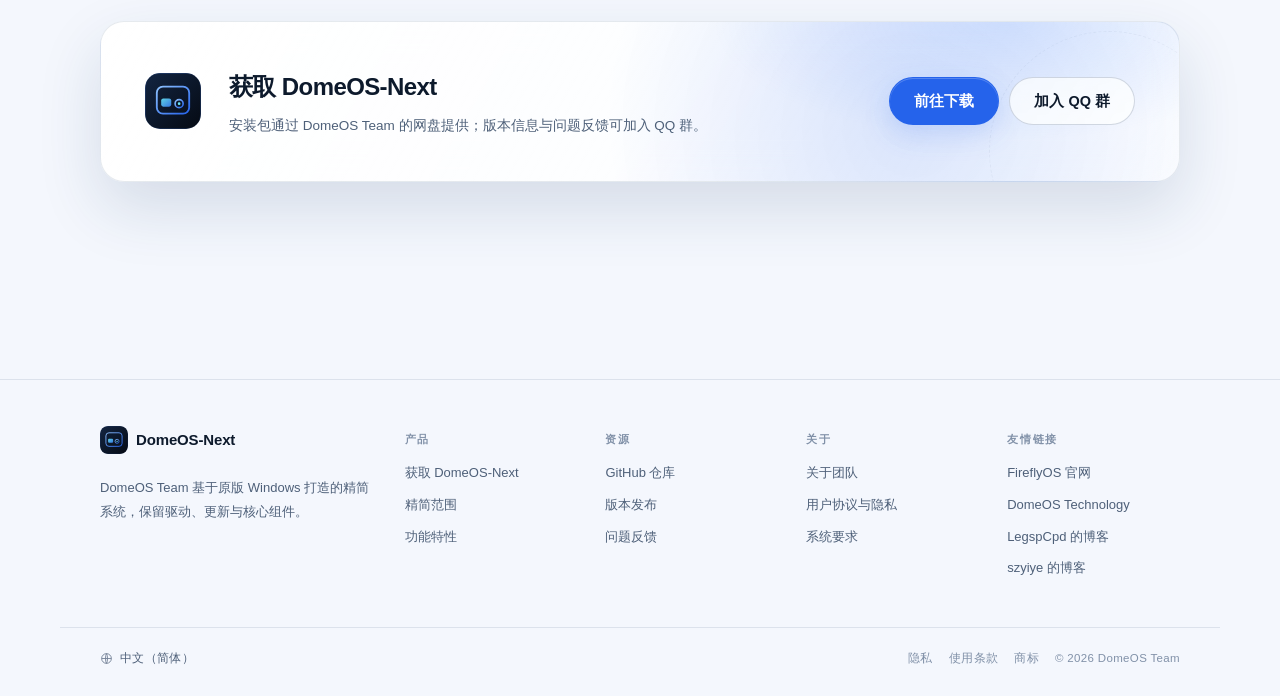
==== commit 7ad44ebd: "chore: 商标链接指向 DomeOS Team 关于页" ====
--- a/index.html
+++ b/index.html
@@ -408,7 +408,7 @@
     <div class="footer-legal">
       <a href="https://liu7pro.github.io/DomeOS-Team/legal.html">隐私</a>
       <a href="https://liu7pro.github.io/DomeOS-Team/legal.html">使用条款</a>
-      <a href="https://liu7pro.github.io/about.html">商标</a>
+      <a href="https://liu7pro.github.io/DomeOS-Team/about.html">商标</a>
       <a href="https://liu7pro.github.io/DomeOS-Team/">© <span id="year">2026</span> DomeOS Team</a>
     </div>
   </div>
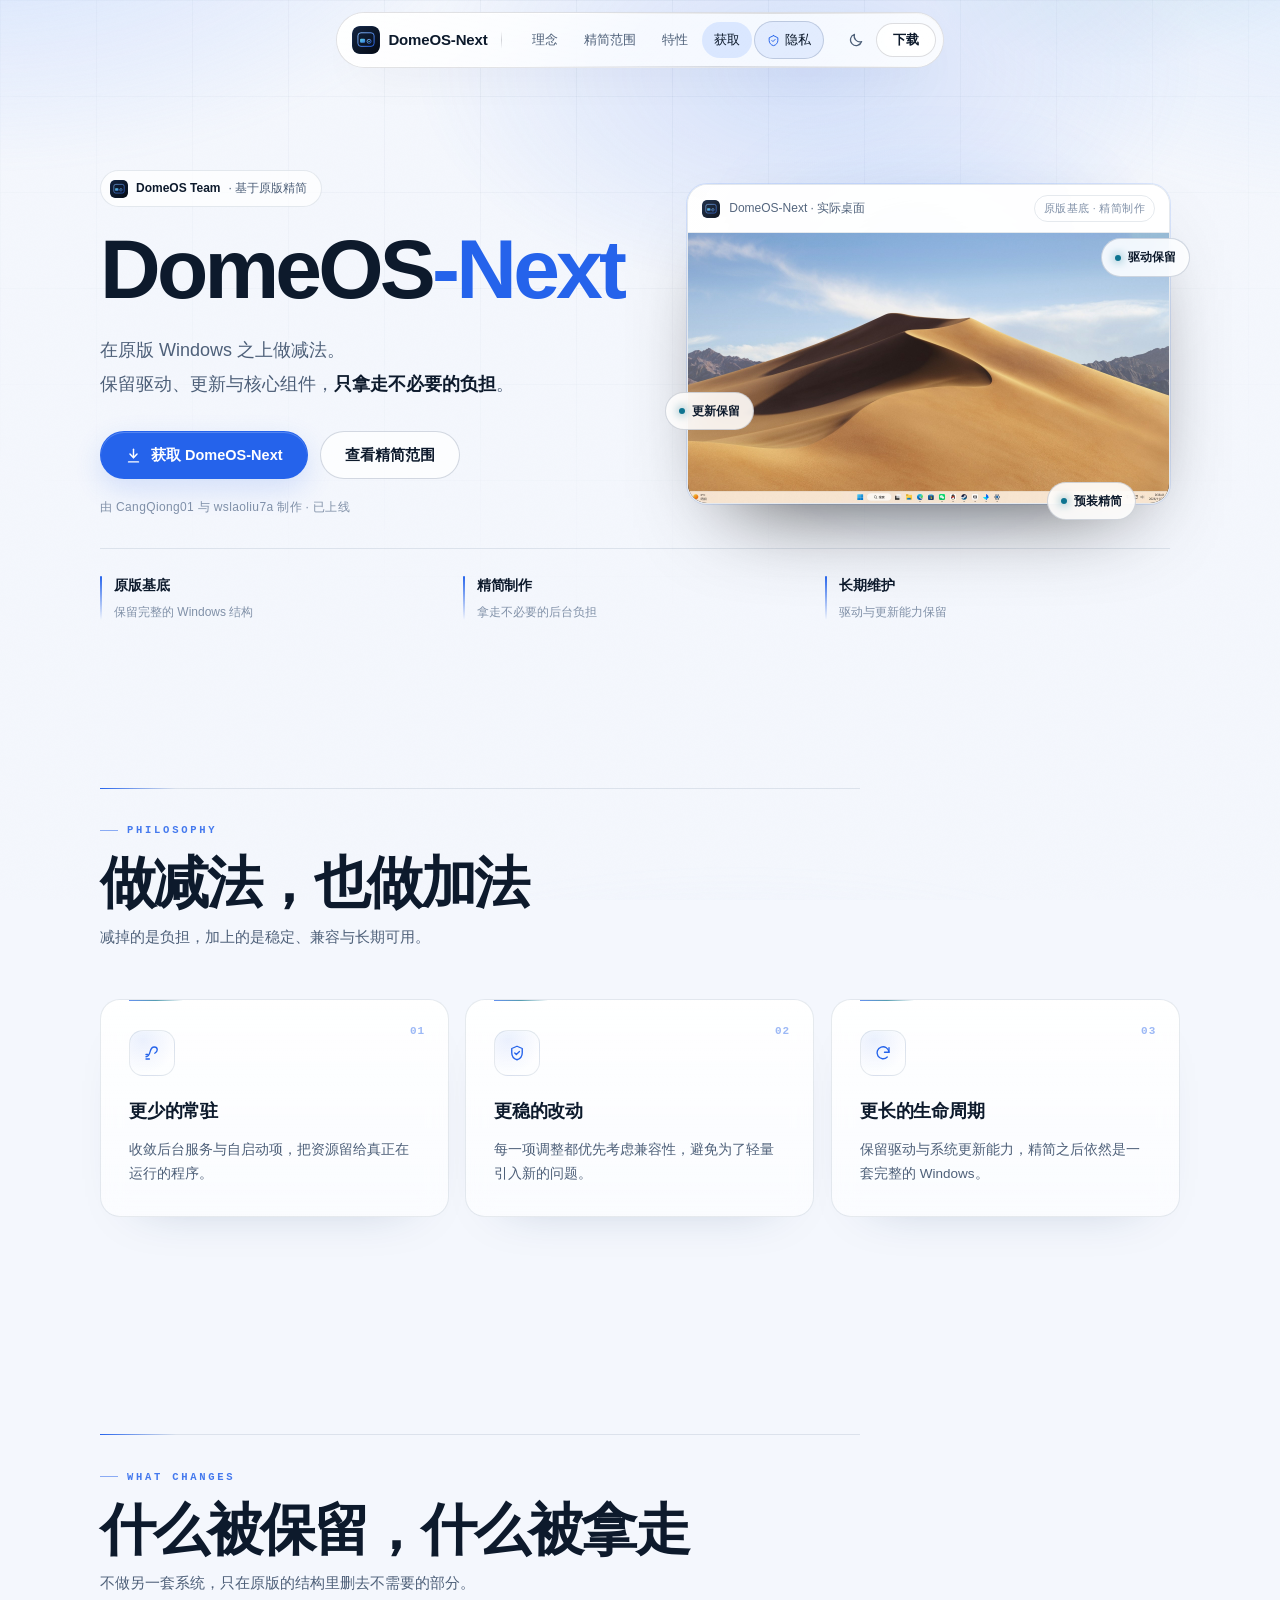
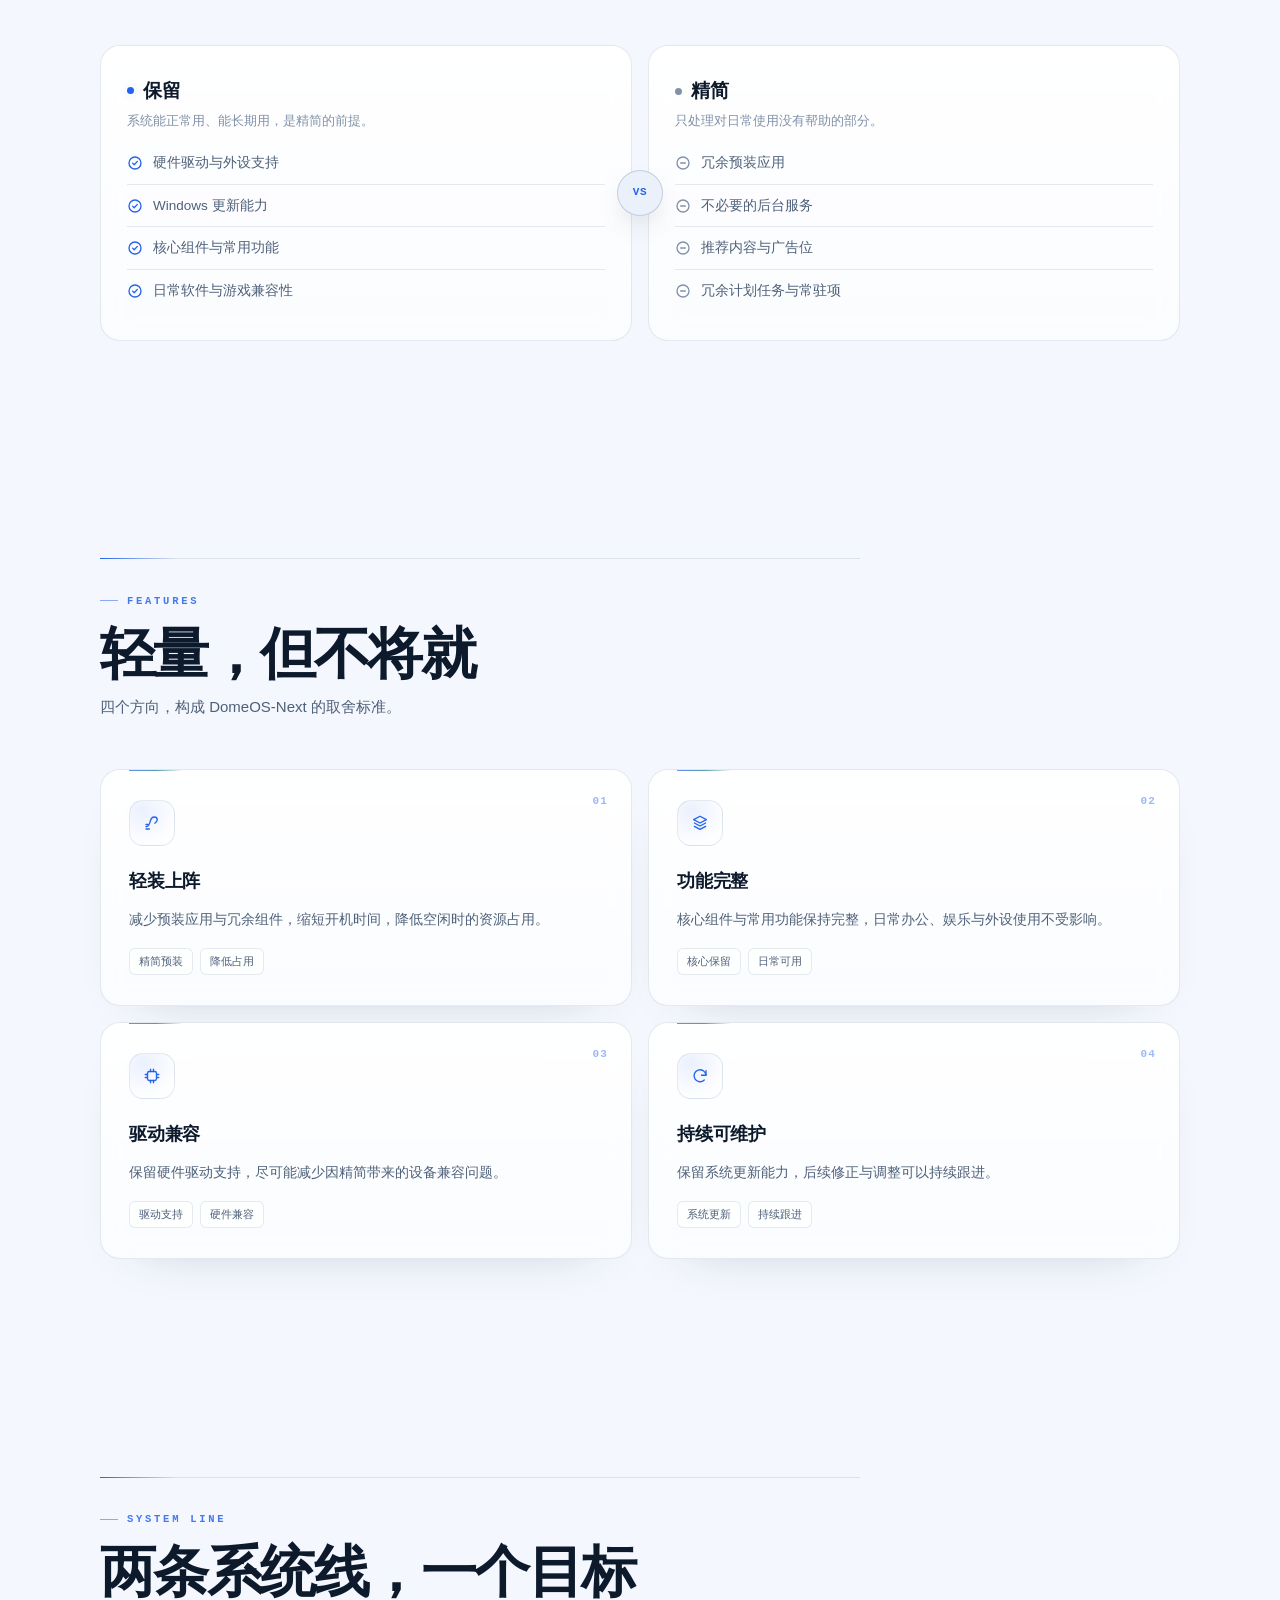
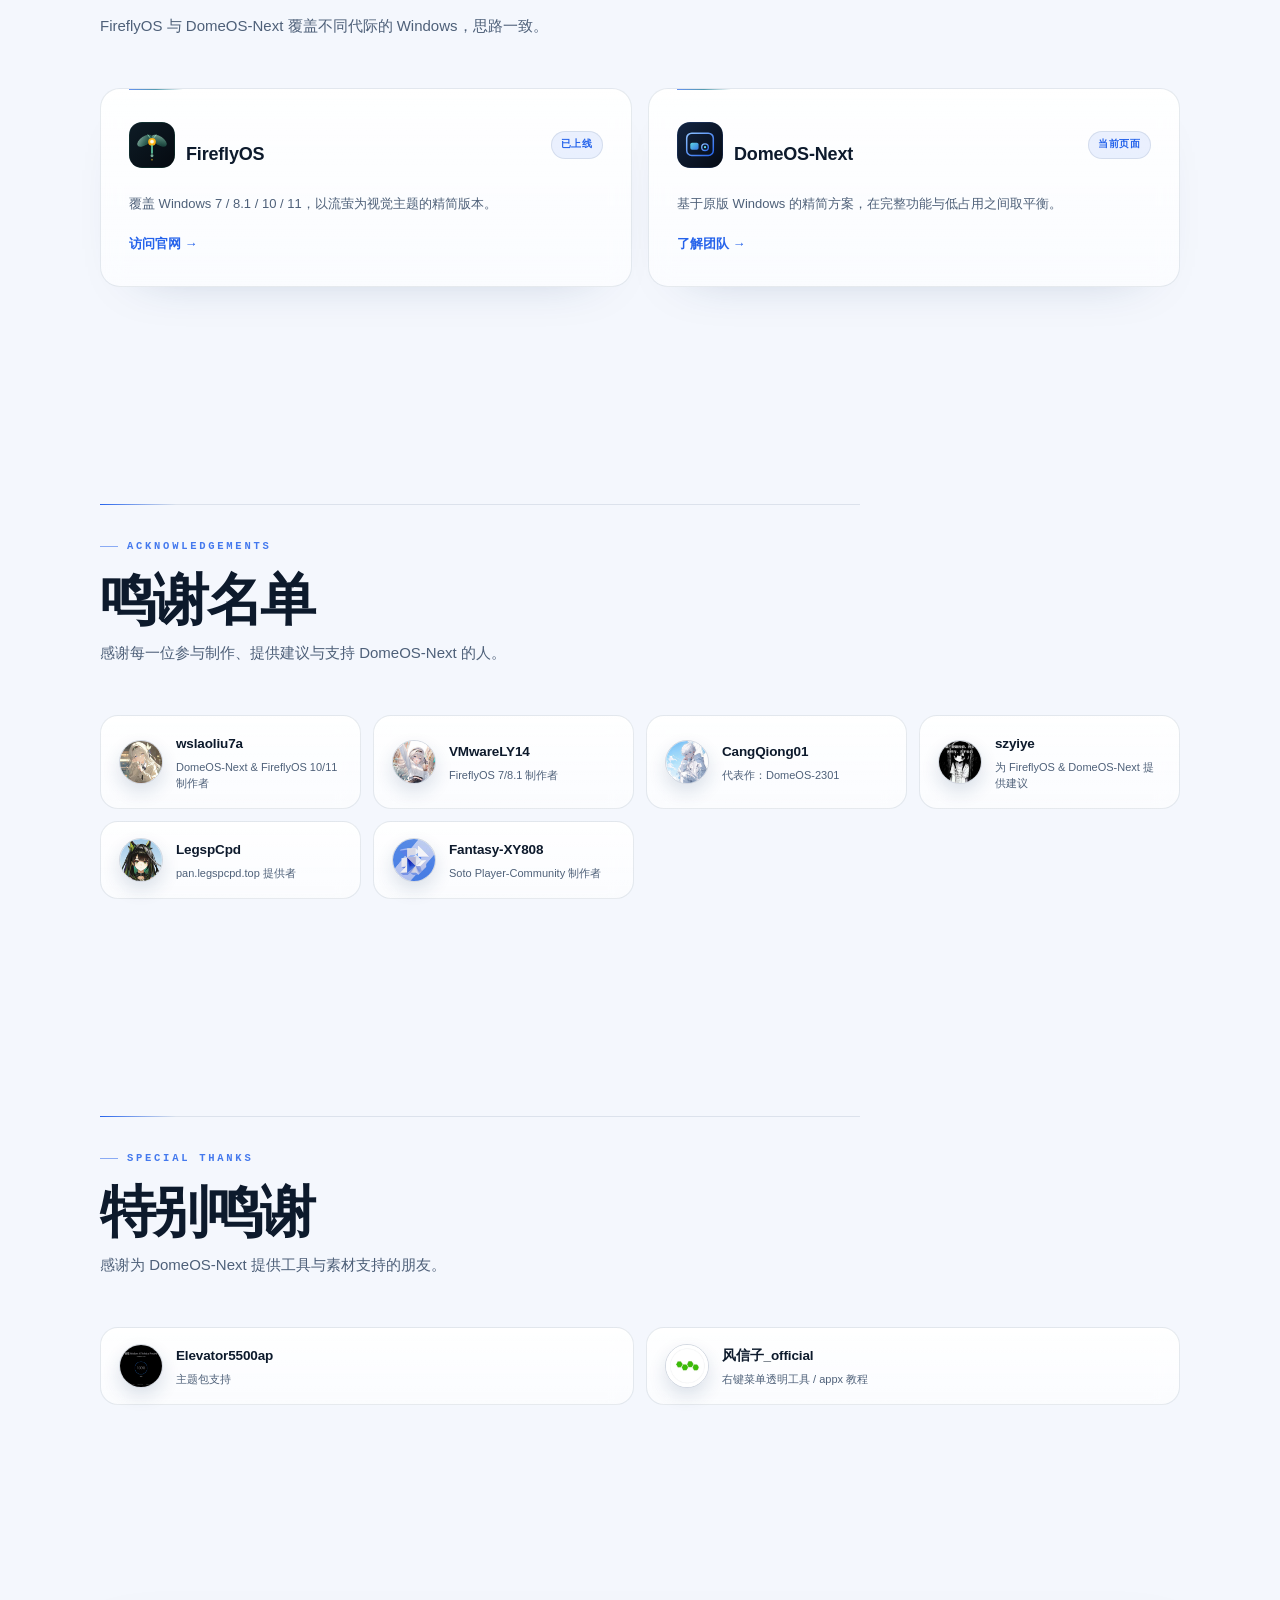
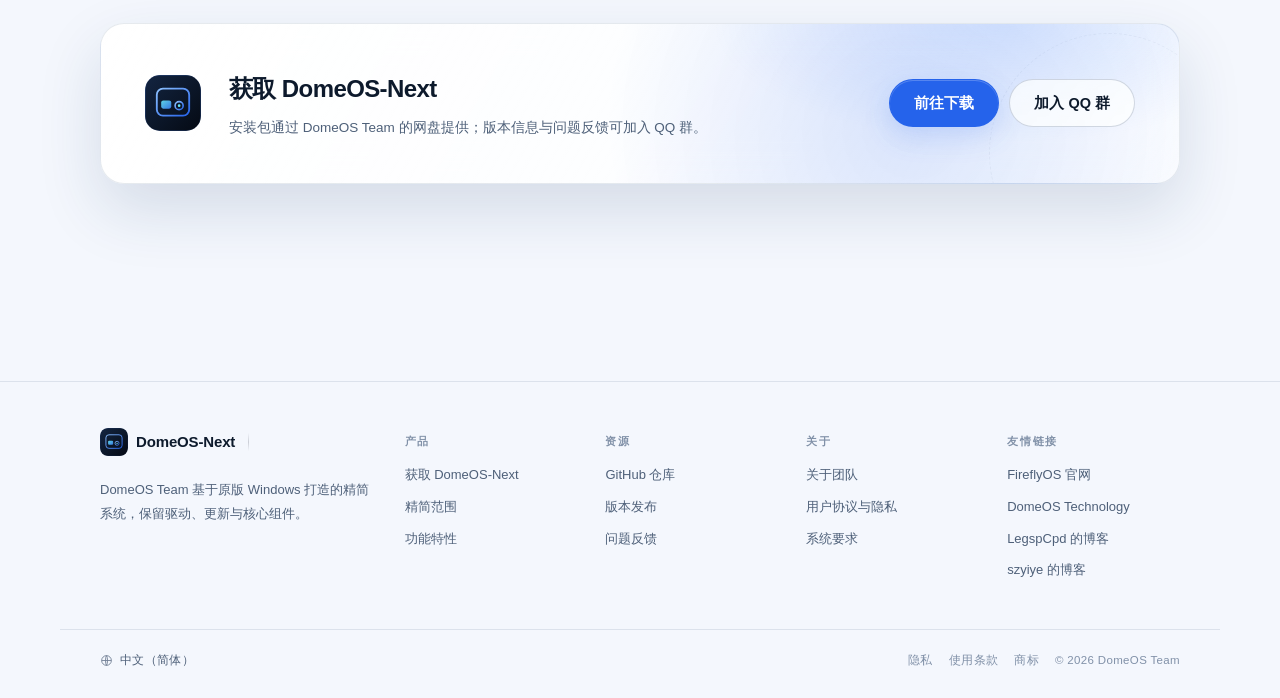
==== commit ef14ca26: "feat: 顶栏改为 DomeOS AI 同款液态玻璃，入场改为淡出幕布" ====
--- a/index.html
+++ b/index.html
@@ -25,18 +25,11 @@
 <style>html{background:#070b13}html[data-color-mode="light"]{background:#f4f7fd}</style>
 <link rel="stylesheet" href="assets/theme.css" />
 <link rel="stylesheet" href="assets/style.css?v=10" />
-<link rel="stylesheet" href="assets/evolve.css?v=1" />
+<link rel="stylesheet" href="assets/evolve.css?v=2" />
 </head>
 <body>
 
-<noscript><style>.enter{display:none!important}</style></noscript>
-<div class="enter" id="enter" aria-hidden="true">
-  <div class="enter-inner">
-    <img class="enter-logo" src="assets/logo.svg" alt="" />
-    <span class="enter-word">DomeOS-Next</span>
-    <span class="enter-line"><i></i></span>
-  </div>
-</div>
+<div class="page-curtain" aria-hidden="true"></div>
 
 <div class="bg-scene" aria-hidden="true"></div>
 
@@ -414,6 +407,6 @@
   </div>
 </footer>
 
-<script src="assets/main.js?v=11"></script>
+<script src="assets/main.js?v=12"></script>
 </body>
 </html>
--- a/assets/evolve.css
+++ b/assets/evolve.css
@@ -8,92 +8,116 @@
   --ev-mono: "Cascadia Code", "SFMono-Regular", Consolas, monospace;
 }
 
-/* ---------- 统一入场动画 ---------- */
-html.enter-lock,
-html.enter-lock body { overflow: hidden; }
-
-.enter {
+/* ---------- 统一入场：DomeOS AI 同款淡出幕布 ---------- */
+.page-curtain {
   position: fixed;
   inset: 0;
   z-index: 10000;
-  display: grid;
-  place-items: center;
-  background:
-    radial-gradient(ellipse 42% 50% at 50% 46%, rgba(79, 140, 255, .12), transparent 70%),
-    var(--bg);
-  border-radius: 0 0 42px 42px;
-  transition: transform .82s cubic-bezier(.76, 0, .24, 1);
-  will-change: transform;
-}
-.enter-inner {
-  display: flex;
-  flex-direction: column;
-  align-items: center;
-  gap: 18px;
-  animation: enterIn .8s var(--ev-ease) both;
-}
-.enter-logo {
-  width: 54px;
-  height: 54px;
-  padding: 9px;
-  box-sizing: content-box;
-  border-radius: 18px;
-  border: 1px solid var(--border-strong);
-  background: var(--surface-2);
-  box-shadow: 0 0 64px var(--glow);
-}
-.enter-word {
-  font-family: var(--ev-mono);
-  font-size: 11px;
-  font-weight: 600;
-  letter-spacing: .46em;
-  text-indent: .46em;
-  text-transform: uppercase;
-  color: var(--text);
-  opacity: .8;
-}
-.enter-line {
-  width: 148px;
-  height: 2px;
-  border-radius: 2px;
-  overflow: hidden;
-  background: rgba(255, 255, 255, .10);
-}
-html[data-color-mode="light"] .enter-line { background: rgba(18, 48, 92, .12); }
-.enter-line i {
-  display: block;
-  width: 100%;
-  height: 100%;
-  background: linear-gradient(90deg, var(--blue), var(--cyan));
-  transform-origin: 0 50%;
-  animation: enterLoad 1s cubic-bezier(.65, 0, .35, 1) .12s both;
-}
-html.enter-done .enter { transform: translateY(-101%); }
-
-@keyframes enterIn {
-  from { opacity: 0; transform: translateY(16px) scale(.98); }
-  to { opacity: 1; transform: none; }
-}
-@keyframes enterLoad {
-  from { transform: scaleX(0); }
-  to { transform: scaleX(1); }
-}
-
-@keyframes heroRise {
-  from { opacity: 0; transform: translateY(20px); }
-  to { opacity: 1; transform: none; }
-}
-@keyframes heroVisual {
-  from { opacity: 0; transform: translateY(18px) scale(.965); }
-  to { opacity: 1; transform: none; }
-}
-html.enter-done .hero .hero-badge { animation: heroRise .8s var(--ev-ease) .12s backwards; }
-html.enter-done .hero h1 { animation: heroRise .95s var(--ev-ease) .2s backwards; }
-html.enter-done .hero .lead { animation: heroRise .9s var(--ev-ease) .3s backwards; }
-html.enter-done .hero .hero-actions { animation: heroRise .9s var(--ev-ease) .38s backwards; }
-html.enter-done .hero .hero-note { animation: heroRise .8s var(--ev-ease) .46s backwards; }
-html.enter-done .window-wrap { animation: heroVisual 1.15s var(--ev-ease) .24s backwards; }
-html.enter-done .hero-stats { animation: heroRise .9s var(--ev-ease) .55s backwards; }
+  background: var(--bg);
+  pointer-events: none;
+  animation: curtain-out .7s cubic-bezier(.22, 1, .36, 1) .25s forwards;
+}
+@keyframes curtain-out {
+  to { opacity: 0; visibility: hidden; }
+}
+
+/* ---------- 顶栏：DomeOS AI 同款液态玻璃胶囊 ---------- */
+.nav-inner {
+  height: 56px;
+  padding: 5px 7px 5px 15px;
+  gap: 12px;
+  border-radius: 999px;
+  border-color: rgba(255, 255, 255, .16);
+  background-color: rgba(16, 18, 26, .55);
+  background-image: linear-gradient(145deg, rgba(255, 255, 255, .16), rgba(255, 255, 255, .02) 44%, rgba(255, 255, 255, .08));
+  -webkit-backdrop-filter: blur(26px) saturate(180%);
+  backdrop-filter: blur(26px) saturate(180%);
+  box-shadow: 0 18px 44px -22px rgba(0, 0, 0, .9),
+    inset 0 1px 0 rgba(255, 255, 255, .34),
+    inset 0 -1px 0 rgba(0, 0, 0, .26);
+}
+.nav-inner::before {
+  content: "";
+  position: absolute;
+  inset: 0;
+  z-index: 2;
+  border-radius: inherit;
+  padding: 1px;
+  background: linear-gradient(135deg, rgba(255, 255, 255, .55), rgba(255, 255, 255, .04) 34%, rgba(255, 255, 255, .26) 64%, rgba(255, 255, 255, .04));
+  -webkit-mask: linear-gradient(#000 0 0) content-box, linear-gradient(#000 0 0);
+  -webkit-mask-composite: xor;
+  mask: linear-gradient(#000 0 0) content-box, linear-gradient(#000 0 0);
+  mask-composite: exclude;
+  pointer-events: none;
+}
+.nav-inner::after {
+  content: "";
+  position: absolute;
+  left: 18%;
+  right: 18%;
+  bottom: -1px;
+  height: 1px;
+  border-radius: 999px;
+  background: linear-gradient(90deg, transparent, rgba(255, 255, 255, .35), transparent);
+  pointer-events: none;
+}
+.brand::after {
+  content: "";
+  width: 1px;
+  height: 18px;
+  margin-left: 5px;
+  background: linear-gradient(180deg, transparent, rgba(255, 255, 255, .22), transparent);
+}
+.nav-links a {
+  padding: 7px 12px;
+  font-size: 13px;
+}
+.nav-links a:hover { background: rgba(255, 255, 255, .08); }
+.nav-actions .btn-sm {
+  padding: 8px 16px;
+  border: 1px solid rgba(255, 255, 255, .2) !important;
+  background: rgba(255, 255, 255, .09) !important;
+  color: var(--text) !important;
+  box-shadow: inset 0 1px 0 rgba(255, 255, 255, .2);
+  -webkit-backdrop-filter: blur(10px);
+  backdrop-filter: blur(10px);
+}
+.nav-actions .btn-sm:hover {
+  background: rgba(255, 255, 255, .16) !important;
+  border-color: rgba(255, 255, 255, .3) !important;
+  filter: none !important;
+  transform: translateY(-1px);
+}
+.site-header.scrolled .nav-inner {
+  background-color: rgba(10, 12, 18, .82);
+  background-image: linear-gradient(145deg, rgba(255, 255, 255, .12), rgba(255, 255, 255, .015) 44%, rgba(255, 255, 255, .06));
+  box-shadow: 0 18px 40px -20px rgba(0, 0, 0, .9),
+    inset 0 1px 0 rgba(255, 255, 255, .28),
+    inset 0 -1px 0 rgba(0, 0, 0, .26);
+}
+html[data-color-mode="light"] .nav-inner {
+  background-color: rgba(255, 255, 255, .62);
+  background-image: linear-gradient(145deg, rgba(255, 255, 255, .9), rgba(255, 255, 255, .3) 48%, rgba(255, 255, 255, .6));
+  border-color: rgba(16, 20, 38, .12);
+  box-shadow: 0 18px 44px -26px rgba(22, 28, 62, .35),
+    inset 0 1px 0 rgba(255, 255, 255, .95);
+}
+html[data-color-mode="light"] .nav-inner::before {
+  background: linear-gradient(135deg, rgba(255, 255, 255, .98), rgba(255, 255, 255, .3) 36%, rgba(16, 20, 38, .14) 66%, rgba(255, 255, 255, .8));
+}
+html[data-color-mode="light"] .brand::after {
+  background: linear-gradient(180deg, transparent, rgba(16, 20, 38, .18), transparent);
+}
+html[data-color-mode="light"] .nav-links a:hover { background: rgba(16, 20, 38, .06); }
+html[data-color-mode="light"] .nav-actions .btn-sm {
+  border-color: rgba(16, 20, 38, .14) !important;
+  background: rgba(255, 255, 255, .75) !important;
+  color: var(--text) !important;
+  box-shadow: inset 0 1px 0 rgba(255, 255, 255, .9);
+}
+html[data-color-mode="light"] .site-header.scrolled .nav-inner {
+  background-color: rgba(255, 255, 255, .86);
+}
 
 /* ---------- 首屏 ---------- */
 .hero { position: relative; padding-top: clamp(60px, 8vw, 106px); }
@@ -368,10 +392,21 @@
   .hero h1 { white-space: normal; font-size: 44px; }
 }
 
+/* ---------- 响应式 ---------- */
+@media (max-width: 760px) {
+  .brand::after { display: none; }
+  .nav-inner {
+    height: 50px;
+    padding: 4px 6px 4px 12px;
+    gap: 8px;
+    -webkit-backdrop-filter: none;
+    backdrop-filter: none;
+  }
+  .nav-inner::after { display: none; }
+}
+
 /* ---------- 降级 ---------- */
 @media (prefers-reduced-motion: reduce) {
-  .enter { display: none; }
-  html.enter-lock, html.enter-lock body { overflow: auto; }
-  .enter-line i, .shot-chip { animation: none !important; }
-  html.enter-done .hero * { animation: none !important; }
-}
+  .page-curtain { display: none; }
+  .shot-chip { animation: none !important; }
+}
